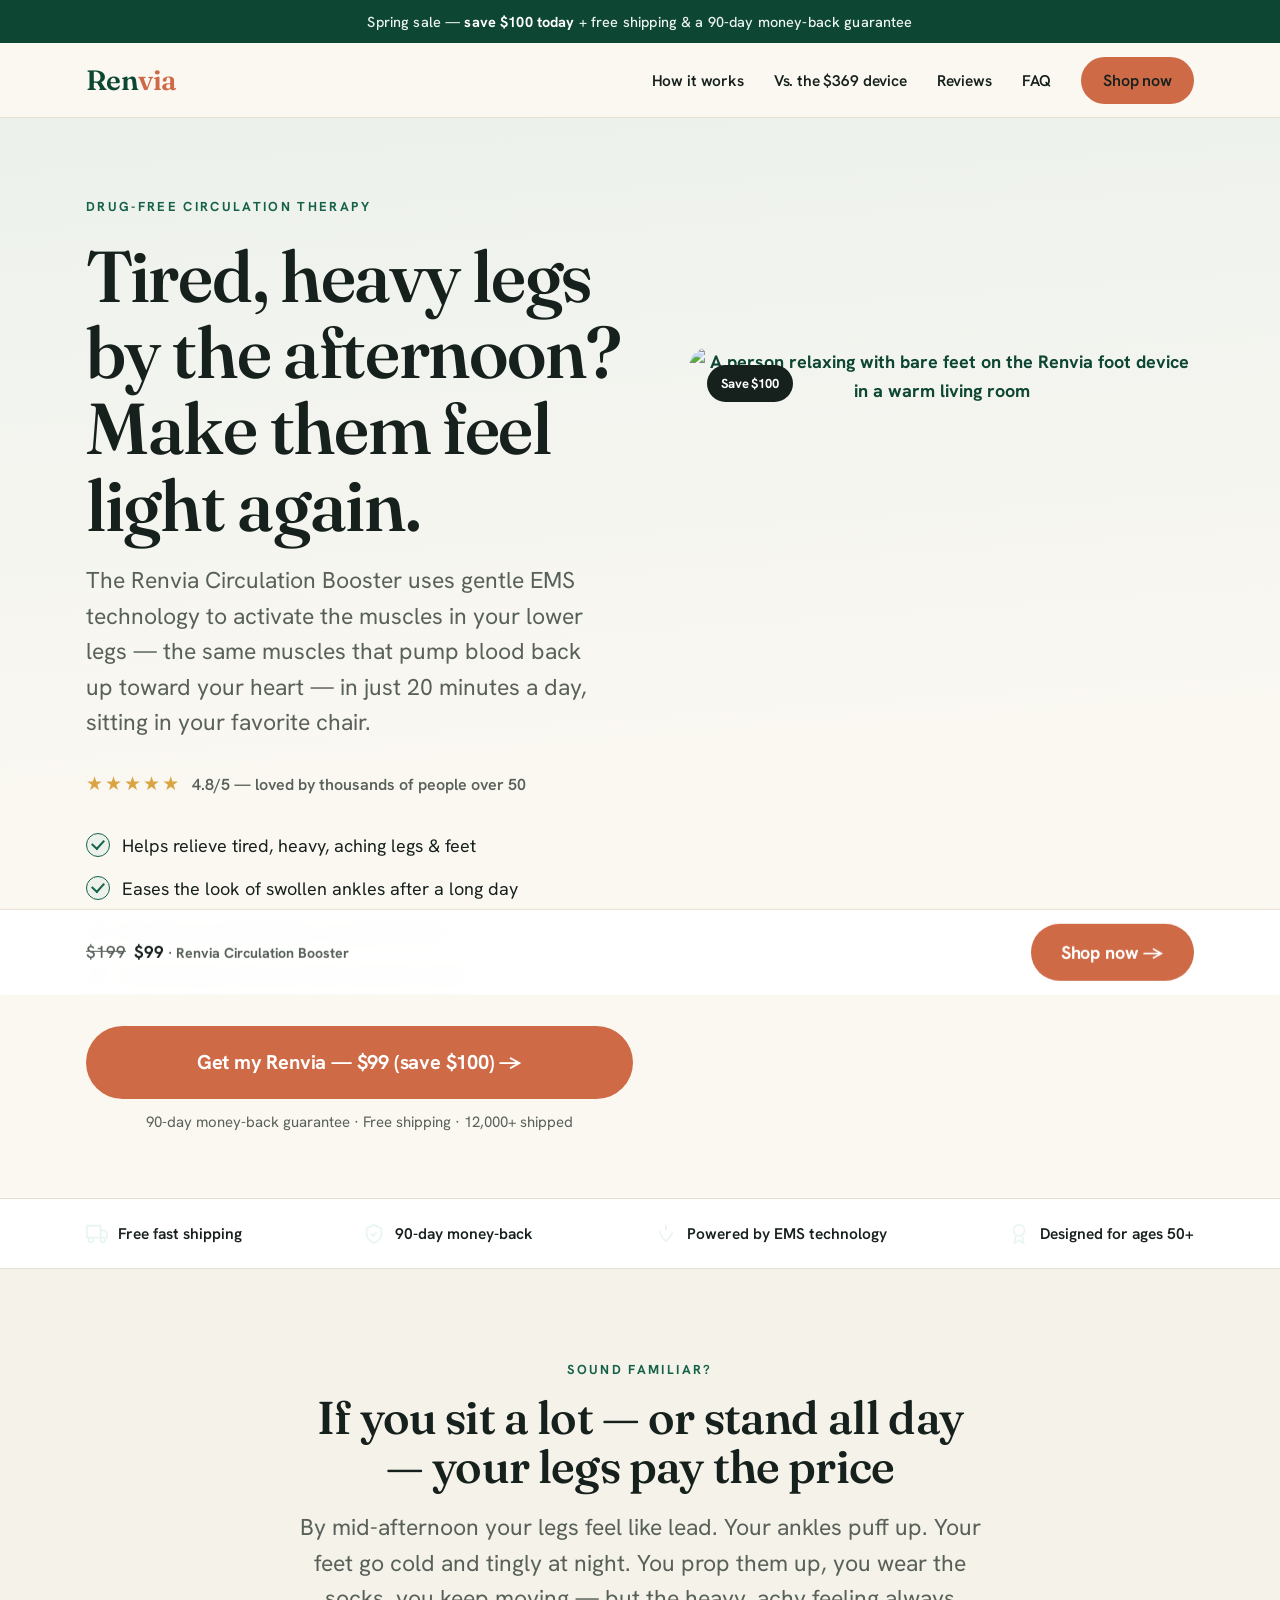
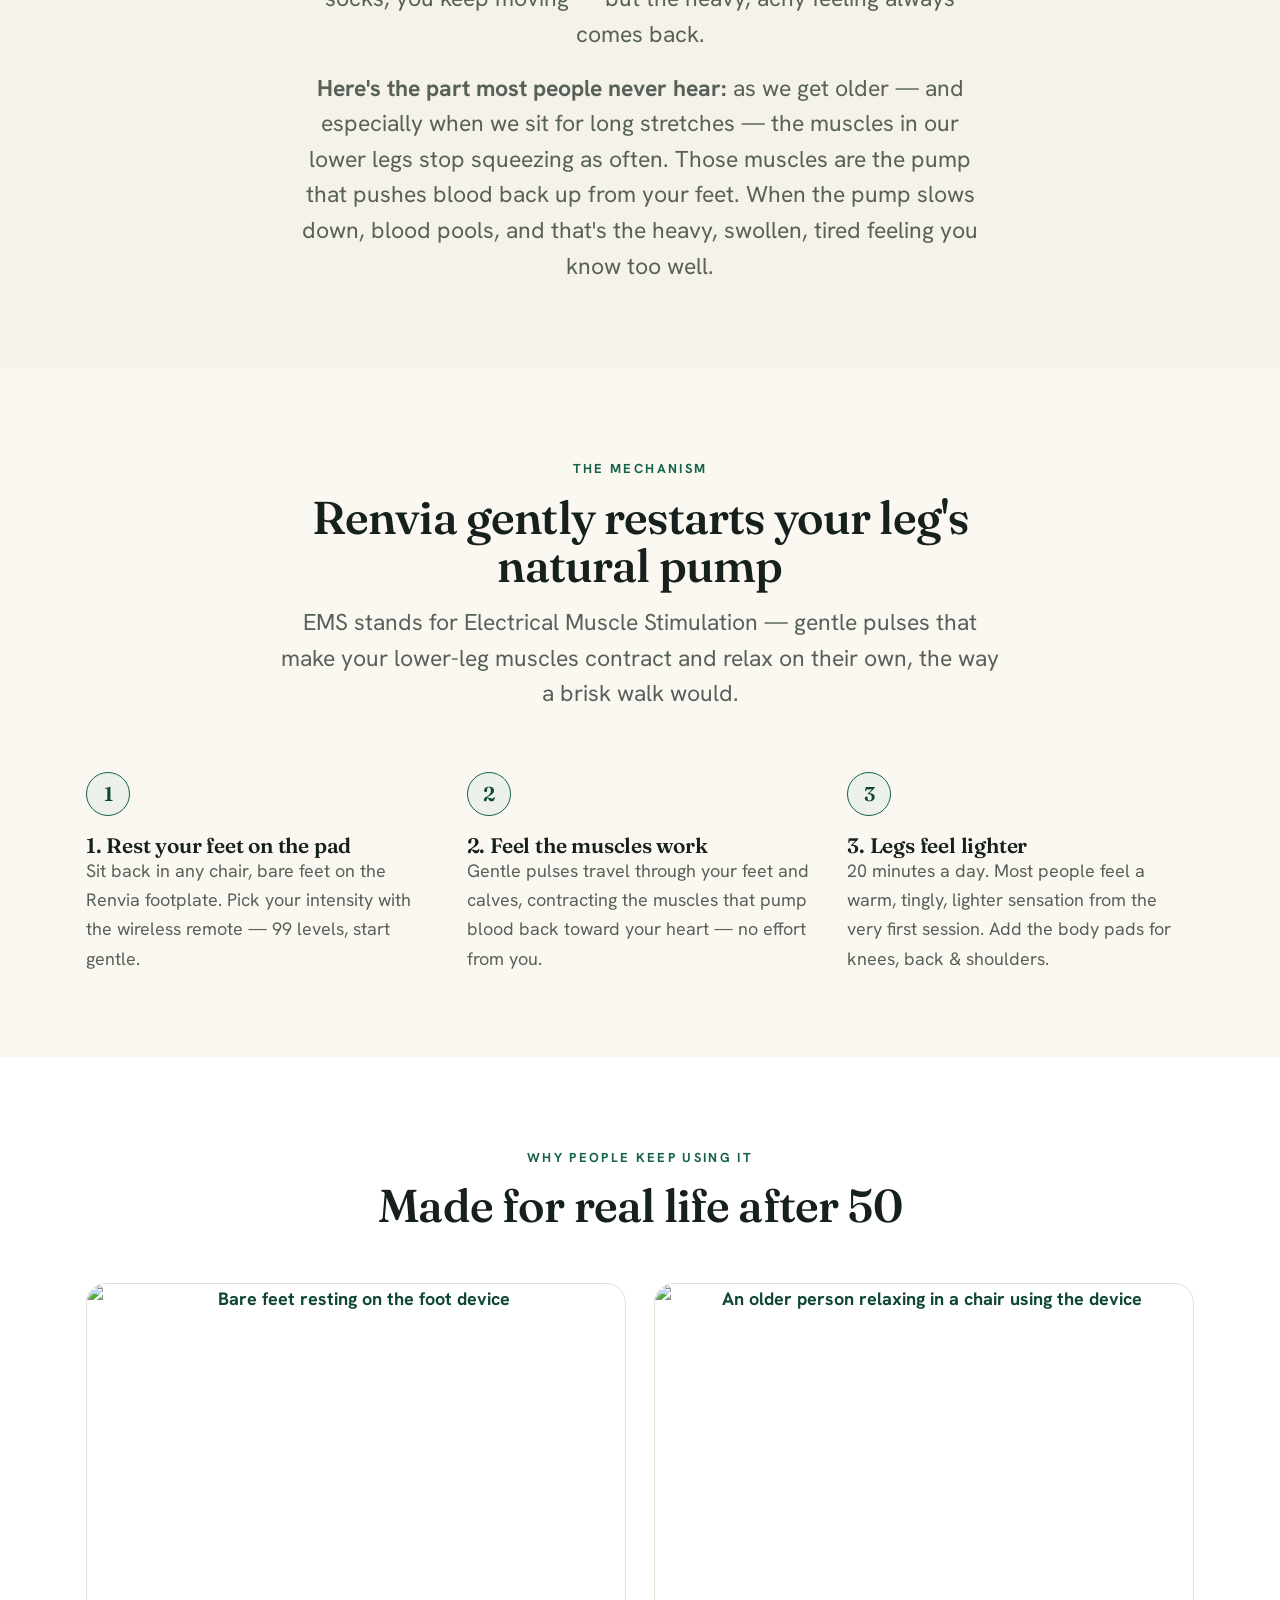
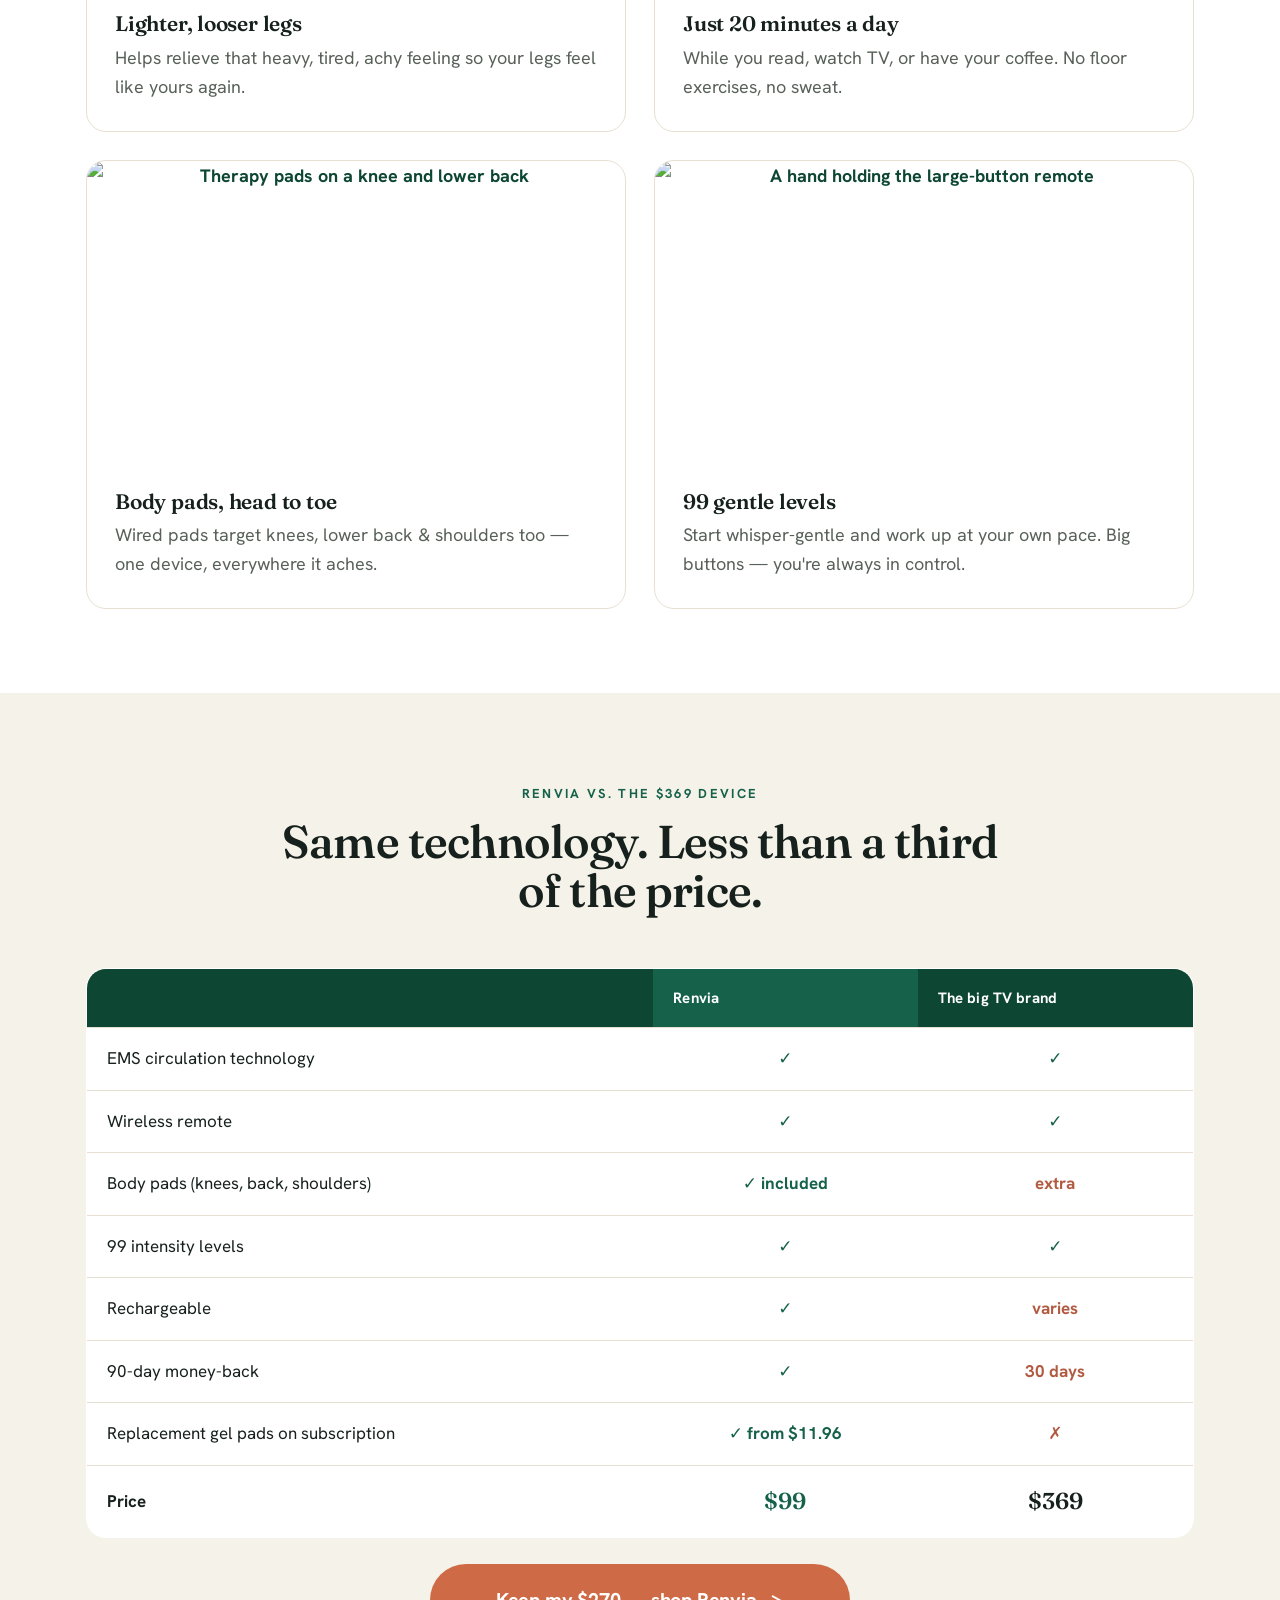
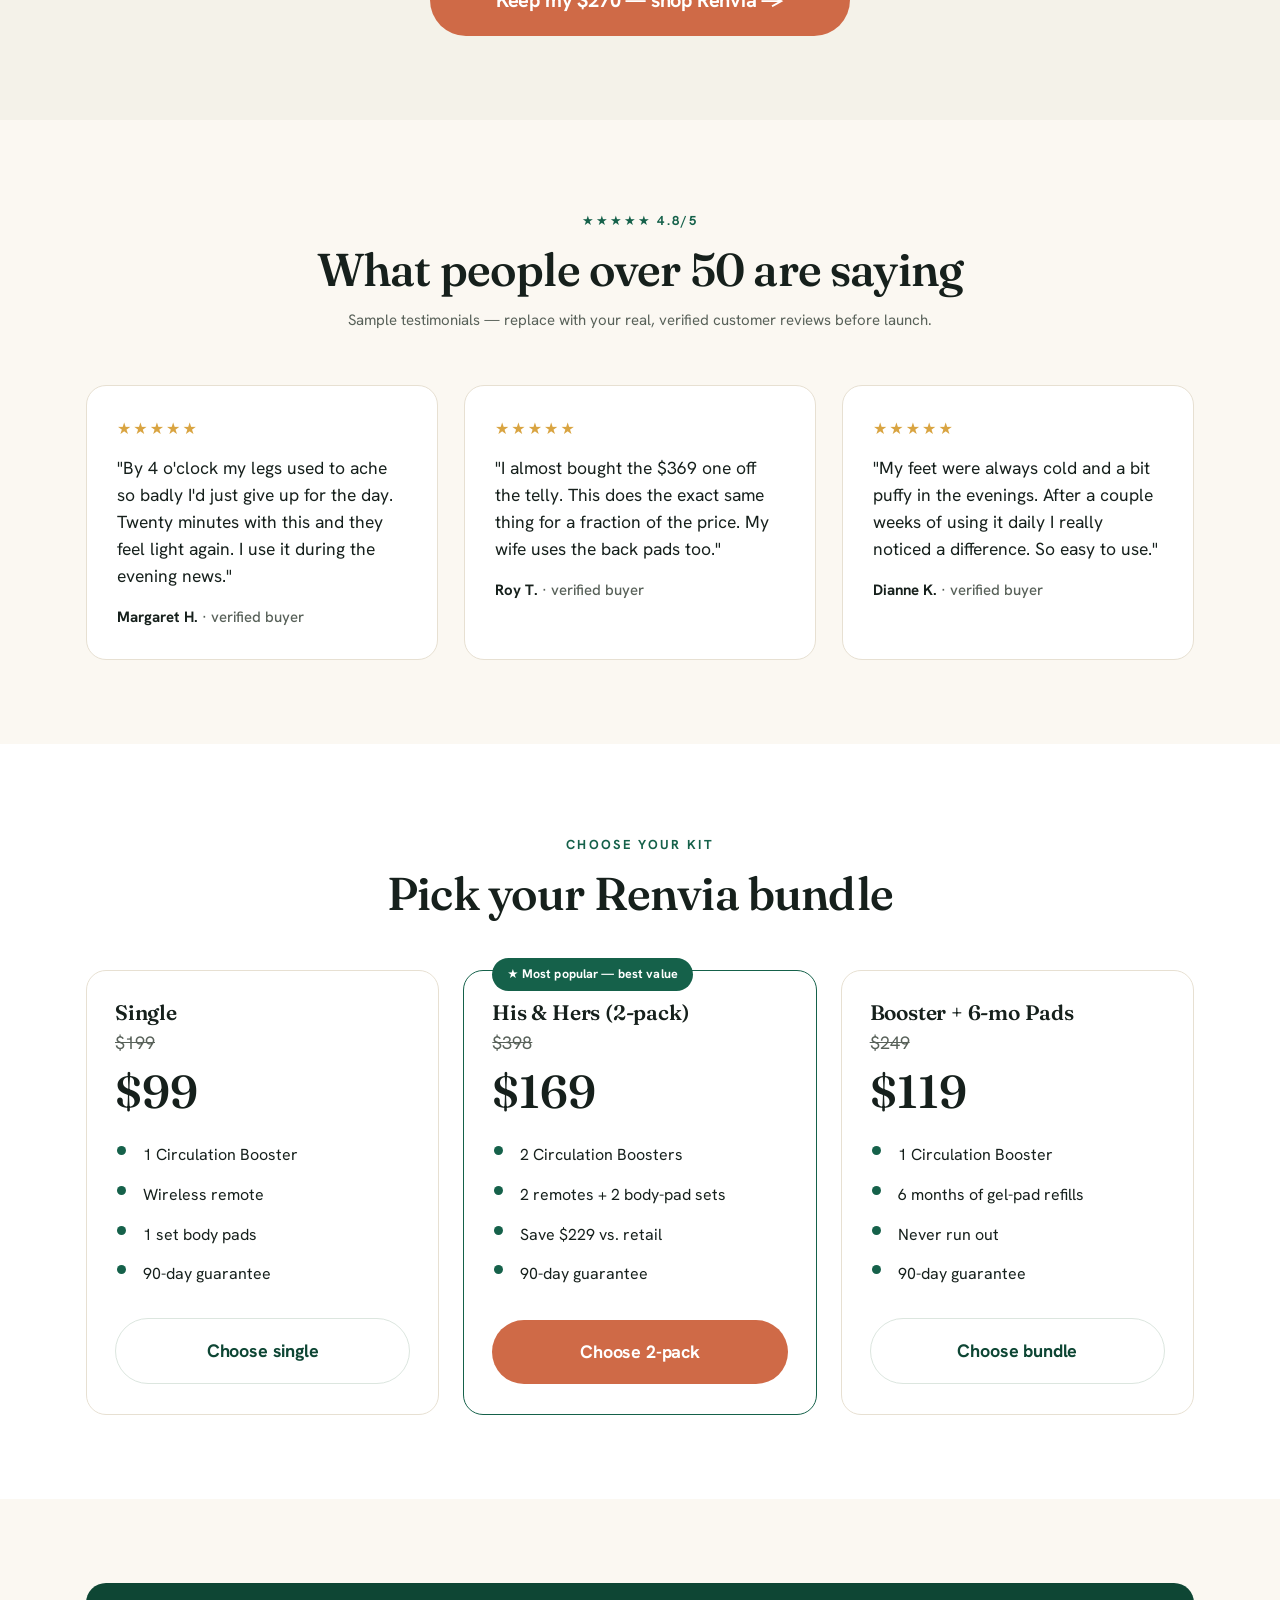
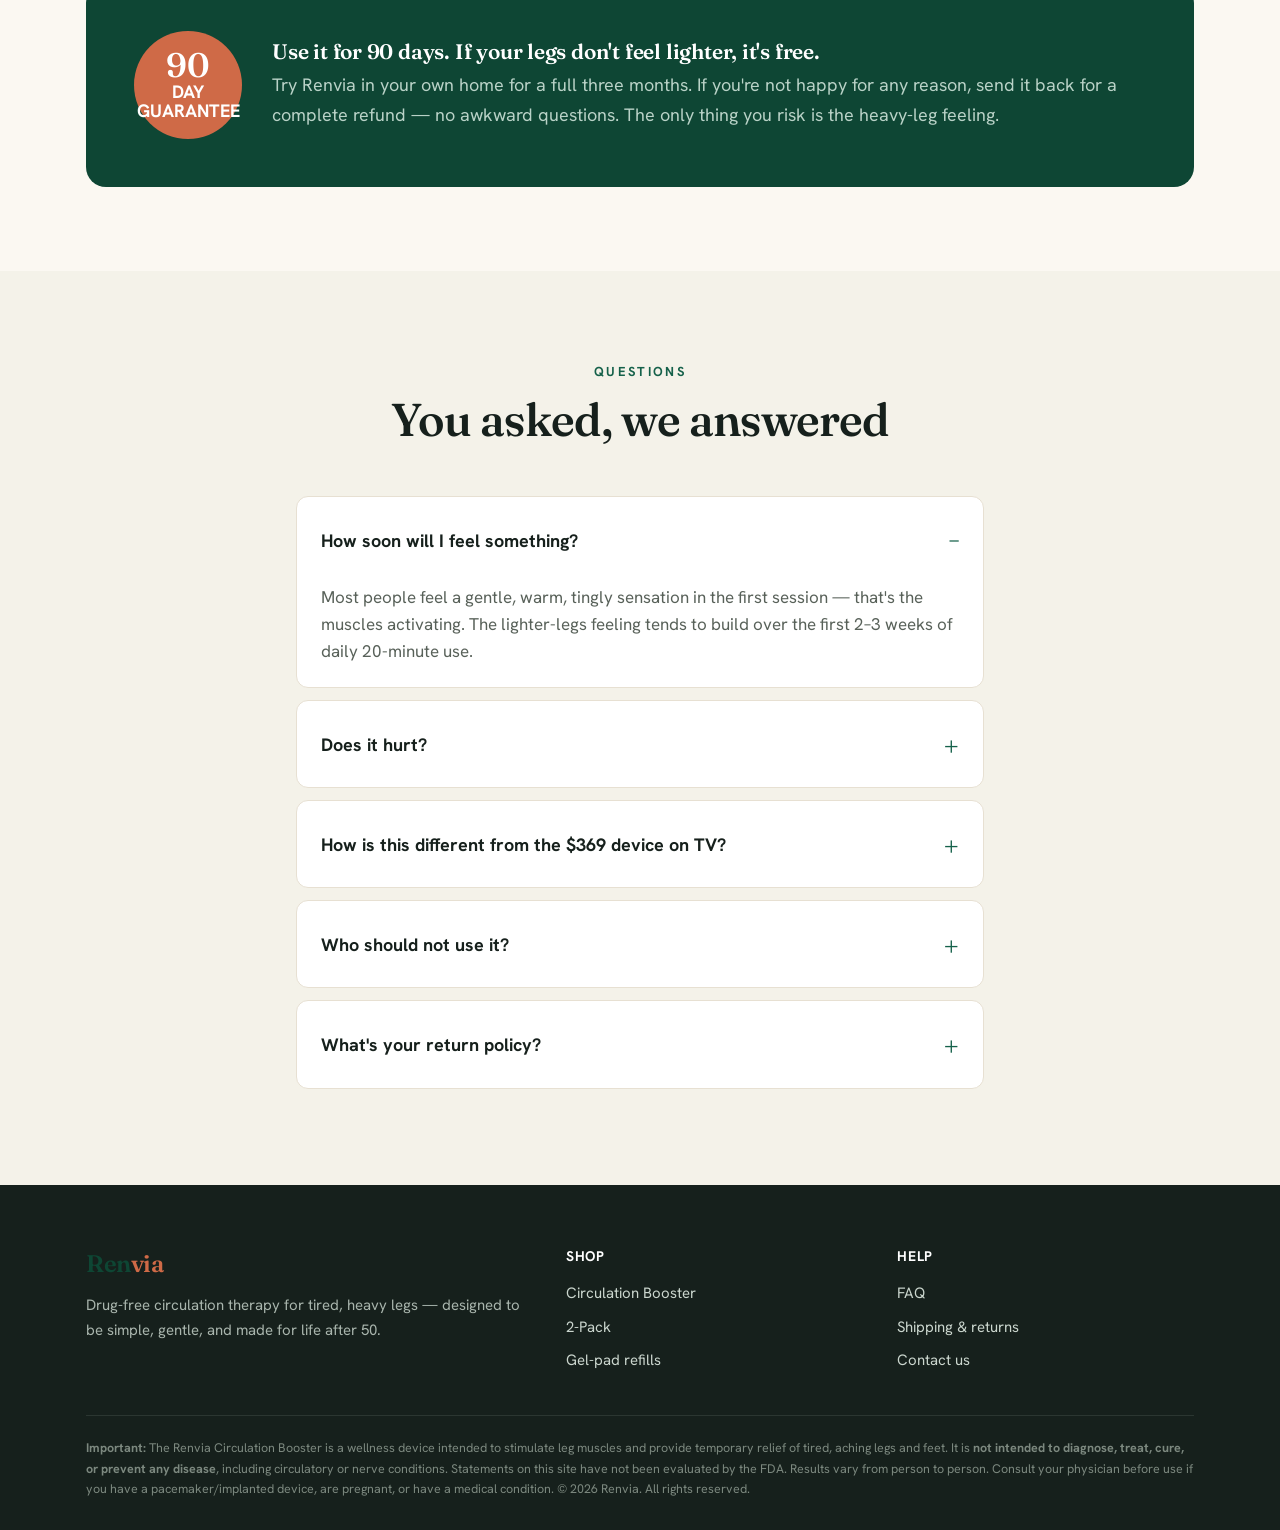
==== index.html @ 10de98cb "chore: snapshot pre-design-fix state (v5 code baseline)" ====
<!DOCTYPE html>
<html lang="en">
<head>
<meta charset="utf-8">
<meta name="viewport" content="width=device-width,initial-scale=1">
<title>Renvia — Lighter Legs in 20 Minutes a Day | Circulation Booster</title>
<meta name="description" content="Tired, heavy, swollen legs? The Renvia Circulation Booster uses EMS technology to help your legs feel lighter and more energized — drug-free, at home, in 20 minutes a day.">
<link rel="preconnect" href="https://fonts.googleapis.com">
<link rel="preconnect" href="https://fonts.gstatic.com" crossorigin>
<link href="https://fonts.googleapis.com/css2?family=Fraunces:opsz,wght@9..144,400..600&family=Hanken+Grotesk:wght@400;500;600;700;800&display=swap" rel="stylesheet">
<link rel="stylesheet" href="styles.css">
<!-- NOTE: all ratings/review counts/social-proof numbers below are PLACEHOLDERS. Replace with real, substantiated figures before running ads (FTC). -->
</head>
<body>

<div class="topbar">Spring sale — <b>save $100 today</b> + free shipping &amp; a 90-day money-back guarantee</div>

<header class="site-head">
  <div class="container">
    <div class="brand">Ren<span>via</span></div>
    <nav class="nav">
      <a href="#how">How it works</a>
      <a href="#compare">Vs. the $369 device</a>
      <a href="#reviews">Reviews</a>
      <a href="#faq">FAQ</a>
      <a class="btn btn-cta" style="padding:11px 22px;font-size:16px" href="product.html">Shop now</a>
    </nav>
  </div>
</header>

<!-- HERO -->
<section class="hero">
  <div class="container hero-grid">
    <div>
      <span class="eyebrow">Drug-free circulation therapy</span>
      <h1>Tired, heavy legs by the afternoon? Make them feel light again.</h1>
      <p class="lead">The Renvia Circulation Booster uses gentle EMS technology to activate the muscles in your lower legs — the same muscles that pump blood back up toward your heart — in just 20 minutes a day, sitting in your favorite chair.</p>
      <div class="rating-row"><span class="stars">★★★★★</span> <span>4.8/5 — loved by thousands of people over 50</span></div>
      <ul class="hero-list">
        <li>Helps relieve tired, heavy, aching legs &amp; feet</li>
        <li>Eases the look of swollen ankles after a long day</li>
        <li>No pills, no prescription, no appointment</li>
        <li>Just sit back, rest your feet, and let it work</li>
      </ul>
      <a class="btn btn-cta btn-lg" href="product.html">Get my Renvia — $99 (save $100) →</a>
      <div class="cta-sub">90-day money-back guarantee · Free shipping · 12,000+ shipped</div>
    </div>
    <div>
      <div class="ph"><img src="assets/hero.jpg" alt="A person relaxing with bare feet on the Renvia foot device in a warm living room"><div>RENVIA Circulation Booster<small>Hero shot: 55–65yo seated, bare feet on the footplate, remote in hand, warm afternoon light. 1:1 / 4:5. Replace placeholder.</small></div>
        <div class="badge-float">Save $100</div>
      </div>
    </div>
  </div>
</section>

<!-- TRUST STRIP -->
<div class="trust">
  <div class="container">
    <div class="t"><svg width="22" height="22" viewBox="0 0 24 24" fill="none" stroke="#EAF6F1" stroke-width="2"><path d="M1 3h15v13H1z"/><path d="M16 8h4l3 3v5h-7z"/><circle cx="5.5" cy="18.5" r="2.5"/><circle cx="18.5" cy="18.5" r="2.5"/></svg> Free fast shipping</div>
    <div class="t"><svg width="22" height="22" viewBox="0 0 24 24" fill="none" stroke="#EAF6F1" stroke-width="2"><path d="M12 2l8 4v6c0 5-3.5 8-8 10-4.5-2-8-5-8-10V6z"/><path d="M9 12l2 2 4-4"/></svg> 90-day money-back</div>
    <div class="t"><svg width="22" height="22" viewBox="0 0 24 24" fill="none" stroke="#EAF6F1" stroke-width="2"><path d="M12 2v6M5 9c0 4 3 7 7 11 4-4 7-7 7-11"/></svg> Powered by EMS technology</div>
    <div class="t"><svg width="22" height="22" viewBox="0 0 24 24" fill="none" stroke="#EAF6F1" stroke-width="2"><circle cx="12" cy="8" r="6"/><path d="M8.5 13.5L7 22l5-3 5 3-1.5-8.5"/></svg> Designed for ages 50+</div>
  </div>
</div>

<!-- PROBLEM -->
<section class="bg-mint" id="problem">
  <div class="narrow" style="text-align:center">
    <span class="eyebrow">Sound familiar?</span>
    <h2 style="margin:12px 0 18px">If you sit a lot — or stand all day — your legs pay the price</h2>
    <p class="lead">By mid-afternoon your legs feel like lead. Your ankles puff up. Your feet go cold and tingly at night. You prop them up, you wear the socks, you keep moving — but the heavy, achy feeling always comes back.</p>
    <p class="lead" style="margin-top:18px"><b>Here's the part most people never hear:</b> as we get older — and especially when we sit for long stretches — the muscles in our lower legs stop squeezing as often. Those muscles are the pump that pushes blood back up from your feet. When the pump slows down, blood pools, and that's the heavy, swollen, tired feeling you know too well.</p>
  </div>
</section>

<!-- HOW IT WORKS -->
<section id="how">
  <div class="container">
    <div class="section-head"><span class="eyebrow">The mechanism</span><h2>Renvia gently restarts your leg's natural pump</h2><p class="lead">EMS stands for Electrical Muscle Stimulation — gentle pulses that make your lower-leg muscles contract and relax on their own, the way a brisk walk would.</p></div>
    <div class="steps">
      <div class="step"><div class="n"></div><h3>1. Rest your feet on the pad</h3><p class="muted">Sit back in any chair, bare feet on the Renvia footplate. Pick your intensity with the wireless remote — 99 levels, start gentle.</p></div>
      <div class="step"><div class="n"></div><h3>2. Feel the muscles work</h3><p class="muted">Gentle pulses travel through your feet and calves, contracting the muscles that pump blood back toward your heart — no effort from you.</p></div>
      <div class="step"><div class="n"></div><h3>3. Legs feel lighter</h3><p class="muted">20 minutes a day. Most people feel a warm, tingly, lighter sensation from the very first session. Add the body pads for knees, back &amp; shoulders.</p></div>
    </div>
  </div>
</section>

<!-- FEATURES (photo-backed; replaces icon-circle grid) -->
<section class="bg-surface">
  <div class="container">
    <div class="section-head"><span class="eyebrow">Why people keep using it</span><h2>Made for real life after 50</h2></div>
    <div class="features">
      <div class="feature"><div class="ph"><img src="assets/feat-feet.jpg" alt="Bare feet resting on the foot device"><div>Feet on the pad<small>Close-up: bare feet resting on the footplate. Replace.</small></div></div><div class="ft-body"><h3>Lighter, looser legs</h3><p class="muted">Helps relieve that heavy, tired, achy feeling so your legs feel like yours again.</p></div></div>
      <div class="feature"><div class="ph"><img src="assets/feat-chair.jpg" alt="An older person relaxing in a chair using the device"><div>In the chair<small>55–65yo relaxing, device in use. Replace.</small></div></div><div class="ft-body"><h3>Just 20 minutes a day</h3><p class="muted">While you read, watch TV, or have your coffee. No floor exercises, no sweat.</p></div></div>
      <div class="feature"><div class="ph"><img src="assets/feat-pads.jpg" alt="Therapy pads on a knee and lower back"><div>Body pads<small>Pad on knee / lower back. Replace.</small></div></div><div class="ft-body"><h3>Body pads, head to toe</h3><p class="muted">Wired pads target knees, lower back &amp; shoulders too — one device, everywhere it aches.</p></div></div>
      <div class="feature"><div class="ph"><img src="assets/feat-remote.jpg" alt="A hand holding the large-button remote"><div>The remote<small>Large-button remote in an older hand. Replace.</small></div></div><div class="ft-body"><h3>99 gentle levels</h3><p class="muted">Start whisper-gentle and work up at your own pace. Big buttons — you're always in control.</p></div></div>
    </div>
  </div>
</section>

<!-- COMPARISON -->
<section class="bg-mint" id="compare">
  <div class="container">
    <div class="section-head"><span class="eyebrow">Renvia vs. the $369 device</span><h2>Same technology. Less than a third of the price.</h2></div>
    <div style="overflow-x:auto">
    <table class="compare">
      <thead><tr><th></th><th class="us">Renvia</th><th>The big TV brand</th></tr></thead>
      <tbody>
        <tr><td>EMS circulation technology</td><td class="c yes">✓</td><td class="c yes">✓</td></tr>
        <tr><td>Wireless remote</td><td class="c yes">✓</td><td class="c yes">✓</td></tr>
        <tr><td>Body pads (knees, back, shoulders)</td><td class="c yes">✓ included</td><td class="c no">extra</td></tr>
        <tr><td>99 intensity levels</td><td class="c yes">✓</td><td class="c yes">✓</td></tr>
        <tr><td>Rechargeable</td><td class="c yes">✓</td><td class="c no">varies</td></tr>
        <tr><td>90-day money-back</td><td class="c yes">✓</td><td class="c no">30 days</td></tr>
        <tr><td>Replacement gel pads on subscription</td><td class="c yes">✓ from $11.96</td><td class="c no">✗</td></tr>
        <tr><td><b>Price</b></td><td class="c"><span class="price" style="color:var(--teal)">$99</span></td><td class="c"><span class="price">$369</span></td></tr>
      </tbody>
    </table>
    </div>
    <div style="text-align:center;margin-top:26px"><a class="btn btn-cta btn-lg" style="max-width:420px" href="product.html">Keep my $270 — shop Renvia →</a></div>
  </div>
</section>

<!-- REVIEWS -->
<section id="reviews">
  <div class="container">
    <div class="section-head"><span class="eyebrow">★★★★★ 4.8/5</span><h2>What people over 50 are saying</h2><p class="muted" style="font-size:15px">Sample testimonials — replace with your real, verified customer reviews before launch.</p></div>
    <div class="quotes">
      <div class="quote"><div class="stars">★★★★★</div><p>"By 4 o'clock my legs used to ache so badly I'd just give up for the day. Twenty minutes with this and they feel light again. I use it during the evening news."</p><div class="who">Margaret H. <span>· verified buyer</span></div></div>
      <div class="quote"><div class="stars">★★★★★</div><p>"I almost bought the $369 one off the telly. This does the exact same thing for a fraction of the price. My wife uses the back pads too."</p><div class="who">Roy T. <span>· verified buyer</span></div></div>
      <div class="quote"><div class="stars">★★★★★</div><p>"My feet were always cold and a bit puffy in the evenings. After a couple weeks of using it daily I really noticed a difference. So easy to use."</p><div class="who">Dianne K. <span>· verified buyer</span></div></div>
    </div>
  </div>
</section>

<!-- BUNDLES -->
<section class="bg-surface" id="buy">
  <div class="container">
    <div class="section-head"><span class="eyebrow">Choose your kit</span><h2>Pick your Renvia bundle</h2></div>
    <div class="bundles">
      <div class="bundle"><h3>Single</h3><div class="was">$199</div><div class="price">$99</div><ul><li>1 Circulation Booster</li><li>Wireless remote</li><li>1 set body pads</li><li>90-day guarantee</li></ul><a class="btn btn-ghost" href="product.html?bundle=single">Choose single</a></div>
      <div class="bundle best"><div class="tagtop">★ Most popular — best value</div><h3>His &amp; Hers (2-pack)</h3><div class="was">$398</div><div class="price">$169</div><ul><li>2 Circulation Boosters</li><li>2 remotes + 2 body-pad sets</li><li>Save $229 vs. retail</li><li>90-day guarantee</li></ul><a class="btn btn-cta" href="product.html?bundle=2pack">Choose 2-pack</a></div>
      <div class="bundle"><h3>Booster + 6-mo Pads</h3><div class="was">$249</div><div class="price">$119</div><ul><li>1 Circulation Booster</li><li>6 months of gel-pad refills</li><li>Never run out</li><li>90-day guarantee</li></ul><a class="btn btn-ghost" href="product.html?bundle=pads">Choose bundle</a></div>
    </div>
  </div>
</section>

<!-- GUARANTEE -->
<section>
  <div class="container">
    <div class="guarantee">
      <div class="seal"><b>90</b>DAY GUARANTEE</div>
      <div>
        <h3 style="margin-bottom:8px">Use it for 90 days. If your legs don't feel lighter, it's free.</h3>
        <p class="muted">Try Renvia in your own home for a full three months. If you're not happy for any reason, send it back for a complete refund — no awkward questions. The only thing you risk is the heavy-leg feeling.</p>
      </div>
    </div>
  </div>
</section>

<!-- FAQ -->
<section class="bg-mint faq" id="faq">
  <div class="narrow">
    <div class="section-head"><span class="eyebrow">Questions</span><h2>You asked, we answered</h2></div>
    <details open><summary>How soon will I feel something?</summary><div class="a">Most people feel a gentle, warm, tingly sensation in the first session — that's the muscles activating. The lighter-legs feeling tends to build over the first 2–3 weeks of daily 20-minute use.</div></details>
    <details><summary>Does it hurt?</summary><div class="a">No. You start at the gentlest of 99 levels and increase only to what feels comfortable. It feels like a light fluttering or tapping under your feet.</div></details>
    <details><summary>How is this different from the $369 device on TV?</summary><div class="a">It uses the same core EMS (electrical muscle stimulation) approach, includes body pads in the box, comes with a longer 90-day guarantee, and costs less than a third of the price.</div></details>
    <details><summary>Who should not use it?</summary><div class="a">If you have a pacemaker or other implanted electronic device, are pregnant, or have a medical condition, please check with your doctor before using any EMS device. See full safety guidance in the box.</div></details>
    <details><summary>What's your return policy?</summary><div class="a">90 days, money back. If you don't love it, email us and we'll refund you — shipping included.</div></details>
  </div>
</section>

<!-- FOOTER -->
<footer class="foot">
  <div class="container">
    <div class="cols">
      <div>
        <div class="brand" style="font-size:24px;margin-bottom:10px">Ren<span>via</span></div>
        <p>Drug-free circulation therapy for tired, heavy legs — designed to be simple, gentle, and made for life after 50.</p>
      </div>
      <div><h4>Shop</h4><ul><li><a href="product.html?bundle=single">Circulation Booster</a></li><li><a href="product.html?bundle=2pack">2-Pack</a></li><li><a href="product.html?bundle=pads">Gel-pad refills</a></li></ul></div>
      <div><h4>Help</h4><ul><li><a href="#faq">FAQ</a></li><li><a href="#">Shipping &amp; returns</a></li><li><a href="#">Contact us</a></li></ul></div>
    </div>
    <div class="disclaimer">
      <p><b>Important:</b> The Renvia Circulation Booster is a wellness device intended to stimulate leg muscles and provide temporary relief of tired, aching legs and feet. It is <b>not intended to diagnose, treat, cure, or prevent any disease</b>, including circulatory or nerve conditions. Statements on this site have not been evaluated by the FDA. Results vary from person to person. Consult your physician before use if you have a pacemaker/implanted device, are pregnant, or have a medical condition. © 2026 Renvia. All rights reserved.</p>
    </div>
  </div>
</footer>

<!-- STICKY BUY BAR -->
<div class="buybar" id="buybar">
  <div class="container">
    <div class="bp"><span class="was">$199</span>$99 <small class="muted">· Renvia Circulation Booster</small></div>
    <a class="btn btn-cta" href="product.html">Shop now →</a>
  </div>
</div>

<script>
  var bar=document.getElementById('buybar');
  window.addEventListener('scroll',function(){
    if(window.scrollY>700){bar.classList.add('show');}else{bar.classList.remove('show');}
  });
</script>
</body>
</html>
---- styles.css ----
/* ============================================================
   RENVIA — design system v3 (modern 2025 DTC wellness)
   Type: Fraunces (display) + Hanken Grotesk (body/UI).
   Palette: bone + deep forest + warm clay. Flat surfaces,
   hairline borders, generous whitespace, big confident type.
   45–70 audience: large sizes, high contrast, big tap targets.
   ============================================================ */
:root{
  --bone:#FBF8F2; --paper:#FBF8F2; --surface:#FFFFFF; --sand:#F3EEE3;
  --mint:#ECF1EC; --mint-2:#F4F2E9;
  --ink:#16201C; --ink-soft:#586159; --line:#E7E0D2; --line-2:#DCE6DF;
  --teal:#15614A; --teal-d:#0E4634; --teal-l:#5C9A85;   /* forest green = circulation/health */
  --coral:#CF6A47; --coral-d:#B14E2D;                    /* warm clay accent (modernized) */
  --gold:#D9A441; --warn:#9A6312; --warn-bg:#F6EEDD;
  --shadow:0 18px 50px -24px rgba(20,40,32,.30); --shadow-sm:0 2px 10px rgba(20,40,32,.05);
  --r:12px; --r-lg:20px;
  --sans:"Hanken Grotesk",system-ui,-apple-system,"Segoe UI",Helvetica,Arial,sans-serif;
  --serif:"Fraunces",Georgia,"Times New Roman",serif;
}
*{box-sizing:border-box;margin:0;padding:0;}
html{scroll-behavior:smooth;}
body{font-family:var(--sans);color:var(--ink);background:var(--bone);font-size:18px;line-height:1.62;-webkit-font-smoothing:antialiased;text-rendering:optimizeLegibility;}
img{max-width:100%;display:block;}
a{color:var(--teal-d);text-decoration:none;}
a:focus-visible,.btn:focus-visible,summary:focus-visible,.opt:focus-visible,button:focus-visible{outline:3px solid var(--teal);outline-offset:3px;border-radius:8px;}
.container{max-width:1160px;margin:0 auto;padding:0 26px;}
.narrow{max-width:740px;margin:0 auto;padding:0 26px;}

/* entrance motion (CSS-only, reduced-motion safe) */
@keyframes riseIn{from{opacity:0;transform:translateY(22px);}to{opacity:1;transform:none;}}
.hero h1,.hero .lead,.hero .rating-row,.hero-list,.hero .btn-cta{animation:riseIn .8s cubic-bezier(.16,1,.3,1) both;}
.hero .lead{animation-delay:.06s;}.hero .rating-row{animation-delay:.12s;}.hero-list{animation-delay:.18s;}.hero .btn-cta{animation-delay:.26s;}
@media (prefers-reduced-motion:reduce){*{animation:none!important;}html{scroll-behavior:auto;}}

/* ---------- type ---------- */
h1,h2,h3{font-family:var(--serif);font-optical-sizing:auto;color:var(--ink);font-weight:560;line-height:1.06;letter-spacing:-.018em;}
h1{font-size:clamp(42px,6vw,72px);}
h2{font-size:clamp(30px,4vw,46px);}
h3{font-size:21px;font-weight:600;letter-spacing:-.01em;}
.eyebrow{font-family:var(--sans);font-weight:700;font-size:13px;letter-spacing:.18em;text-transform:uppercase;color:var(--teal);}
.lead{font-size:clamp(19px,2vw,23px);color:var(--ink-soft);line-height:1.55;}
.muted{color:var(--ink-soft);}

/* ---------- buttons (flat, refined) ---------- */
.btn{display:inline-flex;align-items:center;justify-content:center;gap:9px;font-family:var(--sans);font-weight:700;font-size:18px;padding:17px 32px;border-radius:999px;border:0;cursor:pointer;transition:transform .14s ease,background .14s ease;text-align:center;letter-spacing:-.01em;}
.btn-cta{background:var(--coral);color:#fff;}
.btn-cta:hover{background:var(--coral-d);transform:translateY(-1px);}
.btn-lg{font-size:20px;padding:20px 42px;width:100%;}
.btn-ghost{background:transparent;color:var(--teal-d);border:1.5px solid var(--line-2);}
.btn-ghost:hover{border-color:var(--teal);background:var(--surface);}
.cta-sub{font-size:15px;color:var(--ink-soft);margin-top:11px;text-align:center;}

/* ---------- announcement + header ---------- */
.topbar{background:var(--teal-d);color:#EAF3EE;text-align:center;font-size:14.5px;font-weight:500;padding:10px 12px;letter-spacing:.01em;}
.topbar b{color:#fff;font-weight:700;}
.site-head{position:sticky;top:0;z-index:40;background:rgba(251,248,242,.86);backdrop-filter:blur(12px);border-bottom:1px solid var(--line);}
.site-head .container{display:flex;align-items:center;justify-content:space-between;height:74px;}
.brand{font-family:var(--serif);font-weight:600;font-size:28px;color:var(--teal-d);letter-spacing:-.02em;}
.brand span{color:var(--coral);}
.nav{display:flex;gap:30px;align-items:center;}
.nav a{color:var(--ink);font-weight:600;font-size:15.5px;letter-spacing:-.01em;}
.nav a:hover{color:var(--teal);}
@media(max-width:760px){.nav{gap:0;} .nav a:not(.btn){display:none;}}

/* ---------- hero ---------- */
.hero{padding:72px 0 64px;background:linear-gradient(176deg,var(--mint) 0%,var(--bone) 60%);}
.hero-grid{display:grid;grid-template-columns:1.04fr .96fr;gap:56px;align-items:center;}
.hero h1{margin:18px 0 20px;}
.hero .lead{margin-bottom:28px;max-width:40ch;}
.stars{color:var(--gold);font-size:19px;letter-spacing:2px;}
.rating-row{display:flex;align-items:center;gap:11px;margin-bottom:18px;font-weight:600;color:var(--ink-soft);font-size:16px;}
.hero-list{list-style:none;margin:24px 0 30px;}
.hero-list li{padding:7px 0 7px 36px;position:relative;font-size:18px;}
.hero-list li:before{content:"";position:absolute;left:0;top:9px;width:22px;height:22px;border-radius:99px;background:var(--mint);border:1.5px solid var(--teal);}
.hero-list li:after{content:"";position:absolute;left:8px;top:13px;width:6px;height:10px;border:solid var(--teal);border-width:0 2.5px 2.5px 0;transform:rotate(42deg);}
@media(max-width:860px){.hero-grid{grid-template-columns:1fr;gap:34px;}.hero{padding:48px 0 44px;}}

/* ---------- image placeholder / frames ---------- */
.ph{position:relative;background:linear-gradient(150deg,var(--mint),#DCE7E0);border:1px dashed var(--teal-l);border-radius:var(--r-lg);aspect-ratio:4/5;display:flex;align-items:center;justify-content:center;text-align:center;color:var(--teal-d);font-weight:700;overflow:hidden;}
.ph small{display:block;font-weight:500;color:var(--ink-soft);font-size:13px;margin-top:6px;max-width:80%;margin-inline:auto;}
.ph img{position:absolute;inset:0;width:100%;height:100%;object-fit:cover;border-radius:inherit;}
.ph:has(img){border:0;background:none;}
.ph:has(img)>div:not(.badge-float){display:none;}
.badge-float{position:absolute;top:18px;left:18px;background:var(--ink);color:#fff;font-weight:700;font-size:13px;padding:8px 14px;border-radius:999px;letter-spacing:-.01em;}

/* ---------- trust strip ---------- */
.trust{background:var(--surface);border-top:1px solid var(--line);border-bottom:1px solid var(--line);}
.trust .container{display:flex;flex-wrap:wrap;justify-content:space-between;gap:18px;padding:22px 26px;}
.trust .t{display:flex;align-items:center;gap:10px;font-weight:600;font-size:15.5px;color:var(--ink);}
.trust svg{flex:none;color:var(--teal);}

/* ---------- sections ---------- */
section{padding:84px 0;}
.section-head{text-align:center;max-width:720px;margin:0 auto 52px;}
.section-head h2{margin:12px 0 14px;}
.bg-mint{background:var(--mint-2);}
.bg-surface{background:var(--surface);}

/* ---------- feature blocks ---------- */
.features{display:grid;grid-template-columns:repeat(2,1fr);gap:28px;}
@media(max-width:860px){.features{grid-template-columns:1fr;}}
.feature{background:var(--surface);border:1px solid var(--line);border-radius:var(--r-lg);overflow:hidden;transition:transform .18s ease;}
.feature:hover{transform:translateY(-3px);}
.feature .ph{aspect-ratio:16/9;border-radius:0;border:0;}
.feature .ft-body{padding:26px 28px 30px;}
.feature h3{margin-bottom:8px;}
.card{background:var(--surface);border:1px solid var(--line);border-radius:var(--r-lg);padding:30px;}
.card h3{margin-bottom:8px;}

/* ---------- mechanism steps ---------- */
.steps{display:grid;grid-template-columns:repeat(3,1fr);gap:34px;}
.step{position:relative;padding-top:8px;}
.step .n{width:44px;height:44px;border-radius:99px;background:var(--mint);border:1.5px solid var(--teal);color:var(--teal-d);font-family:var(--serif);font-weight:600;font-size:20px;display:flex;align-items:center;justify-content:center;margin-bottom:18px;}
.step .n:before{content:counter(s);}
.steps{counter-reset:s;}.step .n{counter-increment:s;}
@media(max-width:860px){.steps{grid-template-columns:1fr;gap:24px;}}

/* ---------- comparison ---------- */
.compare{width:100%;border-collapse:collapse;background:var(--surface);border:1px solid var(--line);border-radius:var(--r-lg);overflow:hidden;font-size:17px;}
.compare th,.compare td{padding:17px 20px;text-align:left;border-bottom:1px solid var(--line);}
.compare thead th{background:var(--teal-d);color:#fff;font-family:var(--sans);font-size:15px;font-weight:700;letter-spacing:.01em;}
.compare thead th.us{background:var(--teal);}
.compare td.c{text-align:center;font-weight:700;}
.compare .yes{color:var(--teal);}.compare .no{color:#B25B43;}
.compare tr:last-child td{border-bottom:0;}
.compare .price{font-family:var(--serif);font-size:23px;font-weight:600;}

/* ---------- testimonials ---------- */
.quotes{display:grid;grid-template-columns:repeat(3,1fr);gap:26px;}
@media(max-width:860px){.quotes{grid-template-columns:1fr;}}
.quote{background:var(--surface);border:1px solid var(--line);border-radius:var(--r-lg);padding:30px;}
.quote .stars{font-size:16px;margin-bottom:12px;}
.quote p{font-size:17.5px;margin-bottom:16px;line-height:1.55;}
.quote .who{font-weight:700;font-size:15px;}
.quote .who span{color:var(--ink-soft);font-weight:500;}

/* ---------- pricing / bundles ---------- */
.bundles{display:grid;grid-template-columns:repeat(3,1fr);gap:24px;align-items:stretch;}
@media(max-width:860px){.bundles{grid-template-columns:1fr;}}
.bundle{background:var(--surface);border:1px solid var(--line);border-radius:var(--r-lg);padding:30px 28px;position:relative;display:flex;flex-direction:column;}
.bundle.best{border:1.5px solid var(--teal);}
.bundle .tagtop{position:absolute;top:-13px;left:28px;background:var(--teal);color:#fff;font-weight:700;font-size:12.5px;padding:6px 15px;border-radius:999px;letter-spacing:.01em;}
.bundle h3{margin-bottom:4px;}
.bundle .price{font-family:var(--serif);font-size:46px;font-weight:560;color:var(--ink);line-height:1;margin:12px 0 2px;}
.bundle .was{color:var(--ink-soft);text-decoration:line-through;font-size:18px;}
.bundle ul{list-style:none;margin:18px 0 24px;}
.bundle li{padding:7px 0 7px 28px;position:relative;font-size:16px;}
.bundle li:before{content:"";position:absolute;left:2px;top:11px;width:9px;height:9px;border-radius:99px;background:var(--teal);}
.bundle .btn{margin-top:auto;}

/* ---------- FAQ ---------- */
.faq details{background:var(--surface);border:1px solid var(--line);border-radius:var(--r);margin-bottom:12px;overflow:hidden;}
.faq summary{padding:22px 24px;font-weight:700;font-size:18px;cursor:pointer;list-style:none;display:flex;justify-content:space-between;align-items:center;gap:14px;}
.faq summary::-webkit-details-marker{display:none;}
.faq summary:after{content:"+";font-size:26px;color:var(--teal);font-weight:300;}
.faq details[open] summary:after{content:"–";}
.faq .a{padding:0 24px 22px;color:var(--ink-soft);font-size:17px;line-height:1.6;}

/* ---------- guarantee band ---------- */
.guarantee{background:var(--teal-d);color:#EAF3EE;border-radius:var(--r-lg);padding:48px;display:flex;gap:30px;align-items:center;}
.guarantee h3{color:#fff;}
.guarantee .muted{color:#B9D2C7;}
.guarantee .seal{flex:none;width:108px;height:108px;border-radius:99px;background:var(--coral);color:#fff;display:flex;flex-direction:column;align-items:center;justify-content:center;text-align:center;font-weight:700;line-height:1.05;}
.guarantee .seal b{font-family:var(--serif);font-size:34px;font-weight:560;}
@media(max-width:600px){.guarantee{flex-direction:column;text-align:center;padding:34px;}}

/* ---------- sticky buy bar ---------- */
.buybar{position:fixed;bottom:0;left:0;right:0;z-index:50;background:rgba(255,255,255,.96);backdrop-filter:blur(10px);border-top:1px solid var(--line);transform:translateY(110%);transition:transform .3s ease;}
.buybar.show{transform:translateY(0);}
.buybar .container{display:flex;align-items:center;justify-content:space-between;gap:16px;padding:14px 26px;}
.buybar .bp{font-weight:700;font-size:17px;}
.buybar .bp .was{color:var(--ink-soft);text-decoration:line-through;font-weight:500;margin-right:8px;}
.buybar .btn{padding:14px 30px;}
@media(max-width:600px){.buybar .bp small{display:none;}}

/* ---------- footer ---------- */
.foot{background:var(--ink);color:#A9B5AD;padding:60px 0 30px;font-size:15px;}
.foot a{color:#CBD6CE;}.foot a:visited{color:#B6C3BB;}
.foot .cols{display:grid;grid-template-columns:1.5fr 1fr 1fr;gap:34px;margin-bottom:34px;}
@media(max-width:760px){.foot .cols{grid-template-columns:1fr;}}
.foot h4{color:#fff;font-family:var(--sans);font-size:14px;letter-spacing:.06em;text-transform:uppercase;margin-bottom:14px;}
.foot ul{list-style:none;}.foot li{margin-bottom:9px;}
.disclaimer{border-top:1px solid #2B3631;padding-top:22px;font-size:12.5px;color:#7C887F;line-height:1.65;}

/* ---------- PDP ---------- */
.pdp{padding:40px 0 80px;}
.pdp-grid{display:grid;grid-template-columns:1fr 1fr;gap:54px;align-items:start;}
@media(max-width:860px){.pdp-grid{grid-template-columns:1fr;gap:30px;}}
.gallery .ph{margin-bottom:14px;aspect-ratio:1/1;}
.thumbs{display:grid;grid-template-columns:repeat(4,1fr);gap:12px;}
.thumbs .ph{aspect-ratio:1/1;border-radius:var(--r);font-size:11px;}
.price-row{display:flex;align-items:baseline;gap:13px;margin:12px 0 4px;}
.price-row .now{font-family:var(--serif);font-size:42px;font-weight:560;color:var(--ink);}
.price-row .was{color:var(--ink-soft);text-decoration:line-through;font-size:22px;}
.price-row .save{background:var(--mint);color:var(--teal-d);font-weight:700;font-size:14px;padding:5px 13px;border-radius:999px;}
.opt{border:1.5px solid var(--line);border-radius:var(--r);padding:17px 19px;margin-bottom:12px;cursor:pointer;display:flex;justify-content:space-between;align-items:center;gap:12px;transition:border-color .14s,background .14s;}
.opt:hover{border-color:var(--teal-l);}
.opt.sel{border-color:var(--teal);background:var(--mint);}
.opt .ot{font-weight:700;}.opt .od{font-size:15px;color:var(--ink-soft);}
.opt .op{font-family:var(--serif);font-size:23px;font-weight:600;}
.opt .tagsm{background:var(--teal);color:#fff;font-size:11px;font-weight:700;padding:3px 10px;border-radius:999px;margin-left:8px;}
.pdp-trust{display:flex;flex-wrap:wrap;gap:18px;margin:20px 0;font-size:15px;color:var(--ink-soft);font-weight:600;}
.pdp-trust .t{display:flex;align-items:center;gap:8px;}
.pdp-trust svg{flex:none;color:var(--teal);}
.spec{width:100%;border-collapse:collapse;font-size:16.5px;}
.spec td{padding:13px 0;border-bottom:1px solid var(--line);}
.spec td:first-child{color:var(--ink-soft);width:42%;}
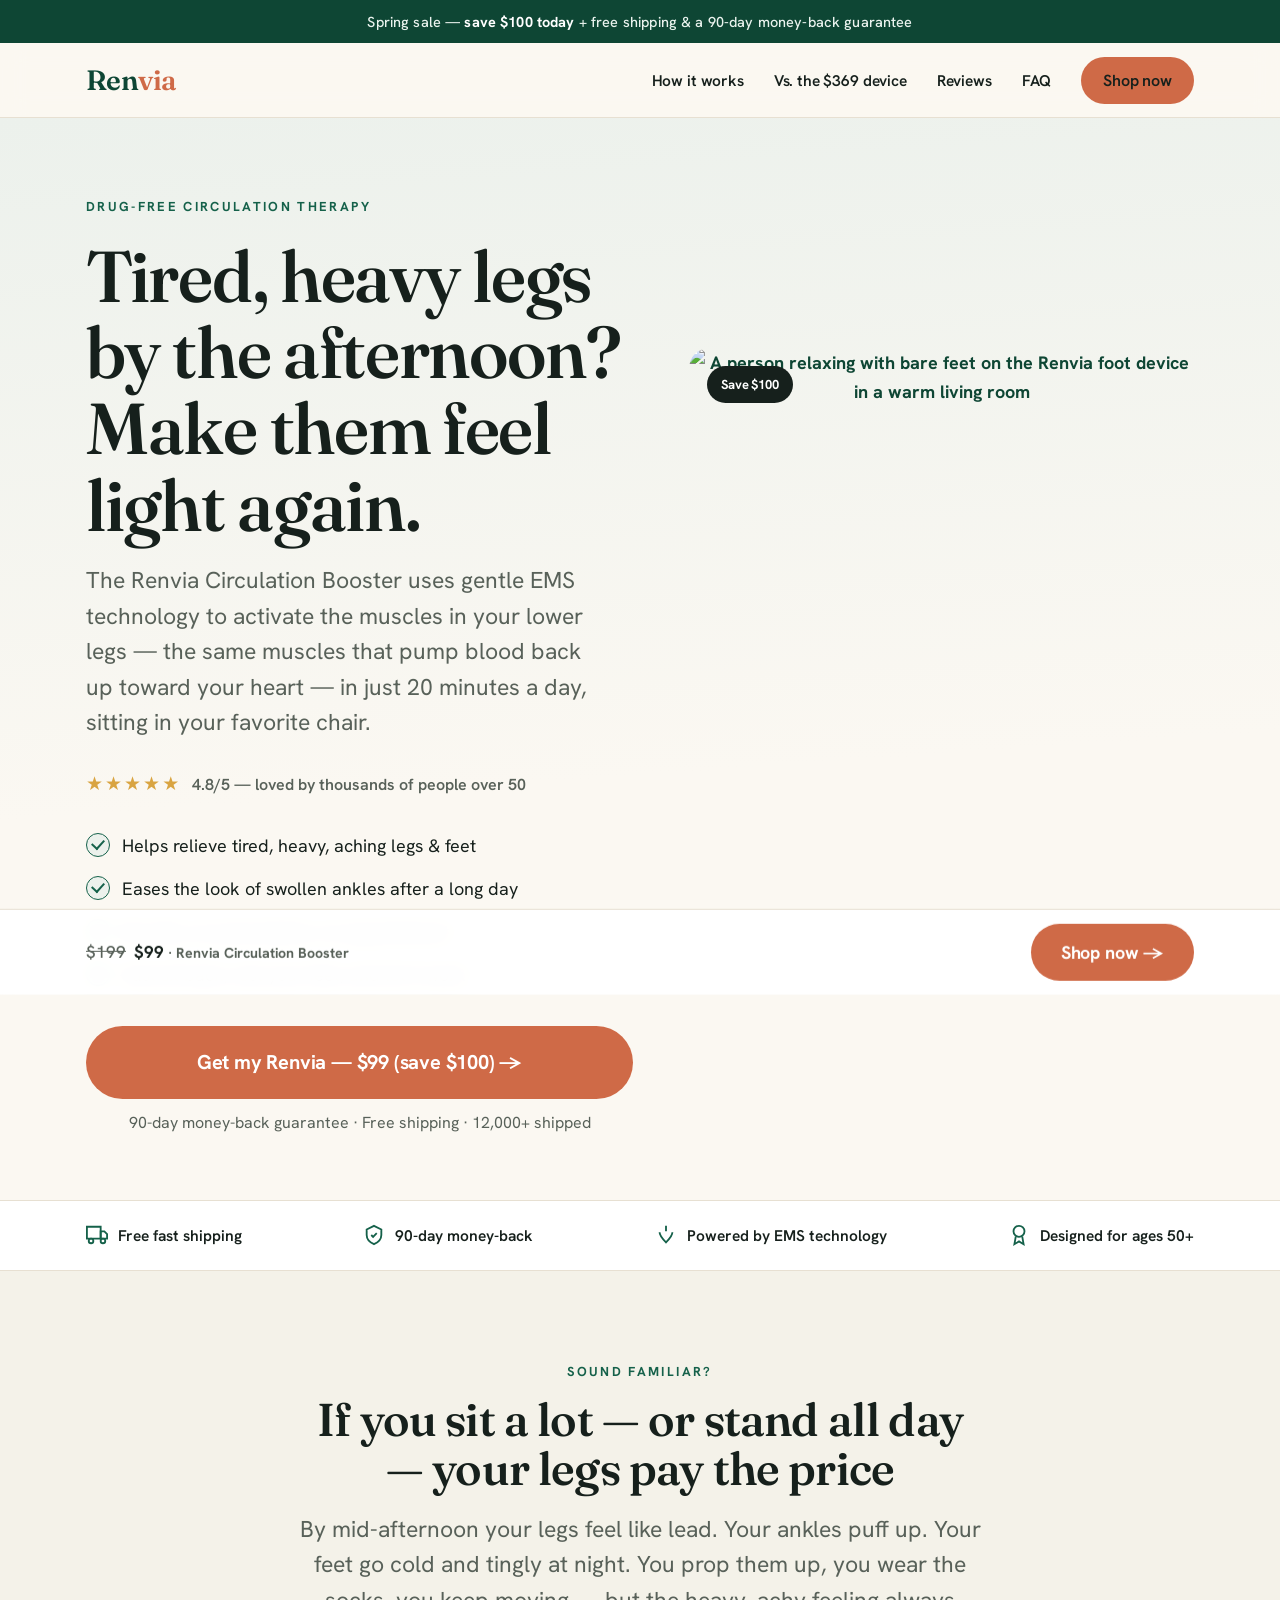
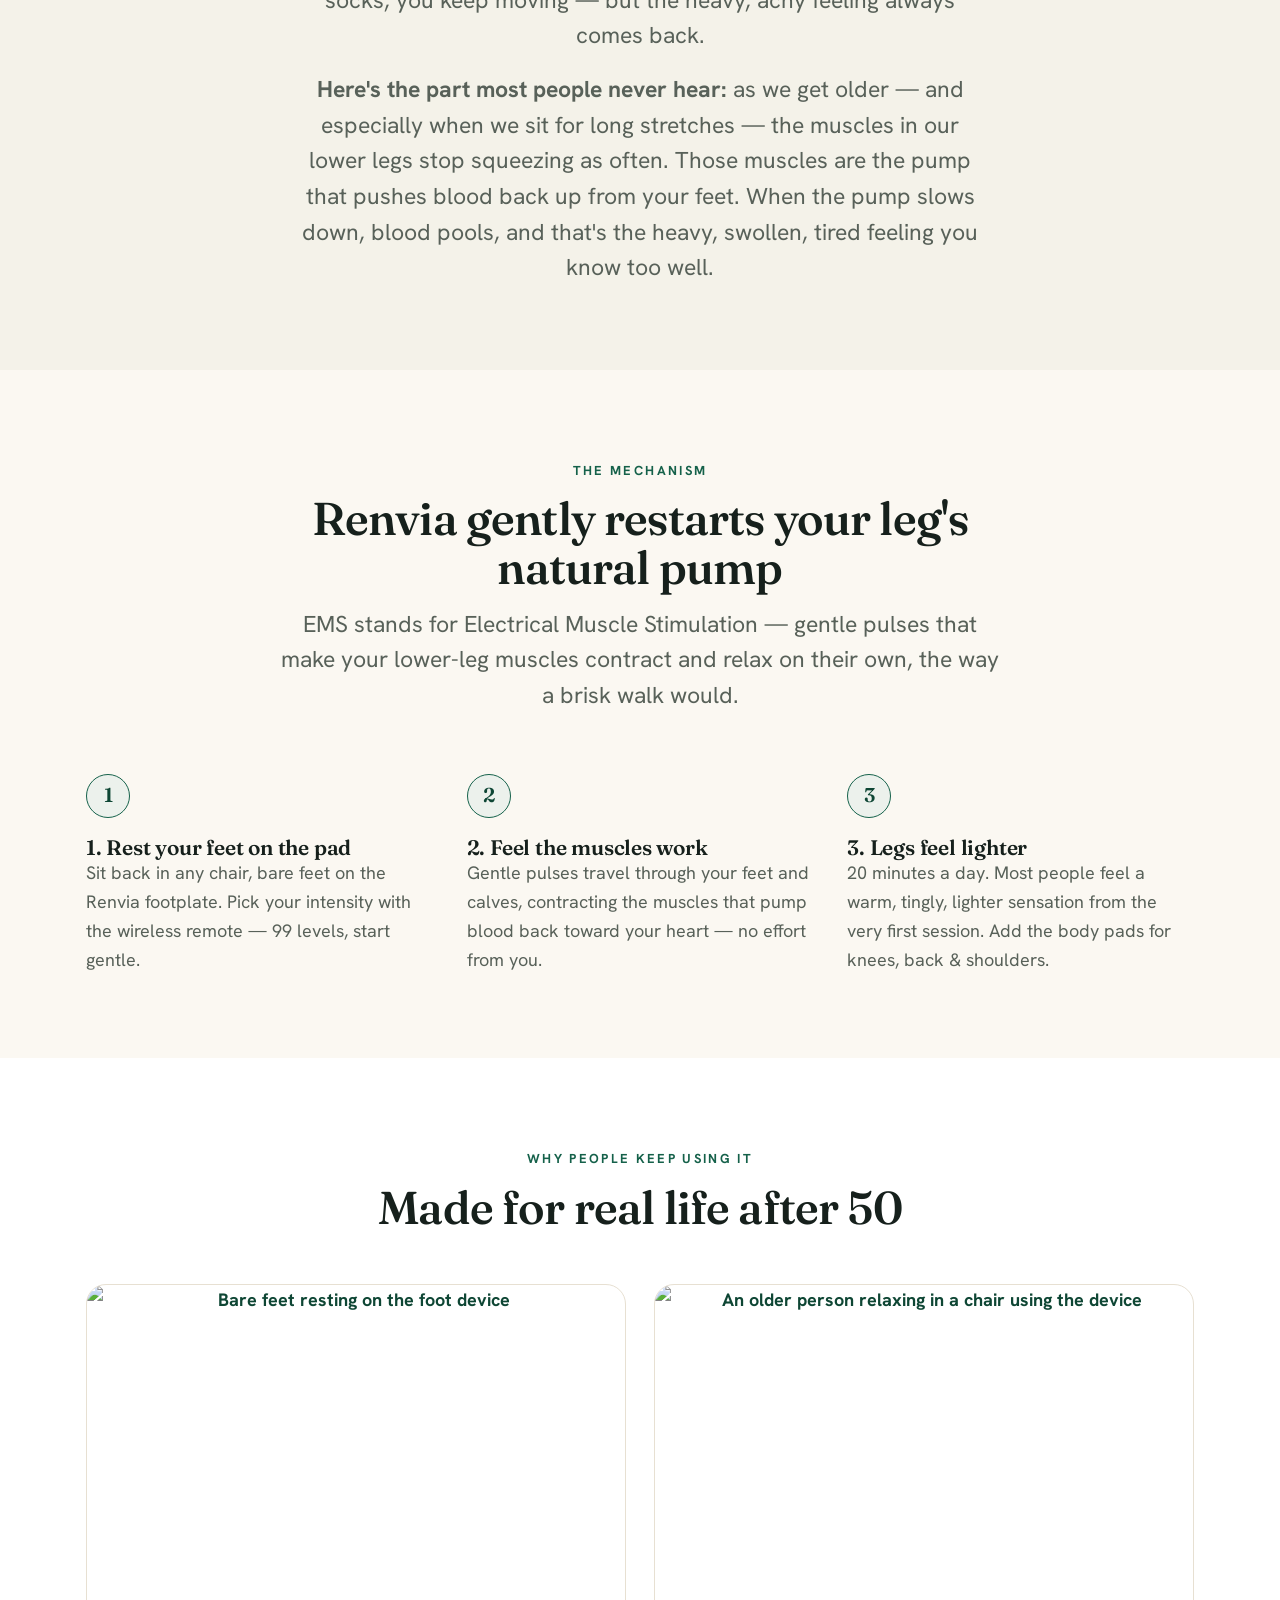
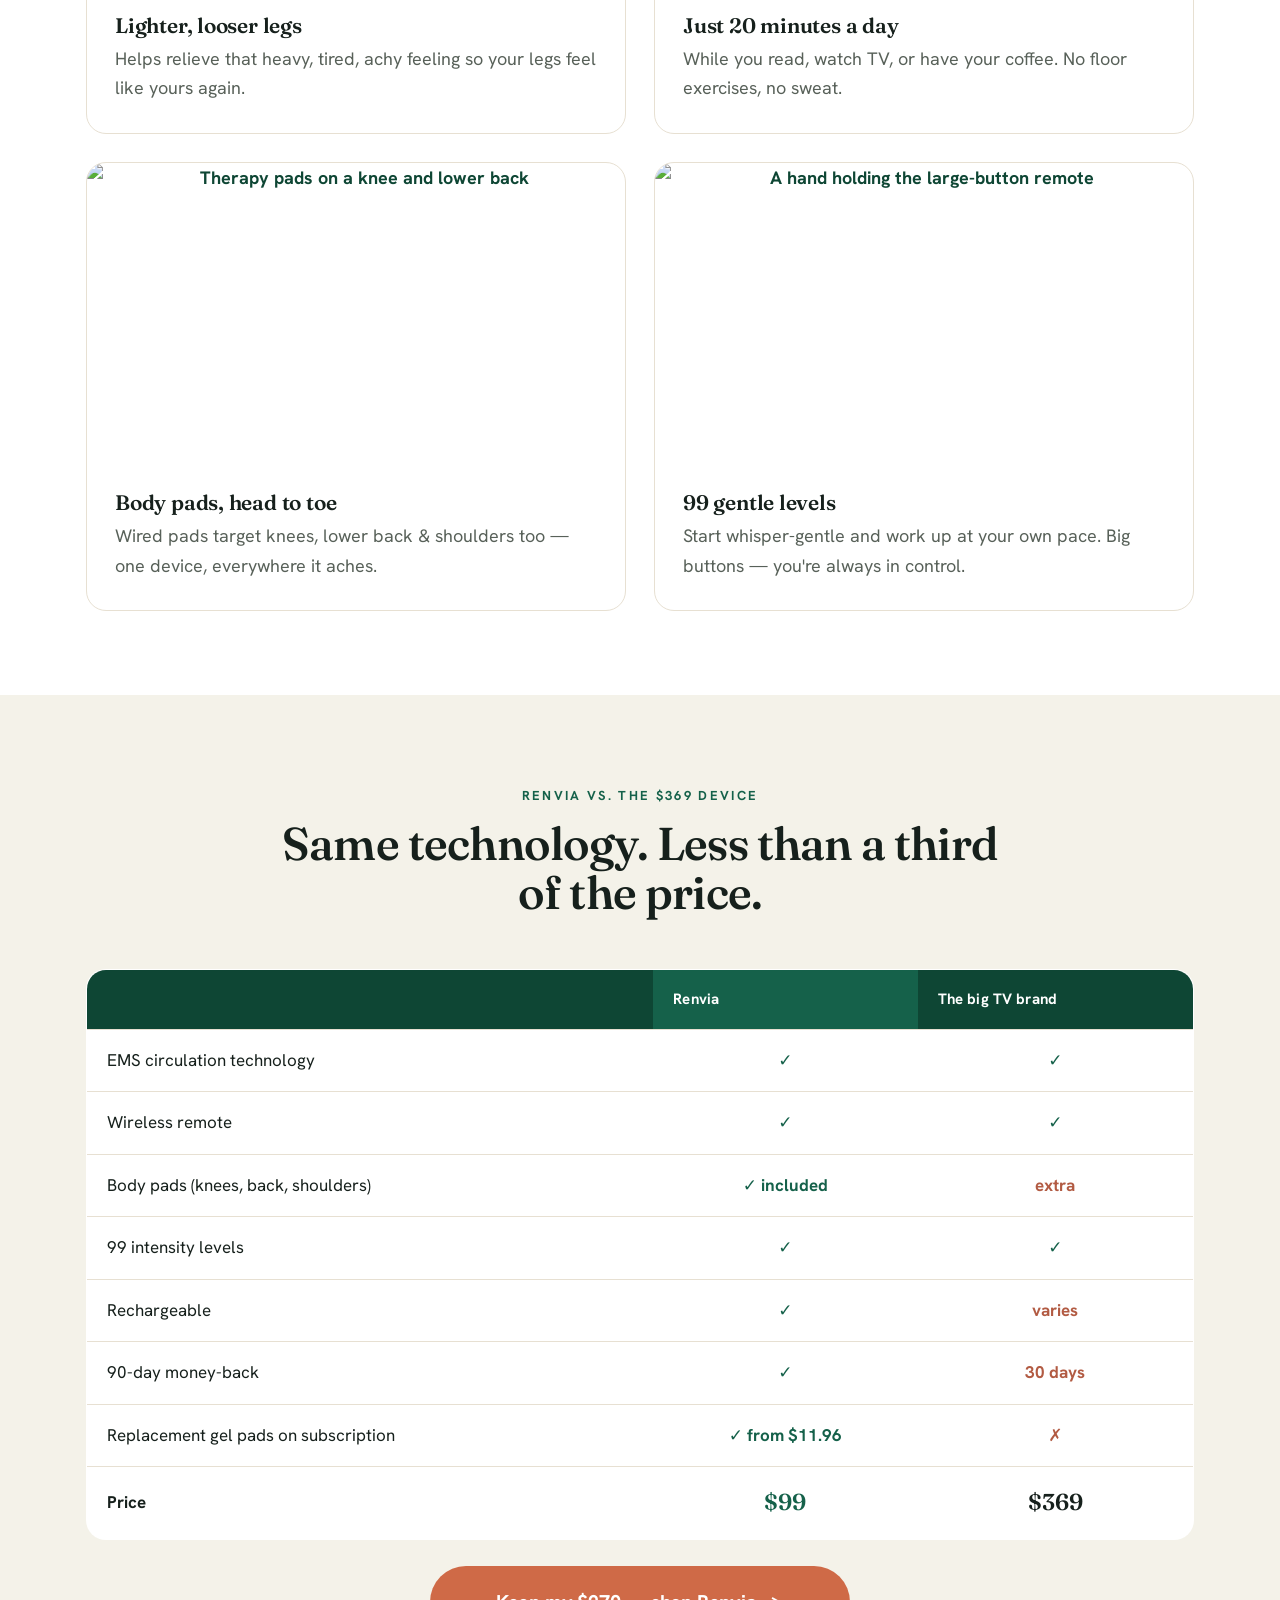
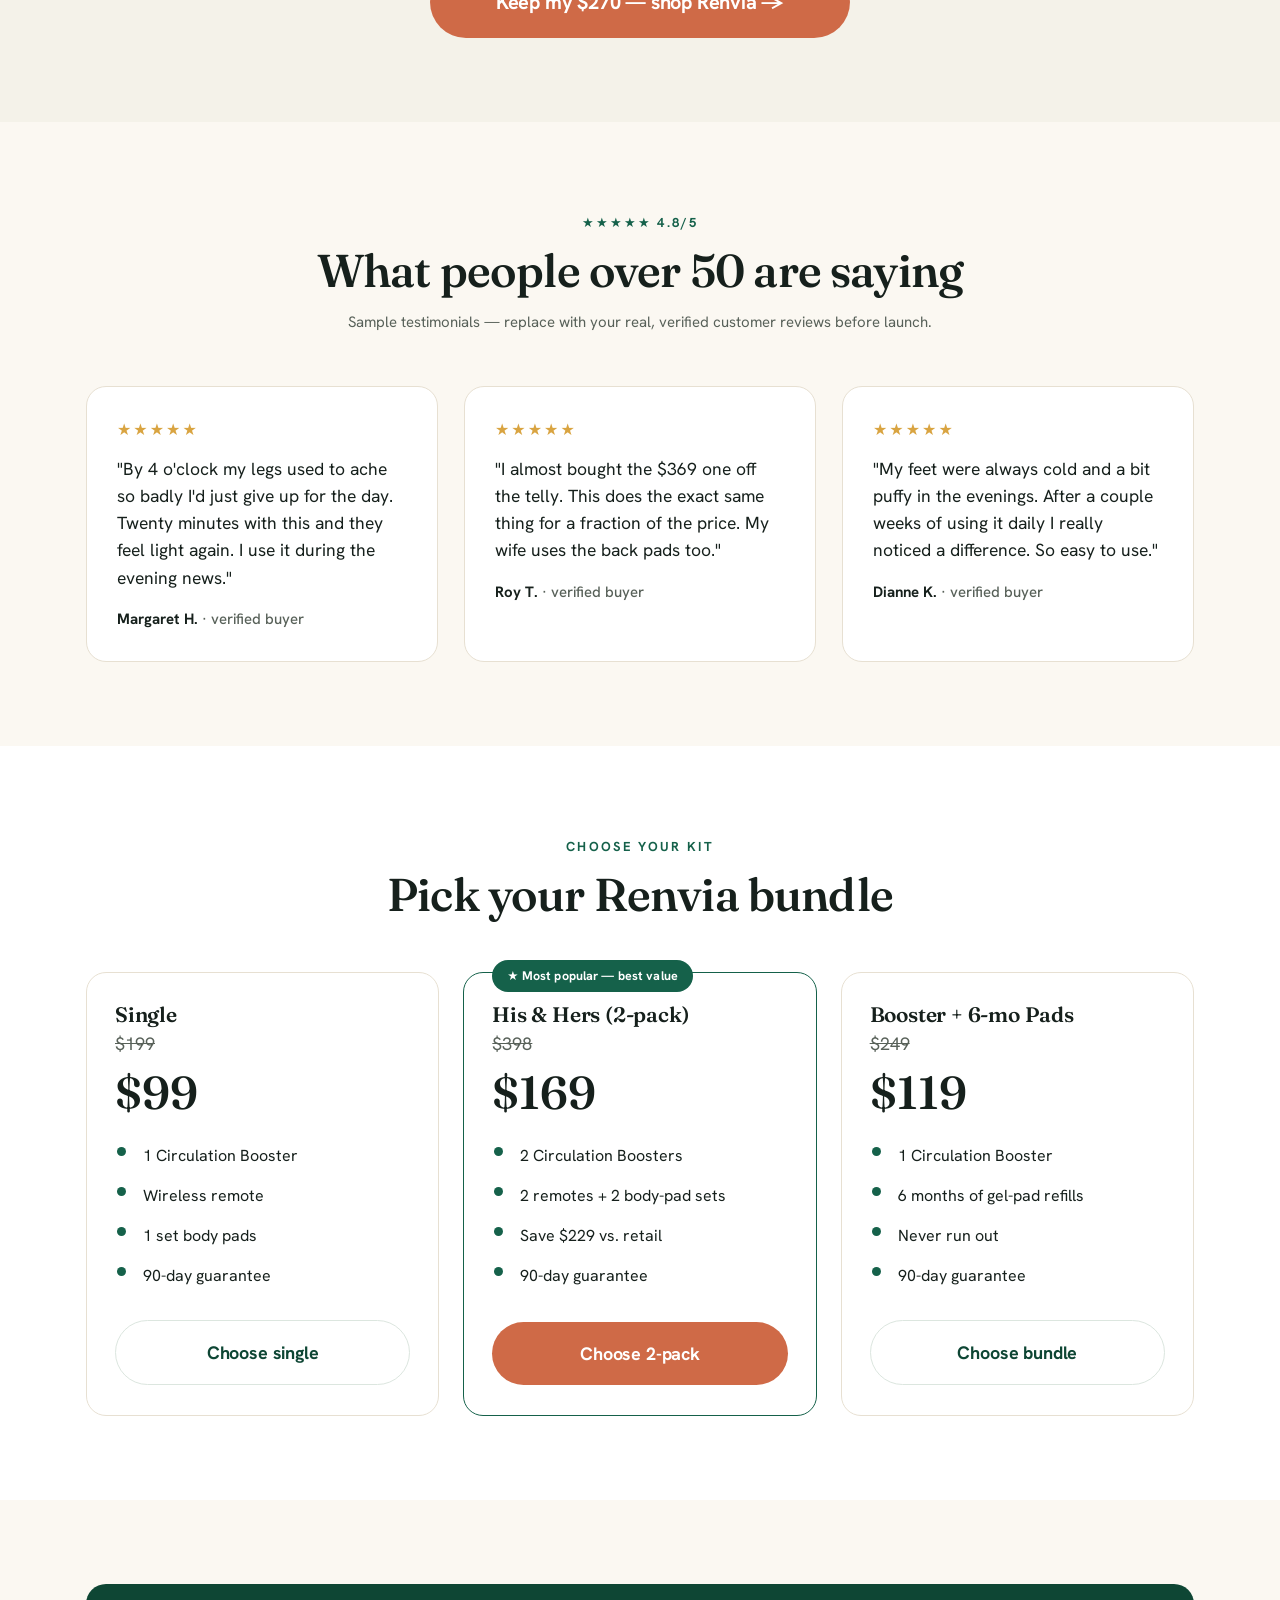
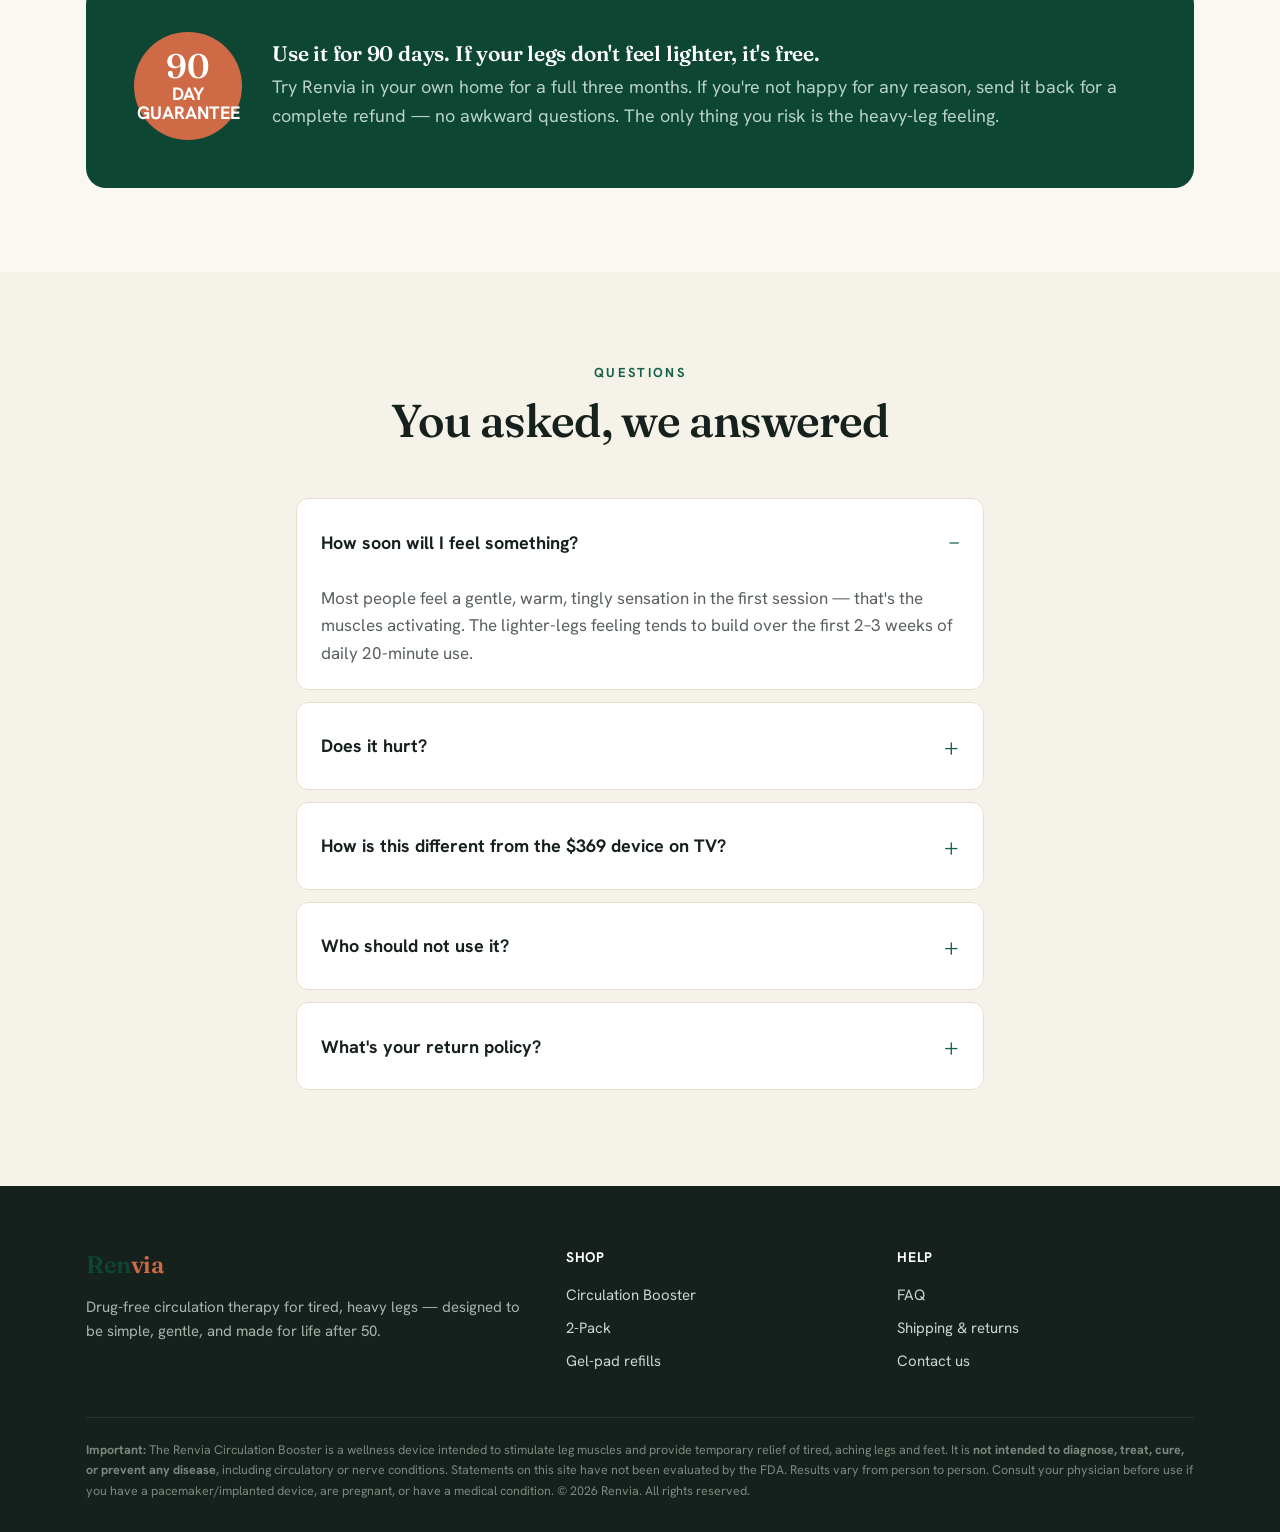
==== commit 48686404: "fix: trust SVG colors, hero LCP, cta-sub 16px, scroll-reveal on steps+features" ====
--- a/index.html
+++ b/index.html
@@ -46,7 +46,7 @@
       <div class="cta-sub">90-day money-back guarantee · Free shipping · 12,000+ shipped</div>
     </div>
     <div>
-      <div class="ph"><img src="assets/hero.jpg" alt="A person relaxing with bare feet on the Renvia foot device in a warm living room"><div>RENVIA Circulation Booster<small>Hero shot: 55–65yo seated, bare feet on the footplate, remote in hand, warm afternoon light. 1:1 / 4:5. Replace placeholder.</small></div>
+      <div class="ph"><img src="assets/hero.jpg" alt="A person relaxing with bare feet on the Renvia foot device in a warm living room" fetchpriority="high" loading="eager"><div>RENVIA Circulation Booster<small>Hero shot: 55–65yo seated, bare feet on the footplate, remote in hand, warm afternoon light. 1:1 / 4:5. Replace placeholder.</small></div>
         <div class="badge-float">Save $100</div>
       </div>
     </div>
@@ -56,10 +56,10 @@
 <!-- TRUST STRIP -->
 <div class="trust">
   <div class="container">
-    <div class="t"><svg width="22" height="22" viewBox="0 0 24 24" fill="none" stroke="#EAF6F1" stroke-width="2"><path d="M1 3h15v13H1z"/><path d="M16 8h4l3 3v5h-7z"/><circle cx="5.5" cy="18.5" r="2.5"/><circle cx="18.5" cy="18.5" r="2.5"/></svg> Free fast shipping</div>
-    <div class="t"><svg width="22" height="22" viewBox="0 0 24 24" fill="none" stroke="#EAF6F1" stroke-width="2"><path d="M12 2l8 4v6c0 5-3.5 8-8 10-4.5-2-8-5-8-10V6z"/><path d="M9 12l2 2 4-4"/></svg> 90-day money-back</div>
-    <div class="t"><svg width="22" height="22" viewBox="0 0 24 24" fill="none" stroke="#EAF6F1" stroke-width="2"><path d="M12 2v6M5 9c0 4 3 7 7 11 4-4 7-7 7-11"/></svg> Powered by EMS technology</div>
-    <div class="t"><svg width="22" height="22" viewBox="0 0 24 24" fill="none" stroke="#EAF6F1" stroke-width="2"><circle cx="12" cy="8" r="6"/><path d="M8.5 13.5L7 22l5-3 5 3-1.5-8.5"/></svg> Designed for ages 50+</div>
+    <div class="t"><svg width="22" height="22" viewBox="0 0 24 24" fill="none" stroke="currentColor" stroke-width="2"><path d="M1 3h15v13H1z"/><path d="M16 8h4l3 3v5h-7z"/><circle cx="5.5" cy="18.5" r="2.5"/><circle cx="18.5" cy="18.5" r="2.5"/></svg> Free fast shipping</div>
+    <div class="t"><svg width="22" height="22" viewBox="0 0 24 24" fill="none" stroke="currentColor" stroke-width="2"><path d="M12 2l8 4v6c0 5-3.5 8-8 10-4.5-2-8-5-8-10V6z"/><path d="M9 12l2 2 4-4"/></svg> 90-day money-back</div>
+    <div class="t"><svg width="22" height="22" viewBox="0 0 24 24" fill="none" stroke="currentColor" stroke-width="2"><path d="M12 2v6M5 9c0 4 3 7 7 11 4-4 7-7 7-11"/></svg> Powered by EMS technology</div>
+    <div class="t"><svg width="22" height="22" viewBox="0 0 24 24" fill="none" stroke="currentColor" stroke-width="2"><circle cx="12" cy="8" r="6"/><path d="M8.5 13.5L7 22l5-3 5 3-1.5-8.5"/></svg> Designed for ages 50+</div>
   </div>
 </div>
 
@@ -78,9 +78,9 @@
   <div class="container">
     <div class="section-head"><span class="eyebrow">The mechanism</span><h2>Renvia gently restarts your leg's natural pump</h2><p class="lead">EMS stands for Electrical Muscle Stimulation — gentle pulses that make your lower-leg muscles contract and relax on their own, the way a brisk walk would.</p></div>
     <div class="steps">
-      <div class="step"><div class="n"></div><h3>1. Rest your feet on the pad</h3><p class="muted">Sit back in any chair, bare feet on the Renvia footplate. Pick your intensity with the wireless remote — 99 levels, start gentle.</p></div>
-      <div class="step"><div class="n"></div><h3>2. Feel the muscles work</h3><p class="muted">Gentle pulses travel through your feet and calves, contracting the muscles that pump blood back toward your heart — no effort from you.</p></div>
-      <div class="step"><div class="n"></div><h3>3. Legs feel lighter</h3><p class="muted">20 minutes a day. Most people feel a warm, tingly, lighter sensation from the very first session. Add the body pads for knees, back &amp; shoulders.</p></div>
+      <div class="step reveal"><div class="n"></div><h3>1. Rest your feet on the pad</h3><p class="muted">Sit back in any chair, bare feet on the Renvia footplate. Pick your intensity with the wireless remote — 99 levels, start gentle.</p></div>
+      <div class="step reveal"><div class="n"></div><h3>2. Feel the muscles work</h3><p class="muted">Gentle pulses travel through your feet and calves, contracting the muscles that pump blood back toward your heart — no effort from you.</p></div>
+      <div class="step reveal"><div class="n"></div><h3>3. Legs feel lighter</h3><p class="muted">20 minutes a day. Most people feel a warm, tingly, lighter sensation from the very first session. Add the body pads for knees, back &amp; shoulders.</p></div>
     </div>
   </div>
 </section>
@@ -90,10 +90,10 @@
   <div class="container">
     <div class="section-head"><span class="eyebrow">Why people keep using it</span><h2>Made for real life after 50</h2></div>
     <div class="features">
-      <div class="feature"><div class="ph"><img src="assets/feat-feet.jpg" alt="Bare feet resting on the foot device"><div>Feet on the pad<small>Close-up: bare feet resting on the footplate. Replace.</small></div></div><div class="ft-body"><h3>Lighter, looser legs</h3><p class="muted">Helps relieve that heavy, tired, achy feeling so your legs feel like yours again.</p></div></div>
-      <div class="feature"><div class="ph"><img src="assets/feat-chair.jpg" alt="An older person relaxing in a chair using the device"><div>In the chair<small>55–65yo relaxing, device in use. Replace.</small></div></div><div class="ft-body"><h3>Just 20 minutes a day</h3><p class="muted">While you read, watch TV, or have your coffee. No floor exercises, no sweat.</p></div></div>
-      <div class="feature"><div class="ph"><img src="assets/feat-pads.jpg" alt="Therapy pads on a knee and lower back"><div>Body pads<small>Pad on knee / lower back. Replace.</small></div></div><div class="ft-body"><h3>Body pads, head to toe</h3><p class="muted">Wired pads target knees, lower back &amp; shoulders too — one device, everywhere it aches.</p></div></div>
-      <div class="feature"><div class="ph"><img src="assets/feat-remote.jpg" alt="A hand holding the large-button remote"><div>The remote<small>Large-button remote in an older hand. Replace.</small></div></div><div class="ft-body"><h3>99 gentle levels</h3><p class="muted">Start whisper-gentle and work up at your own pace. Big buttons — you're always in control.</p></div></div>
+      <div class="feature reveal"><div class="ph"><img src="assets/feat-feet.jpg" alt="Bare feet resting on the foot device"><div>Feet on the pad<small>Close-up: bare feet resting on the footplate. Replace.</small></div></div><div class="ft-body"><h3>Lighter, looser legs</h3><p class="muted">Helps relieve that heavy, tired, achy feeling so your legs feel like yours again.</p></div></div>
+      <div class="feature reveal"><div class="ph"><img src="assets/feat-chair.jpg" alt="An older person relaxing in a chair using the device"><div>In the chair<small>55–65yo relaxing, device in use. Replace.</small></div></div><div class="ft-body"><h3>Just 20 minutes a day</h3><p class="muted">While you read, watch TV, or have your coffee. No floor exercises, no sweat.</p></div></div>
+      <div class="feature reveal"><div class="ph"><img src="assets/feat-pads.jpg" alt="Therapy pads on a knee and lower back"><div>Body pads<small>Pad on knee / lower back. Replace.</small></div></div><div class="ft-body"><h3>Body pads, head to toe</h3><p class="muted">Wired pads target knees, lower back &amp; shoulders too — one device, everywhere it aches.</p></div></div>
+      <div class="feature reveal"><div class="ph"><img src="assets/feat-remote.jpg" alt="A hand holding the large-button remote"><div>The remote<small>Large-button remote in an older hand. Replace.</small></div></div><div class="ft-body"><h3>99 gentle levels</h3><p class="muted">Start whisper-gentle and work up at your own pace. Big buttons — you're always in control.</p></div></div>
     </div>
   </div>
 </section>
@@ -200,6 +200,13 @@
   window.addEventListener('scroll',function(){
     if(window.scrollY>700){bar.classList.add('show');}else{bar.classList.remove('show');}
   });
+  // scroll-reveal
+  (function(){
+    var io=new IntersectionObserver(function(entries){
+      entries.forEach(function(e){if(e.isIntersecting){e.target.classList.add('visible');io.unobserve(e.target);}});
+    },{threshold:.12});
+    document.querySelectorAll('.reveal').forEach(function(el){io.observe(el);});
+  })();
 </script>
 </body>
 </html>
--- a/styles.css
+++ b/styles.css
@@ -32,6 +32,13 @@
 .hero .lead{animation-delay:.06s;}.hero .rating-row{animation-delay:.12s;}.hero-list{animation-delay:.18s;}.hero .btn-cta{animation-delay:.26s;}
 @media (prefers-reduced-motion:reduce){*{animation:none!important;}html{scroll-behavior:auto;}}
 
+/* scroll-reveal — elements start invisible, .visible triggers the animation */
+.reveal{opacity:0;transform:translateY(20px);transition:opacity .55s cubic-bezier(.16,1,.3,1),transform .55s cubic-bezier(.16,1,.3,1);}
+.reveal.visible{opacity:1;transform:none;}
+.reveal:nth-child(2){transition-delay:.08s;}
+.reveal:nth-child(3){transition-delay:.16s;}
+@media(prefers-reduced-motion:reduce){.reveal,.reveal.visible{opacity:1;transform:none;transition:none;}}
+
 /* ---------- type ---------- */
 h1,h2,h3{font-family:var(--serif);font-optical-sizing:auto;color:var(--ink);font-weight:560;line-height:1.06;letter-spacing:-.018em;}
 h1{font-size:clamp(42px,6vw,72px);}
@@ -48,7 +55,7 @@
 .btn-lg{font-size:20px;padding:20px 42px;width:100%;}
 .btn-ghost{background:transparent;color:var(--teal-d);border:1.5px solid var(--line-2);}
 .btn-ghost:hover{border-color:var(--teal);background:var(--surface);}
-.cta-sub{font-size:15px;color:var(--ink-soft);margin-top:11px;text-align:center;}
+.cta-sub{font-size:16px;color:var(--ink-soft);margin-top:11px;text-align:center;}
 
 /* ---------- announcement + header ---------- */
 .topbar{background:var(--teal-d);color:#EAF3EE;text-align:center;font-size:14.5px;font-weight:500;padding:10px 12px;letter-spacing:.01em;}
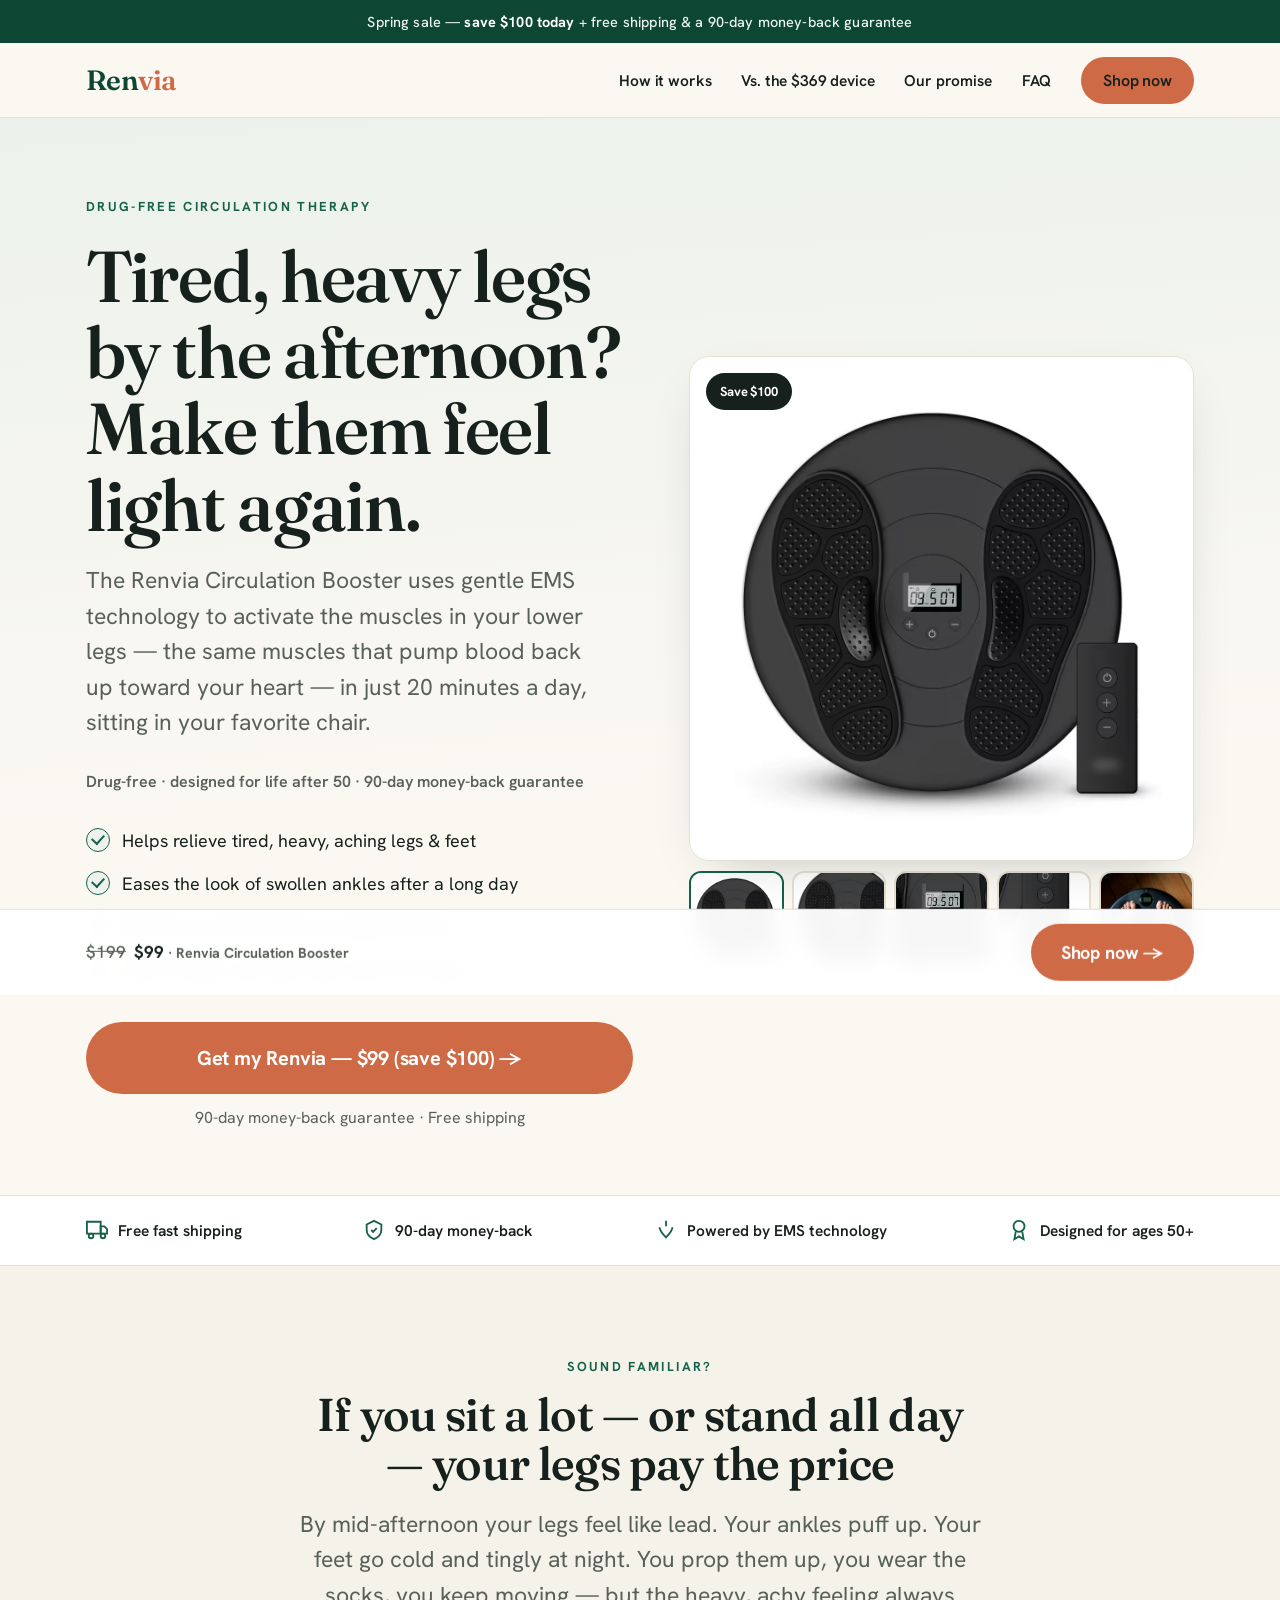
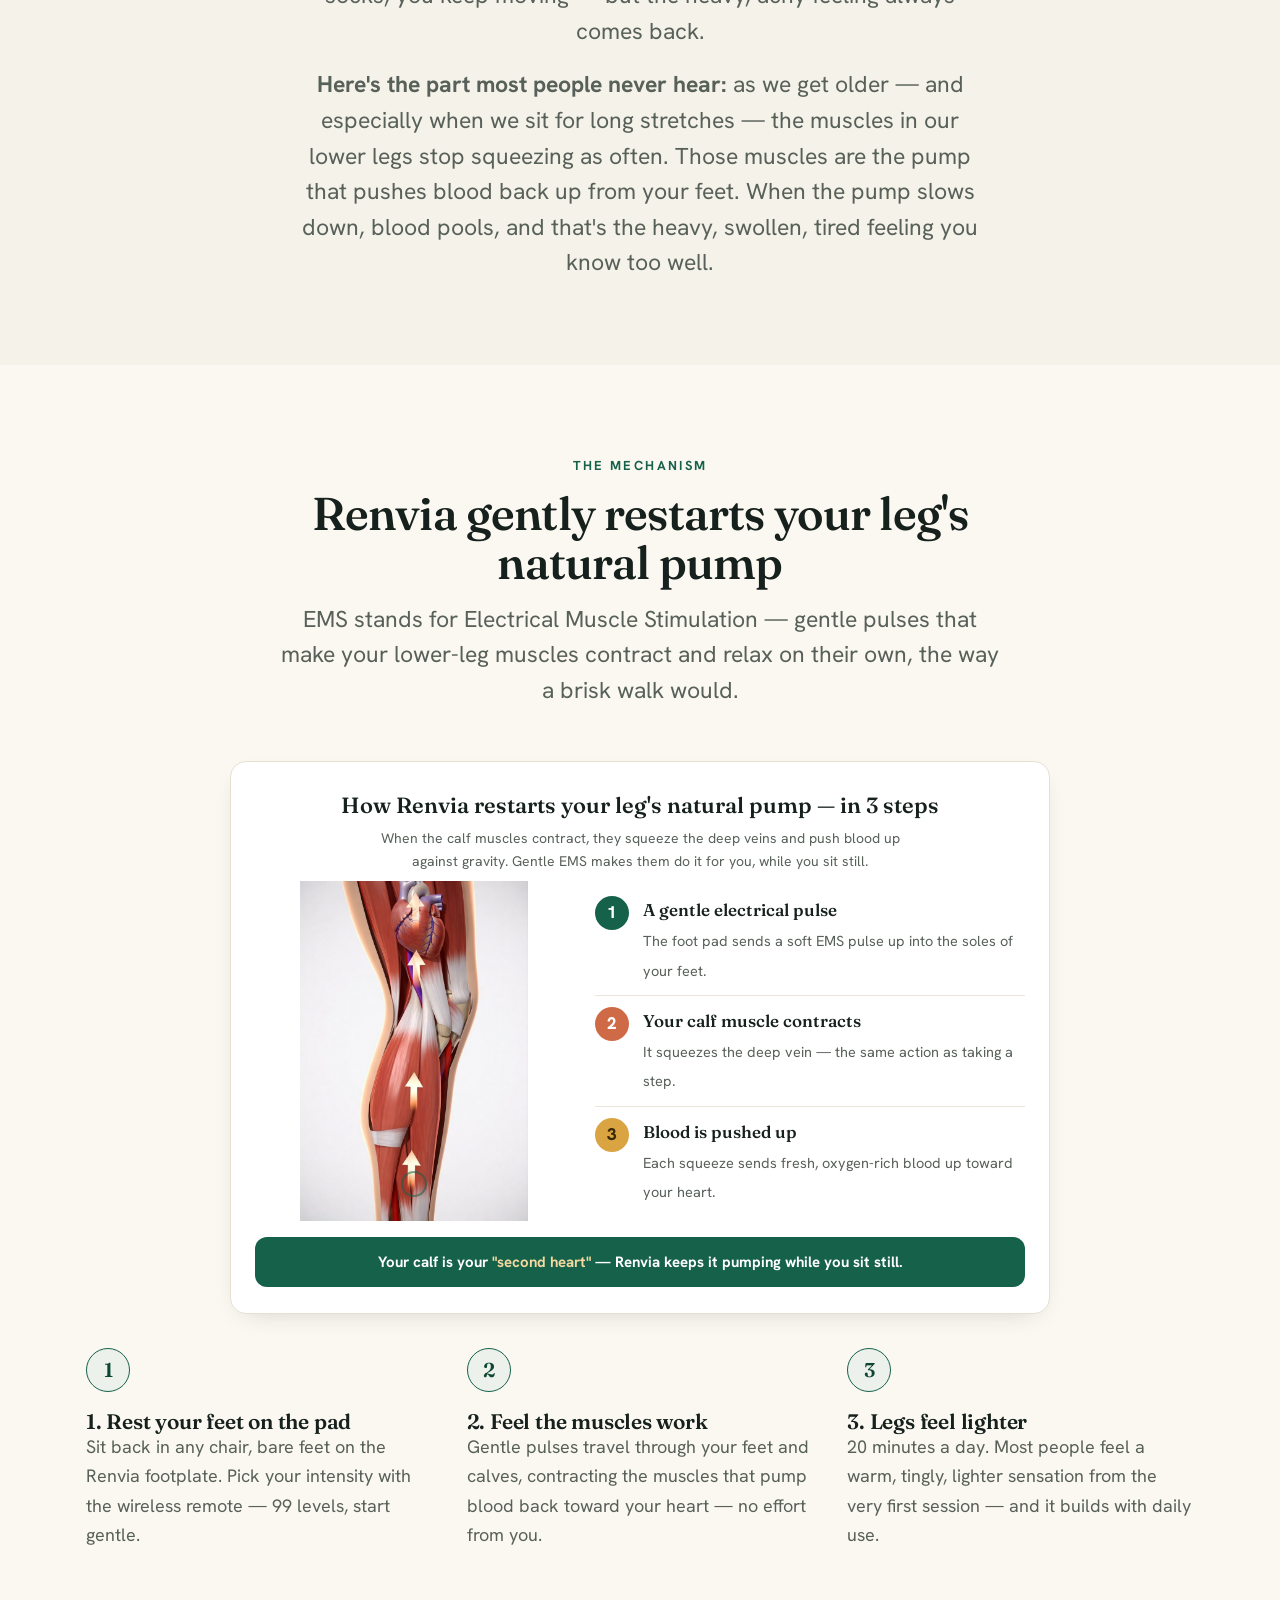
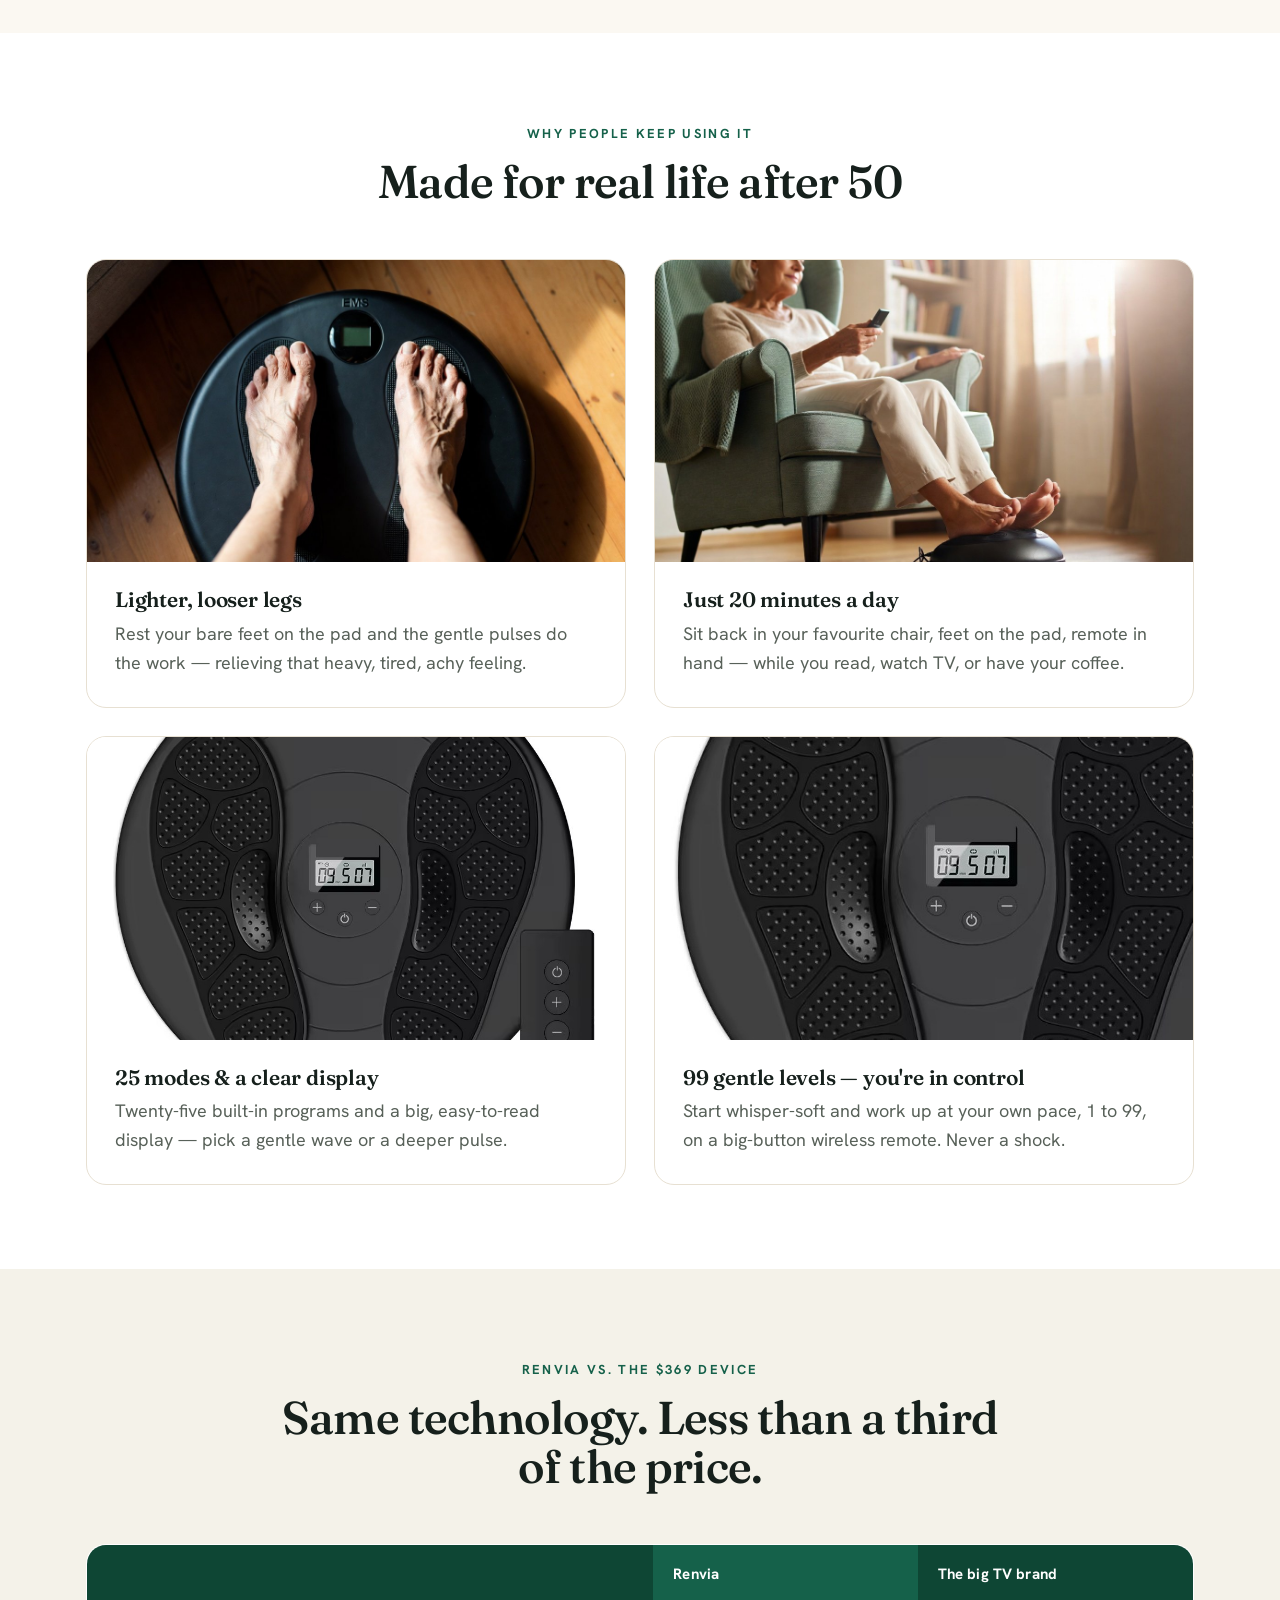
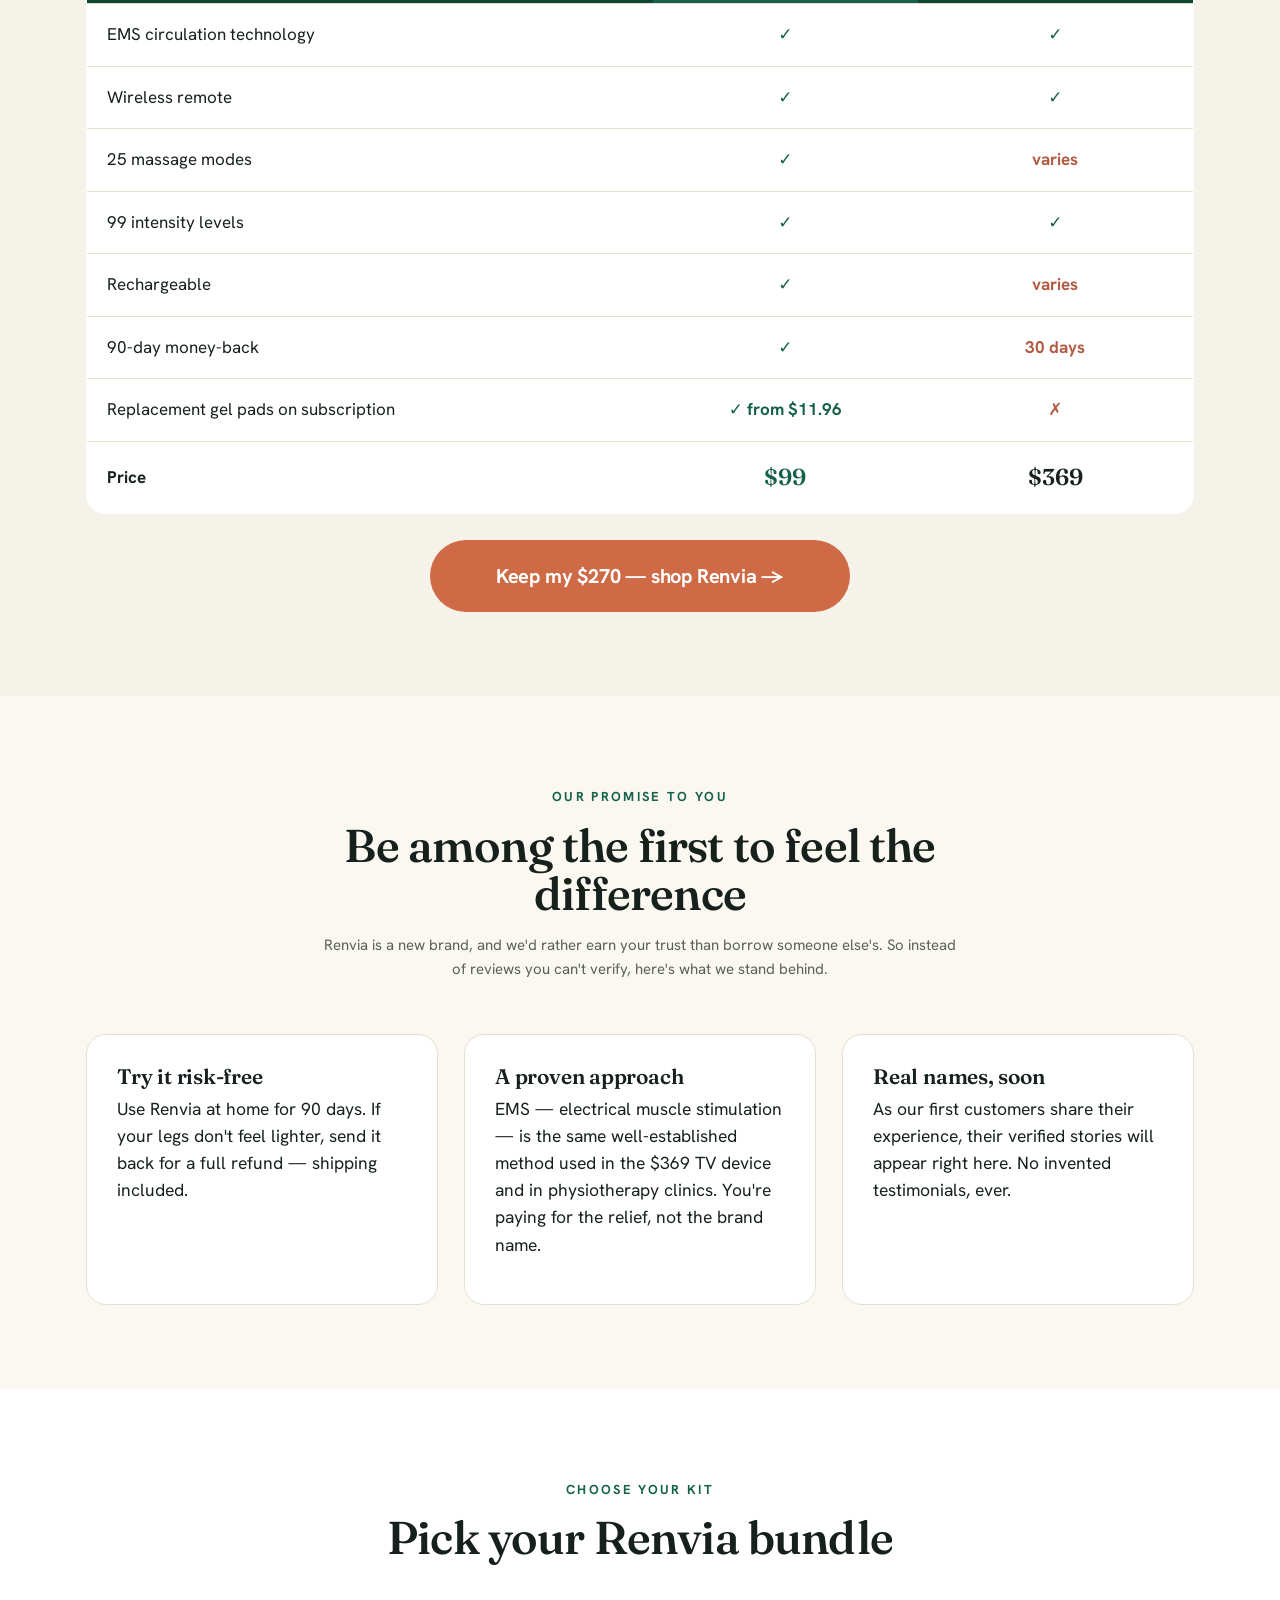
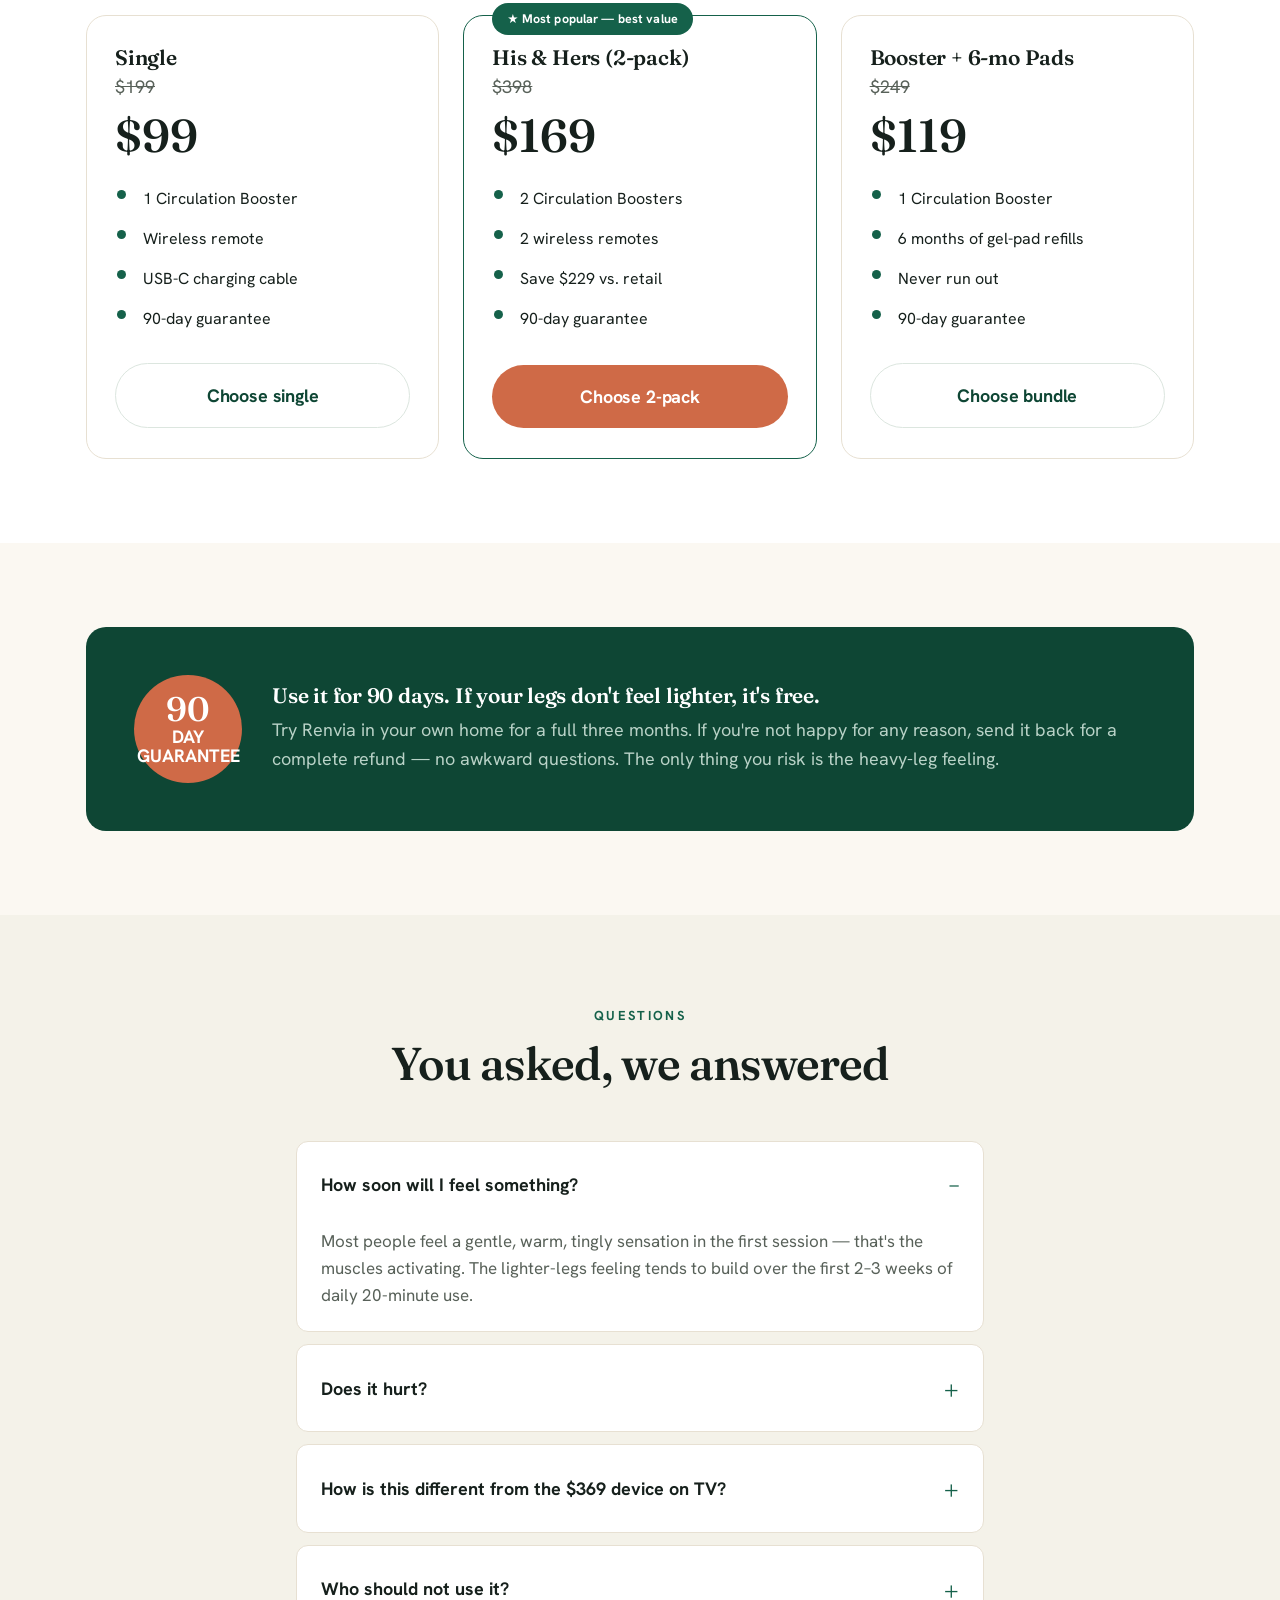
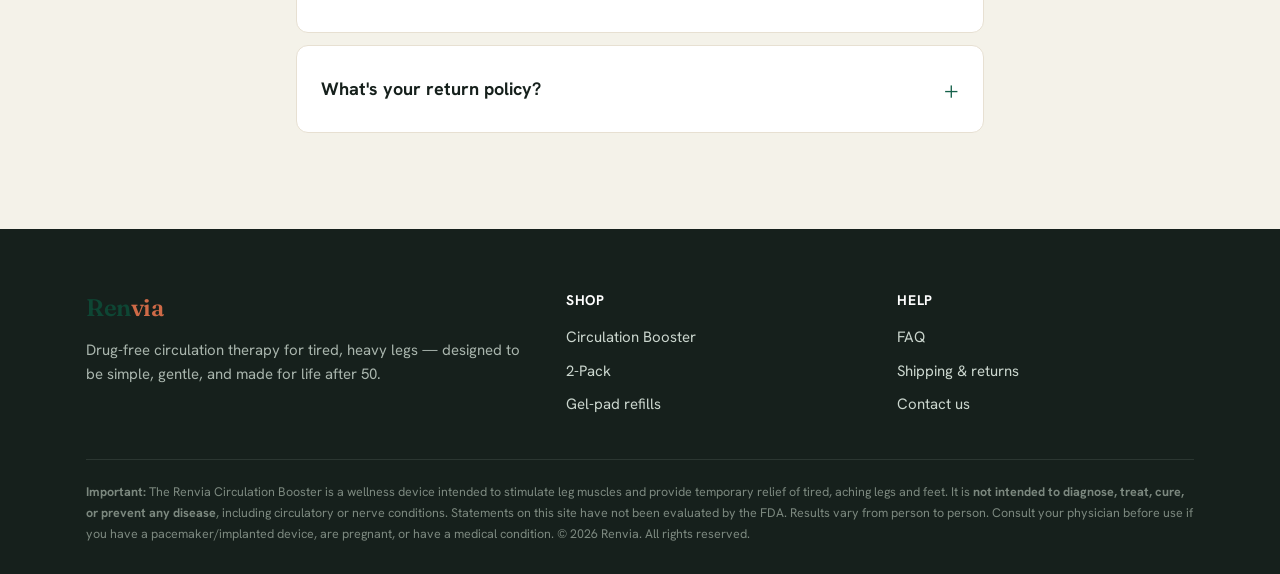
==== commit 8b627201: "feat: Renvia storefront — full static site, live-ready with checkout seam" ====
--- a/index.html
+++ b/index.html
@@ -9,7 +9,65 @@
 <link rel="preconnect" href="https://fonts.gstatic.com" crossorigin>
 <link href="https://fonts.googleapis.com/css2?family=Fraunces:opsz,wght@9..144,400..600&family=Hanken+Grotesk:wght@400;500;600;700;800&display=swap" rel="stylesheet">
 <link rel="stylesheet" href="styles.css">
-<!-- NOTE: all ratings/review counts/social-proof numbers below are PLACEHOLDERS. Replace with real, substantiated figures before running ads (FTC). -->
+<link rel="icon" type="image/svg+xml" href="favicon.svg">
+<!-- Social / Open Graph. LAUNCH TODO: make og:image an absolute https URL once the domain is live. -->
+<meta property="og:type" content="website">
+<meta property="og:title" content="Renvia — Lighter Legs in 20 Minutes a Day">
+<meta property="og:description" content="Tired, heavy, swollen legs? The Renvia Circulation Booster uses EMS to help your legs feel lighter — drug-free, at home, in 20 minutes a day.">
+<meta property="og:image" content="assets/product.jpg">
+<meta name="twitter:card" content="summary_large_image">
+<meta name="twitter:title" content="Renvia — Lighter Legs in 20 Minutes a Day">
+<meta name="twitter:image" content="assets/product.jpg">
+<!-- ANALYTICS-PLACEHOLDER: drop real IDs before launch (GA4 G-XXXX, Taboola/Outbrain/Meta pixels). Commented out so nothing fires until you add IDs.
+<script async src="https://www.googletagmanager.com/gtag/js?id=G-XXXXXXX"></script>
+<script>window.dataLayer=window.dataLayer||[];function gtag(){dataLayer.push(arguments);}gtag('js',new Date());gtag('config','G-XXXXXXX');</script>
+-->
+<style>
+/* hero product gallery (2026-06-05) */
+.hgal-main{position:relative;background:#fff;border:1px solid var(--line);border-radius:20px;overflow:hidden;aspect-ratio:1;box-shadow:0 18px 50px -28px rgba(20,40,32,.35);}
+.hgal-main img{width:100%;height:100%;object-fit:contain;display:block;transition:opacity .35s ease;padding:6%;}
+.hgal-main .badge-float{position:absolute;top:16px;left:16px;}
+.hgal-thumbs{display:grid;grid-template-columns:repeat(5,1fr);gap:8px;margin-top:10px;}
+.hgal-t{padding:0;border:2px solid var(--line);border-radius:12px;overflow:hidden;background:#fff;cursor:pointer;aspect-ratio:1;transition:border-color .15s,transform .15s;}
+.hgal-t:hover{transform:translateY(-2px);}
+.hgal-t.active{border-color:var(--teal);}
+.hgal-t img{width:100%;height:100%;object-fit:cover;display:block;}
+@media(prefers-reduced-motion:reduce){.hgal-main img{transition:none;}}
+</style>
+<style>
+/* homepage mechanism + animation + motion (2026-06-05) */
+:root{--soft:#586159;}
+.diagram{background:#fff;border:1px solid var(--line);border-radius:16px;padding:26px 24px;box-shadow:0 8px 26px -16px rgba(22,32,28,.30);}
+.diagram h4{font-family:var(--serif);font-weight:560;font-size:22px;text-align:center;margin-bottom:4px;}
+.diagram .sub{text-align:center;color:#586159;font-size:14px;margin:0 auto 8px;max-width:560px;}
+.explgrid{display:grid;grid-template-columns:.85fr 1.15fr;gap:22px;align-items:center;margin-top:8px;}
+.explgrid .legimg{width:100%;max-height:340px;object-fit:contain;display:block;margin:0 auto;}
+.esteps{display:flex;flex-direction:column;}
+.estep{display:flex;gap:14px;align-items:flex-start;padding:11px 0;}
+.estep+.estep{border-top:1px solid #ECE6DA;}
+.estep .en{flex:none;width:34px;height:34px;border-radius:99px;color:#fff;font-weight:800;display:flex;align-items:center;justify-content:center;font-size:17px;}
+.estep:nth-child(1) .en{background:#15614A;} .estep:nth-child(2) .en{background:#CF6A47;} .estep:nth-child(3) .en{background:#D9A441;color:#3a2a08;}
+.estep b{font-family:var(--serif);font-weight:560;font-size:17px;display:block;margin-bottom:2px;}
+.estep span{font-size:14.5px;color:#586159;line-height:1.5;}
+.explbanner{margin-top:16px;background:#15614A;color:#fff;border-radius:12px;padding:13px 18px;text-align:center;font-weight:700;font-size:15px;}
+.explbanner b{color:#F4D9A0;}
+.legwrap{position:relative;display:inline-block;line-height:0;}
+.legwrap .legimg{position:relative;z-index:1;}
+.legwrap .flow{position:absolute;left:50%;bottom:16%;width:11px;height:11px;margin-left:-5px;border-radius:99px;background:radial-gradient(circle at 40% 35%,#ff8a63,#c8401c);box-shadow:0 0 10px 2px rgba(255,90,50,.65);z-index:2;opacity:0;animation:flowup 2.6s ease-in infinite;}
+.legwrap .flow:nth-of-type(3){animation-delay:.9s;left:47%;} .legwrap .flow:nth-of-type(4){animation-delay:1.8s;left:53%;}
+@keyframes flowup{0%{opacity:0;transform:translateY(0) scale(.5);}12%{opacity:.95;}80%{opacity:.85;}100%{opacity:0;transform:translateY(-250px) scale(1);}}
+.legwrap .ems{position:absolute;left:50%;bottom:7%;width:26px;height:26px;margin-left:-13px;border-radius:99px;border:2px solid rgba(21,97,74,.55);z-index:2;animation:emspulse 2.6s ease-out infinite;}
+@keyframes emspulse{0%{transform:scale(.35);opacity:.85;}70%{opacity:0;}100%{transform:scale(2.4);opacity:0;}}
+@keyframes badgefloat{0%,100%{transform:translateY(0) rotate(-2deg);}50%{transform:translateY(-6px) rotate(2deg);}}
+.hgal-main .badge-float{animation:badgefloat 3.4s ease-in-out infinite;}
+@keyframes ctaglow{0%,100%{box-shadow:0 10px 26px -10px rgba(207,106,71,.5);}50%{box-shadow:0 16px 36px -8px rgba(207,106,71,.9);}}
+.btn-cta.btn-lg{animation:ctaglow 2.4s ease-in-out infinite;}
+.feature .ph{overflow:hidden;}
+.feature .ph img{transition:transform .4s ease;}
+.feature:hover .ph img{transform:scale(1.05);}
+@media(max-width:560px){.explgrid{grid-template-columns:1fr;gap:10px;}.explgrid .legimg{max-height:300px;}}
+@media(prefers-reduced-motion:reduce){.legwrap .flow,.legwrap .ems,.hgal-main .badge-float,.btn-cta.btn-lg{animation:none!important;}}
+</style>
 </head>
 <body>
 
@@ -21,7 +79,7 @@
     <nav class="nav">
       <a href="#how">How it works</a>
       <a href="#compare">Vs. the $369 device</a>
-      <a href="#reviews">Reviews</a>
+      <a href="#reviews">Our promise</a>
       <a href="#faq">FAQ</a>
       <a class="btn btn-cta" style="padding:11px 22px;font-size:16px" href="product.html">Shop now</a>
     </nav>
@@ -35,7 +93,7 @@
       <span class="eyebrow">Drug-free circulation therapy</span>
       <h1>Tired, heavy legs by the afternoon? Make them feel light again.</h1>
       <p class="lead">The Renvia Circulation Booster uses gentle EMS technology to activate the muscles in your lower legs — the same muscles that pump blood back up toward your heart — in just 20 minutes a day, sitting in your favorite chair.</p>
-      <div class="rating-row"><span class="stars">★★★★★</span> <span>4.8/5 — loved by thousands of people over 50</span></div>
+      <div class="rating-row"><span>Drug-free · designed for life after 50 · 90-day money-back guarantee</span></div>
       <ul class="hero-list">
         <li>Helps relieve tired, heavy, aching legs &amp; feet</li>
         <li>Eases the look of swollen ankles after a long day</li>
@@ -43,11 +101,18 @@
         <li>Just sit back, rest your feet, and let it work</li>
       </ul>
       <a class="btn btn-cta btn-lg" href="product.html">Get my Renvia — $99 (save $100) →</a>
-      <div class="cta-sub">90-day money-back guarantee · Free shipping · 12,000+ shipped</div>
+      <div class="cta-sub">90-day money-back guarantee · Free shipping</div>
     </div>
     <div>
-      <div class="ph"><img src="assets/hero.jpg" alt="A person relaxing with bare feet on the Renvia foot device in a warm living room" fetchpriority="high" loading="eager"><div>RENVIA Circulation Booster<small>Hero shot: 55–65yo seated, bare feet on the footplate, remote in hand, warm afternoon light. 1:1 / 4:5. Replace placeholder.</small></div>
-        <div class="badge-float">Save $100</div>
+      <div class="hgal">
+        <div class="hgal-main"><img id="hgalMain" src="assets/product.jpg" alt="The Renvia Circulation Booster — round black foot pad and wireless remote" fetchpriority="high"><div class="badge-float">Save $100</div></div>
+        <div class="hgal-thumbs">
+          <button class="hgal-t active" data-src="assets/product.jpg" aria-label="Full kit"><img src="assets/product.jpg" alt="Renvia foot pad and remote"></button>
+          <button class="hgal-t" data-src="assets/prod-pad.jpg" aria-label="Foot pad"><img src="assets/prod-pad.jpg" alt="The round foot pad"></button>
+          <button class="hgal-t" data-src="assets/prod-controls.jpg" aria-label="Controls and display"><img src="assets/prod-controls.jpg" alt="Display and controls"></button>
+          <button class="hgal-t" data-src="assets/prod-remote.jpg" aria-label="Remote"><img src="assets/prod-remote.jpg" alt="Wireless remote"></button>
+          <button class="hgal-t" data-src="assets/adv-inuse.jpg" aria-label="In use"><img src="assets/adv-inuse.jpg" alt="Bare feet resting on the pad"></button>
+        </div>
       </div>
     </div>
   </div>
@@ -77,10 +142,25 @@
 <section id="how">
   <div class="container">
     <div class="section-head"><span class="eyebrow">The mechanism</span><h2>Renvia gently restarts your leg's natural pump</h2><p class="lead">EMS stands for Electrical Muscle Stimulation — gentle pulses that make your lower-leg muscles contract and relax on their own, the way a brisk walk would.</p></div>
+
+    <div class="diagram reveal" style="max-width:820px;margin:8px auto 26px">
+      <h4>How Renvia restarts your leg's natural pump &mdash; in 3 steps</h4>
+      <div class="sub">When the calf muscles contract, they squeeze the deep veins and push blood up against gravity. Gentle EMS makes them do it for you, while you sit still.</div>
+      <div class="explgrid">
+        <span class="legwrap"><img class="legimg" src="assets/calf-pump.jpg" alt="Anatomical illustration of the calf muscle pump moving blood up the leg toward the heart"><span class="ems"></span><span class="flow"></span><span class="flow"></span><span class="flow"></span></span>
+        <div class="esteps">
+          <div class="estep"><div class="en">1</div><div><b>A gentle electrical pulse</b><span>The foot pad sends a soft EMS pulse up into the soles of your feet.</span></div></div>
+          <div class="estep"><div class="en">2</div><div><b>Your calf muscle contracts</b><span>It squeezes the deep vein &mdash; the same action as taking a step.</span></div></div>
+          <div class="estep"><div class="en">3</div><div><b>Blood is pushed up</b><span>Each squeeze sends fresh, oxygen-rich blood up toward your heart.</span></div></div>
+        </div>
+      </div>
+      <div class="explbanner">Your calf is your <b>&quot;second heart&quot;</b> &mdash; Renvia keeps it pumping while you sit still.</div>
+    </div>
+
     <div class="steps">
       <div class="step reveal"><div class="n"></div><h3>1. Rest your feet on the pad</h3><p class="muted">Sit back in any chair, bare feet on the Renvia footplate. Pick your intensity with the wireless remote — 99 levels, start gentle.</p></div>
       <div class="step reveal"><div class="n"></div><h3>2. Feel the muscles work</h3><p class="muted">Gentle pulses travel through your feet and calves, contracting the muscles that pump blood back toward your heart — no effort from you.</p></div>
-      <div class="step reveal"><div class="n"></div><h3>3. Legs feel lighter</h3><p class="muted">20 minutes a day. Most people feel a warm, tingly, lighter sensation from the very first session. Add the body pads for knees, back &amp; shoulders.</p></div>
+      <div class="step reveal"><div class="n"></div><h3>3. Legs feel lighter</h3><p class="muted">20 minutes a day. Most people feel a warm, tingly, lighter sensation from the very first session — and it builds with daily use.</p></div>
     </div>
   </div>
 </section>
@@ -90,10 +170,10 @@
   <div class="container">
     <div class="section-head"><span class="eyebrow">Why people keep using it</span><h2>Made for real life after 50</h2></div>
     <div class="features">
-      <div class="feature reveal"><div class="ph"><img src="assets/feat-feet.jpg" alt="Bare feet resting on the foot device"><div>Feet on the pad<small>Close-up: bare feet resting on the footplate. Replace.</small></div></div><div class="ft-body"><h3>Lighter, looser legs</h3><p class="muted">Helps relieve that heavy, tired, achy feeling so your legs feel like yours again.</p></div></div>
-      <div class="feature reveal"><div class="ph"><img src="assets/feat-chair.jpg" alt="An older person relaxing in a chair using the device"><div>In the chair<small>55–65yo relaxing, device in use. Replace.</small></div></div><div class="ft-body"><h3>Just 20 minutes a day</h3><p class="muted">While you read, watch TV, or have your coffee. No floor exercises, no sweat.</p></div></div>
-      <div class="feature reveal"><div class="ph"><img src="assets/feat-pads.jpg" alt="Therapy pads on a knee and lower back"><div>Body pads<small>Pad on knee / lower back. Replace.</small></div></div><div class="ft-body"><h3>Body pads, head to toe</h3><p class="muted">Wired pads target knees, lower back &amp; shoulders too — one device, everywhere it aches.</p></div></div>
-      <div class="feature reveal"><div class="ph"><img src="assets/feat-remote.jpg" alt="A hand holding the large-button remote"><div>The remote<small>Large-button remote in an older hand. Replace.</small></div></div><div class="ft-body"><h3>99 gentle levels</h3><p class="muted">Start whisper-gentle and work up at your own pace. Big buttons — you're always in control.</p></div></div>
+      <div class="feature reveal"><div class="ph"><img src="assets/adv-inuse.jpg" alt="Bare feet resting on the round Renvia foot pad"></div><div class="ft-body"><h3>Lighter, looser legs</h3><p class="muted">Rest your bare feet on the pad and the gentle pulses do the work — relieving that heavy, tired, achy feeling.</p></div></div>
+      <div class="feature reveal"><div class="ph"><img src="assets/adv-chair.jpg" alt="A woman relaxing in a chair with her feet on the pad, remote in hand"></div><div class="ft-body"><h3>Just 20 minutes a day</h3><p class="muted">Sit back in your favourite chair, feet on the pad, remote in hand — while you read, watch TV, or have your coffee.</p></div></div>
+      <div class="feature reveal"><div class="ph"><img src="assets/product.jpg" alt="The Renvia Circulation Booster with its clear central display"></div><div class="ft-body"><h3>25 modes &amp; a clear display</h3><p class="muted">Twenty-five built-in programs and a big, easy-to-read display — pick a gentle wave or a deeper pulse.</p></div></div>
+      <div class="feature reveal"><div class="ph"><img src="assets/prod-pad.jpg" alt="The round Renvia foot pad, top view"></div><div class="ft-body"><h3>99 gentle levels — you're in control</h3><p class="muted">Start whisper-soft and work up at your own pace, 1 to 99, on a big-button wireless remote. Never a shock.</p></div></div>
     </div>
   </div>
 </section>
@@ -108,7 +188,7 @@
       <tbody>
         <tr><td>EMS circulation technology</td><td class="c yes">✓</td><td class="c yes">✓</td></tr>
         <tr><td>Wireless remote</td><td class="c yes">✓</td><td class="c yes">✓</td></tr>
-        <tr><td>Body pads (knees, back, shoulders)</td><td class="c yes">✓ included</td><td class="c no">extra</td></tr>
+        <tr><td>25 massage modes</td><td class="c yes">✓</td><td class="c no">varies</td></tr>
         <tr><td>99 intensity levels</td><td class="c yes">✓</td><td class="c yes">✓</td></tr>
         <tr><td>Rechargeable</td><td class="c yes">✓</td><td class="c no">varies</td></tr>
         <tr><td>90-day money-back</td><td class="c yes">✓</td><td class="c no">30 days</td></tr>
@@ -121,14 +201,14 @@
   </div>
 </section>
 
-<!-- REVIEWS -->
+<!-- OUR PROMISE (launch-safe). Real, verified customer reviews replace this block once they exist — never fabricated ones (FTC). -->
 <section id="reviews">
   <div class="container">
-    <div class="section-head"><span class="eyebrow">★★★★★ 4.8/5</span><h2>What people over 50 are saying</h2><p class="muted" style="font-size:15px">Sample testimonials — replace with your real, verified customer reviews before launch.</p></div>
+    <div class="section-head"><span class="eyebrow">Our promise to you</span><h2>Be among the first to feel the difference</h2><p class="muted" style="font-size:15px;max-width:640px;margin:0 auto">Renvia is a new brand, and we'd rather earn your trust than borrow someone else's. So instead of reviews you can't verify, here's what we stand behind.</p></div>
     <div class="quotes">
-      <div class="quote"><div class="stars">★★★★★</div><p>"By 4 o'clock my legs used to ache so badly I'd just give up for the day. Twenty minutes with this and they feel light again. I use it during the evening news."</p><div class="who">Margaret H. <span>· verified buyer</span></div></div>
-      <div class="quote"><div class="stars">★★★★★</div><p>"I almost bought the $369 one off the telly. This does the exact same thing for a fraction of the price. My wife uses the back pads too."</p><div class="who">Roy T. <span>· verified buyer</span></div></div>
-      <div class="quote"><div class="stars">★★★★★</div><p>"My feet were always cold and a bit puffy in the evenings. After a couple weeks of using it daily I really noticed a difference. So easy to use."</p><div class="who">Dianne K. <span>· verified buyer</span></div></div>
+      <div class="quote"><h3 style="margin-bottom:8px">Try it risk-free</h3><p>Use Renvia at home for 90 days. If your legs don't feel lighter, send it back for a full refund — shipping included.</p></div>
+      <div class="quote"><h3 style="margin-bottom:8px">A proven approach</h3><p>EMS — electrical muscle stimulation — is the same well-established method used in the $369 TV device and in physiotherapy clinics. You're paying for the relief, not the brand name.</p></div>
+      <div class="quote"><h3 style="margin-bottom:8px">Real names, soon</h3><p>As our first customers share their experience, their verified stories will appear right here. No invented testimonials, ever.</p></div>
     </div>
   </div>
 </section>
@@ -138,8 +218,8 @@
   <div class="container">
     <div class="section-head"><span class="eyebrow">Choose your kit</span><h2>Pick your Renvia bundle</h2></div>
     <div class="bundles">
-      <div class="bundle"><h3>Single</h3><div class="was">$199</div><div class="price">$99</div><ul><li>1 Circulation Booster</li><li>Wireless remote</li><li>1 set body pads</li><li>90-day guarantee</li></ul><a class="btn btn-ghost" href="product.html?bundle=single">Choose single</a></div>
-      <div class="bundle best"><div class="tagtop">★ Most popular — best value</div><h3>His &amp; Hers (2-pack)</h3><div class="was">$398</div><div class="price">$169</div><ul><li>2 Circulation Boosters</li><li>2 remotes + 2 body-pad sets</li><li>Save $229 vs. retail</li><li>90-day guarantee</li></ul><a class="btn btn-cta" href="product.html?bundle=2pack">Choose 2-pack</a></div>
+      <div class="bundle"><h3>Single</h3><div class="was">$199</div><div class="price">$99</div><ul><li>1 Circulation Booster</li><li>Wireless remote</li><li>USB-C charging cable</li><li>90-day guarantee</li></ul><a class="btn btn-ghost" href="product.html?bundle=single">Choose single</a></div>
+      <div class="bundle best"><div class="tagtop">★ Most popular — best value</div><h3>His &amp; Hers (2-pack)</h3><div class="was">$398</div><div class="price">$169</div><ul><li>2 Circulation Boosters</li><li>2 wireless remotes</li><li>Save $229 vs. retail</li><li>90-day guarantee</li></ul><a class="btn btn-cta" href="product.html?bundle=2pack">Choose 2-pack</a></div>
       <div class="bundle"><h3>Booster + 6-mo Pads</h3><div class="was">$249</div><div class="price">$119</div><ul><li>1 Circulation Booster</li><li>6 months of gel-pad refills</li><li>Never run out</li><li>90-day guarantee</li></ul><a class="btn btn-ghost" href="product.html?bundle=pads">Choose bundle</a></div>
     </div>
   </div>
@@ -164,7 +244,7 @@
     <div class="section-head"><span class="eyebrow">Questions</span><h2>You asked, we answered</h2></div>
     <details open><summary>How soon will I feel something?</summary><div class="a">Most people feel a gentle, warm, tingly sensation in the first session — that's the muscles activating. The lighter-legs feeling tends to build over the first 2–3 weeks of daily 20-minute use.</div></details>
     <details><summary>Does it hurt?</summary><div class="a">No. You start at the gentlest of 99 levels and increase only to what feels comfortable. It feels like a light fluttering or tapping under your feet.</div></details>
-    <details><summary>How is this different from the $369 device on TV?</summary><div class="a">It uses the same core EMS (electrical muscle stimulation) approach, includes body pads in the box, comes with a longer 90-day guarantee, and costs less than a third of the price.</div></details>
+    <details><summary>How is this different from the $369 device on TV?</summary><div class="a">It uses the same core EMS (electrical muscle stimulation) approach, comes with a longer 90-day guarantee, and costs less than a third of the price.</div></details>
     <details><summary>Who should not use it?</summary><div class="a">If you have a pacemaker or other implanted electronic device, are pregnant, or have a medical condition, please check with your doctor before using any EMS device. See full safety guidance in the box.</div></details>
     <details><summary>What's your return policy?</summary><div class="a">90 days, money back. If you don't love it, email us and we'll refund you — shipping included.</div></details>
   </div>
@@ -179,7 +259,7 @@
         <p>Drug-free circulation therapy for tired, heavy legs — designed to be simple, gentle, and made for life after 50.</p>
       </div>
       <div><h4>Shop</h4><ul><li><a href="product.html?bundle=single">Circulation Booster</a></li><li><a href="product.html?bundle=2pack">2-Pack</a></li><li><a href="product.html?bundle=pads">Gel-pad refills</a></li></ul></div>
-      <div><h4>Help</h4><ul><li><a href="#faq">FAQ</a></li><li><a href="#">Shipping &amp; returns</a></li><li><a href="#">Contact us</a></li></ul></div>
+      <div><h4>Help</h4><ul><li><a href="#faq">FAQ</a></li><li><a href="shipping-returns.html">Shipping &amp; returns</a></li><li><a href="contact.html">Contact us</a></li></ul></div>
     </div>
     <div class="disclaimer">
       <p><b>Important:</b> The Renvia Circulation Booster is a wellness device intended to stimulate leg muscles and provide temporary relief of tired, aching legs and feet. It is <b>not intended to diagnose, treat, cure, or prevent any disease</b>, including circulatory or nerve conditions. Statements on this site have not been evaluated by the FDA. Results vary from person to person. Consult your physician before use if you have a pacemaker/implanted device, are pregnant, or have a medical condition. © 2026 Renvia. All rights reserved.</p>
@@ -208,5 +288,16 @@
     document.querySelectorAll('.reveal').forEach(function(el){io.observe(el);});
   })();
 </script>
+<script>
+(function(){
+  var main=document.getElementById('hgalMain');
+  if(!main)return;
+  var ts=[].slice.call(document.querySelectorAll('.hgal-t'));
+  var i=0,iv=null;
+  function set(idx){ts.forEach(function(t,k){t.classList.toggle('active',k===idx);});main.style.opacity='0';setTimeout(function(){main.src=ts[idx].getAttribute('data-src');main.style.opacity='1';},160);i=idx;}
+  ts.forEach(function(t,k){t.addEventListener('click',function(){set(k);if(iv){clearInterval(iv);iv=null;}});t.addEventListener('mouseenter',function(){set(k);});});
+  if(!window.matchMedia||!window.matchMedia('(prefers-reduced-motion: reduce)').matches){iv=setInterval(function(){set((i+1)%ts.length);},3500);}
+})();
+</script>
 </body>
 </html>
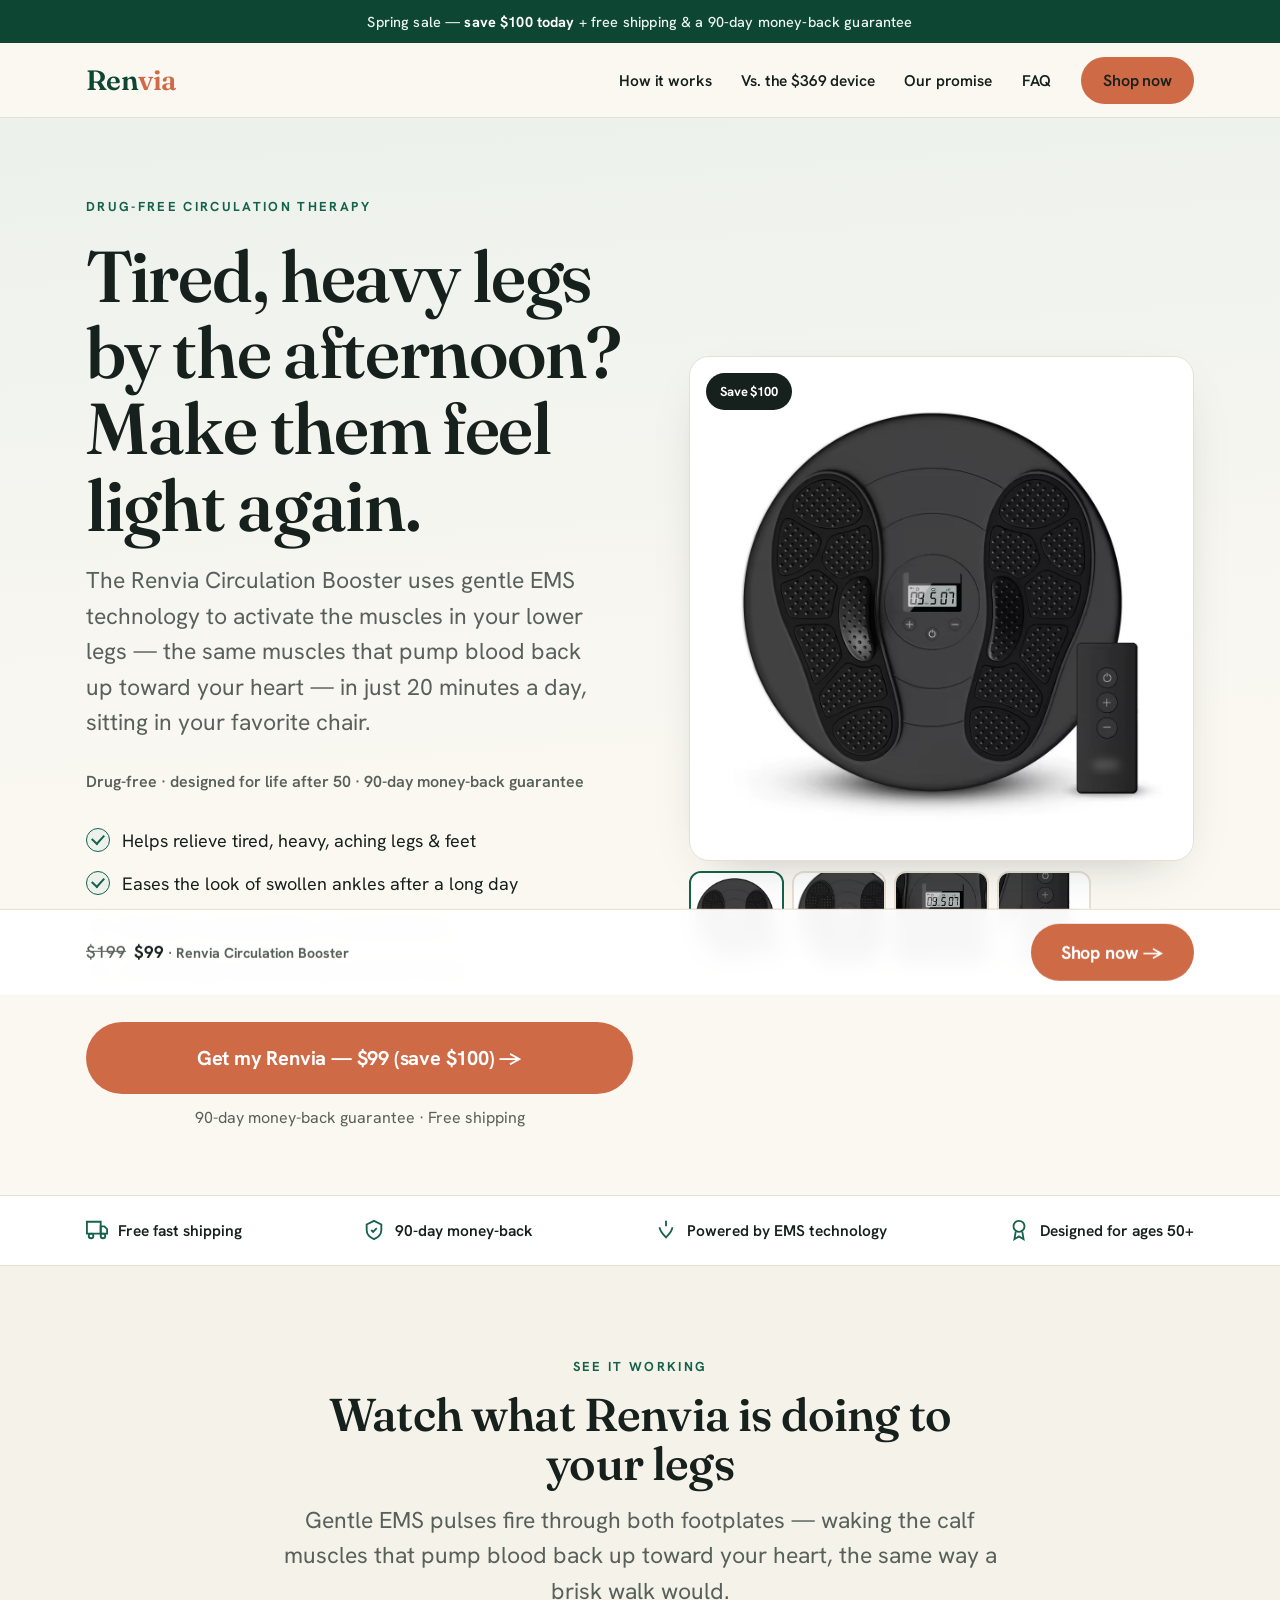
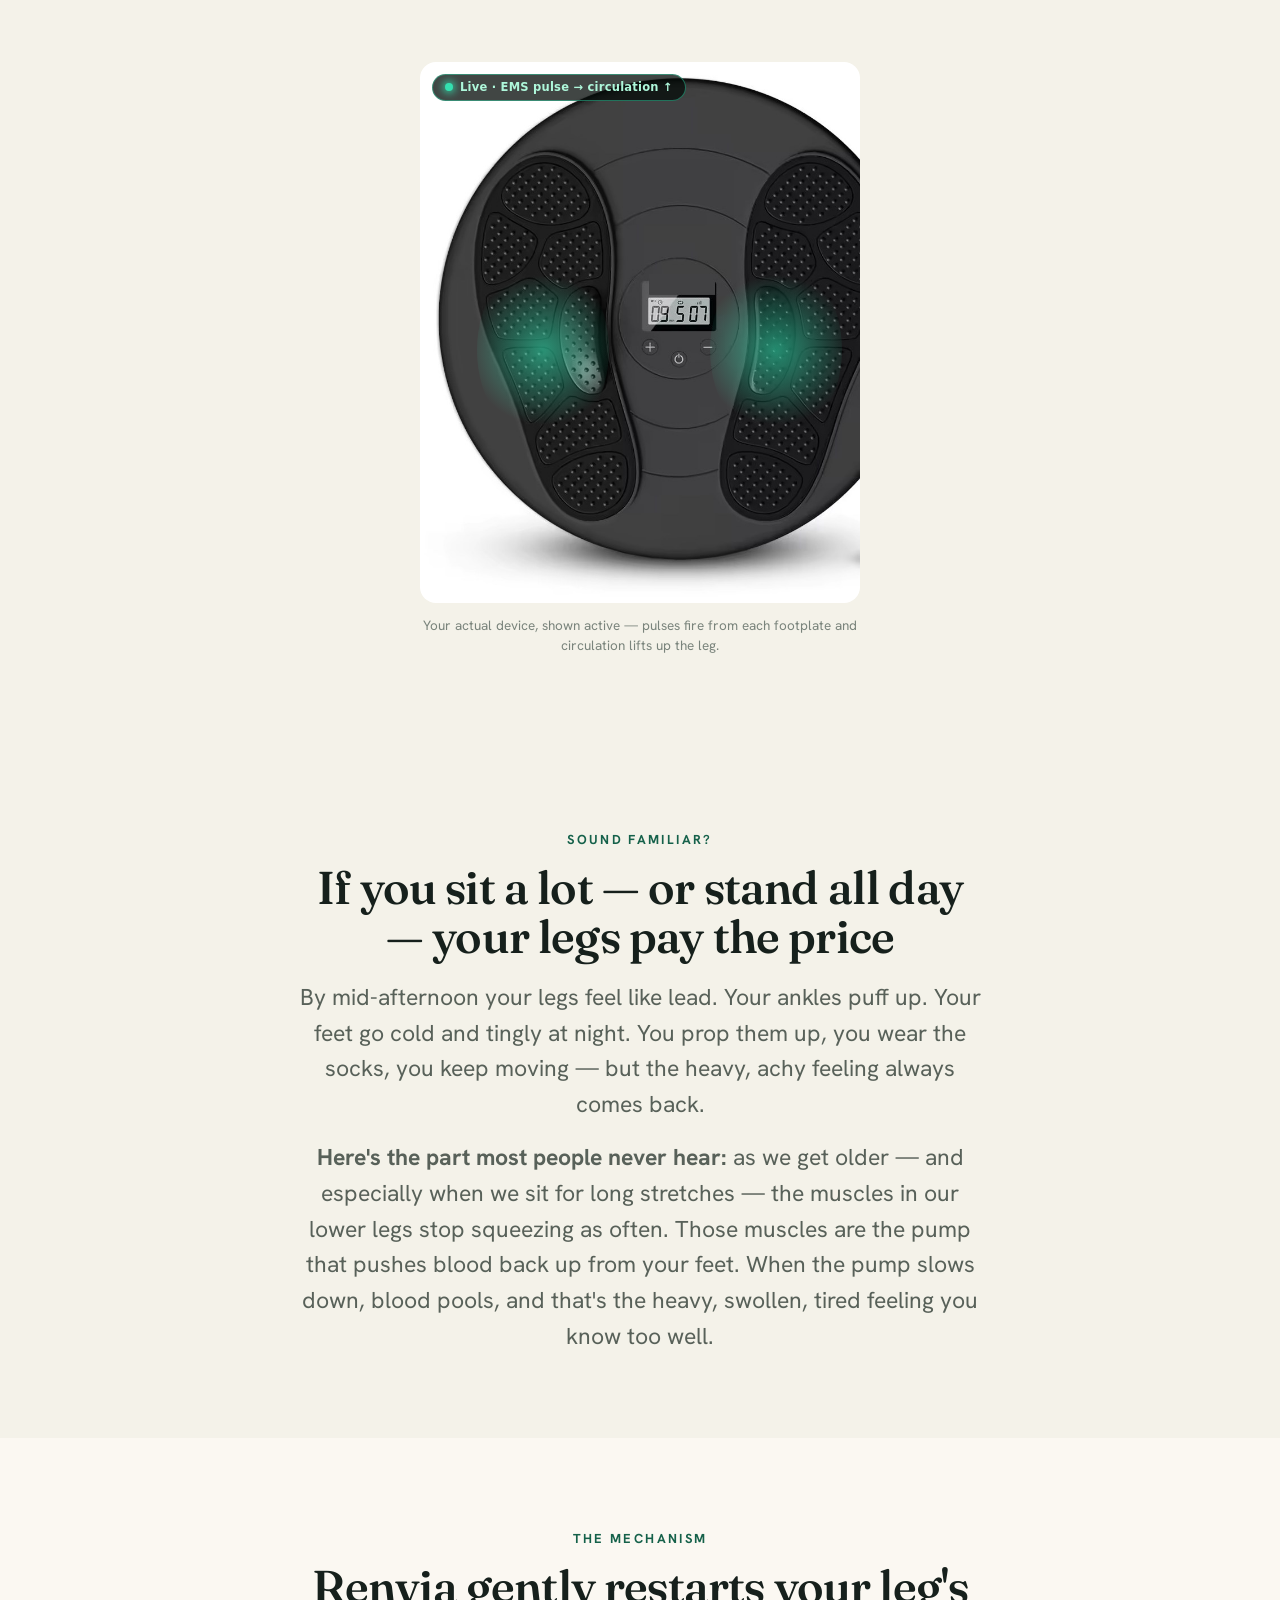
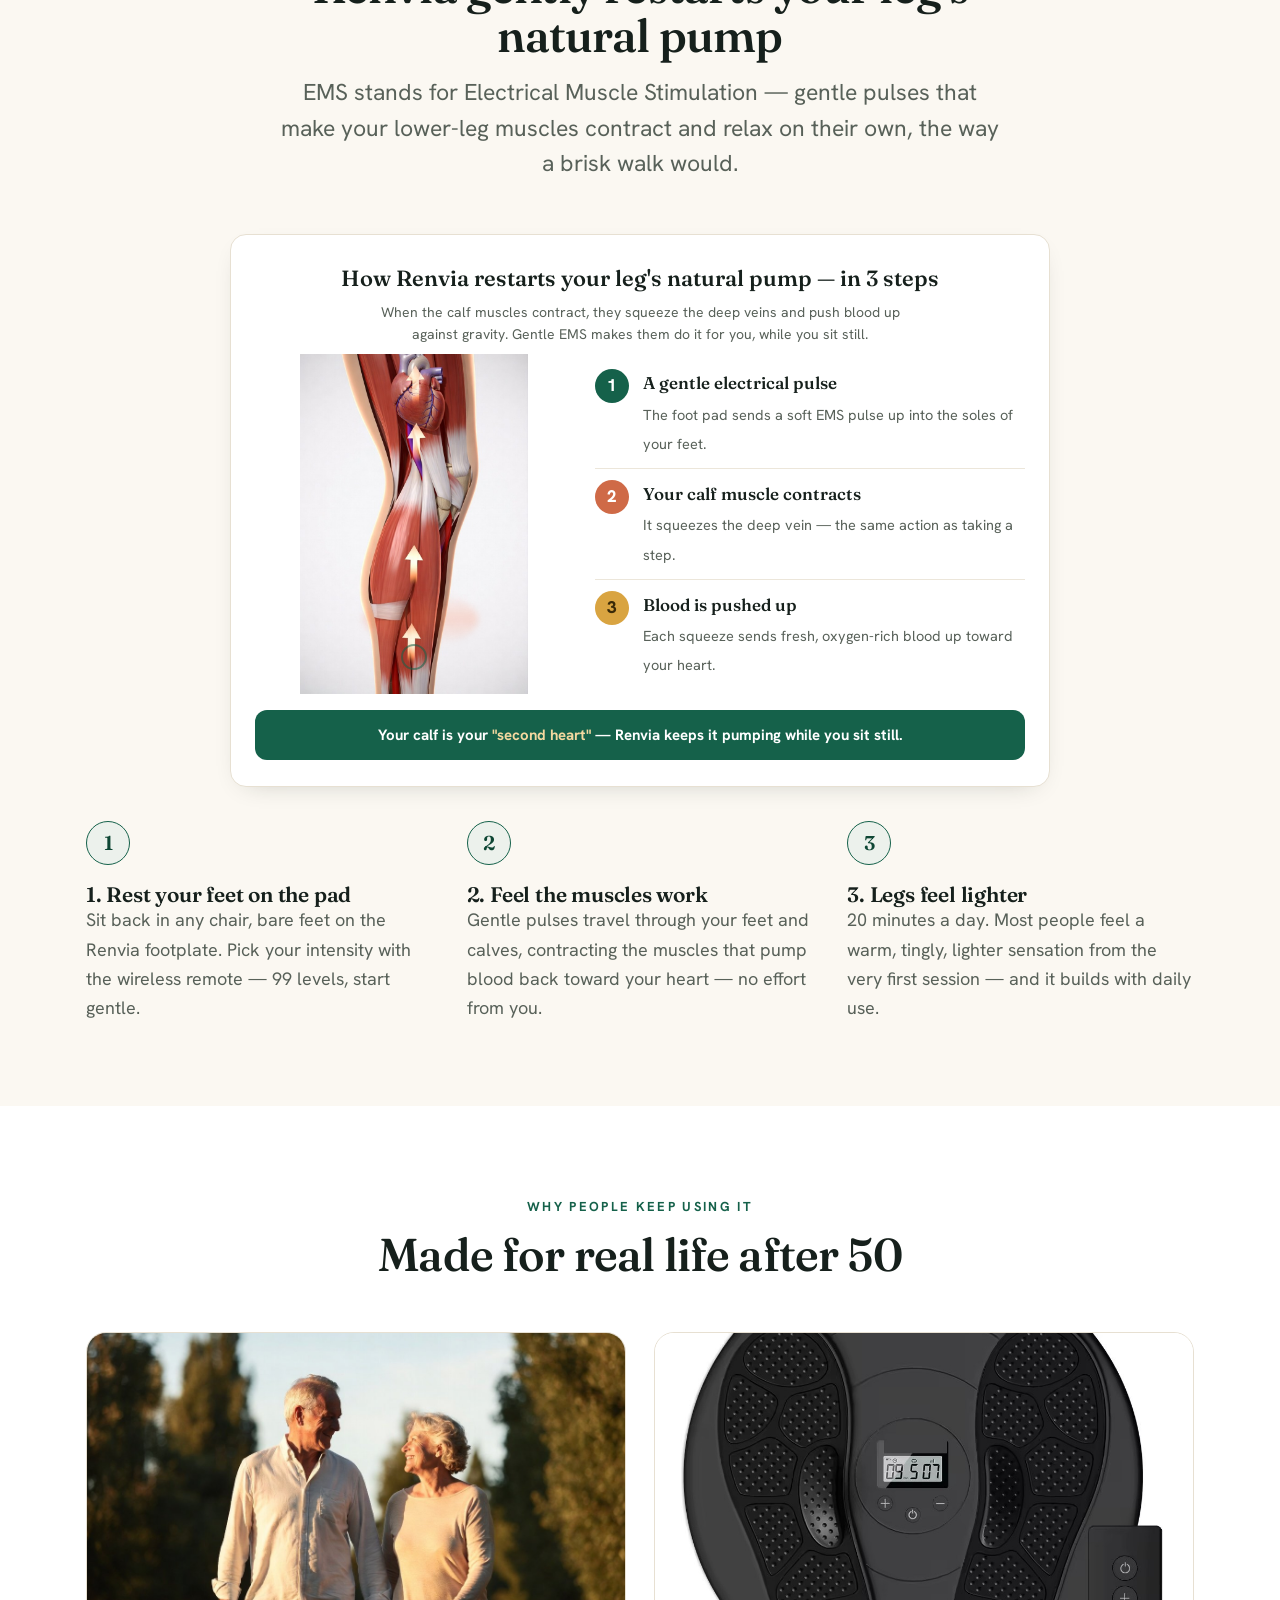
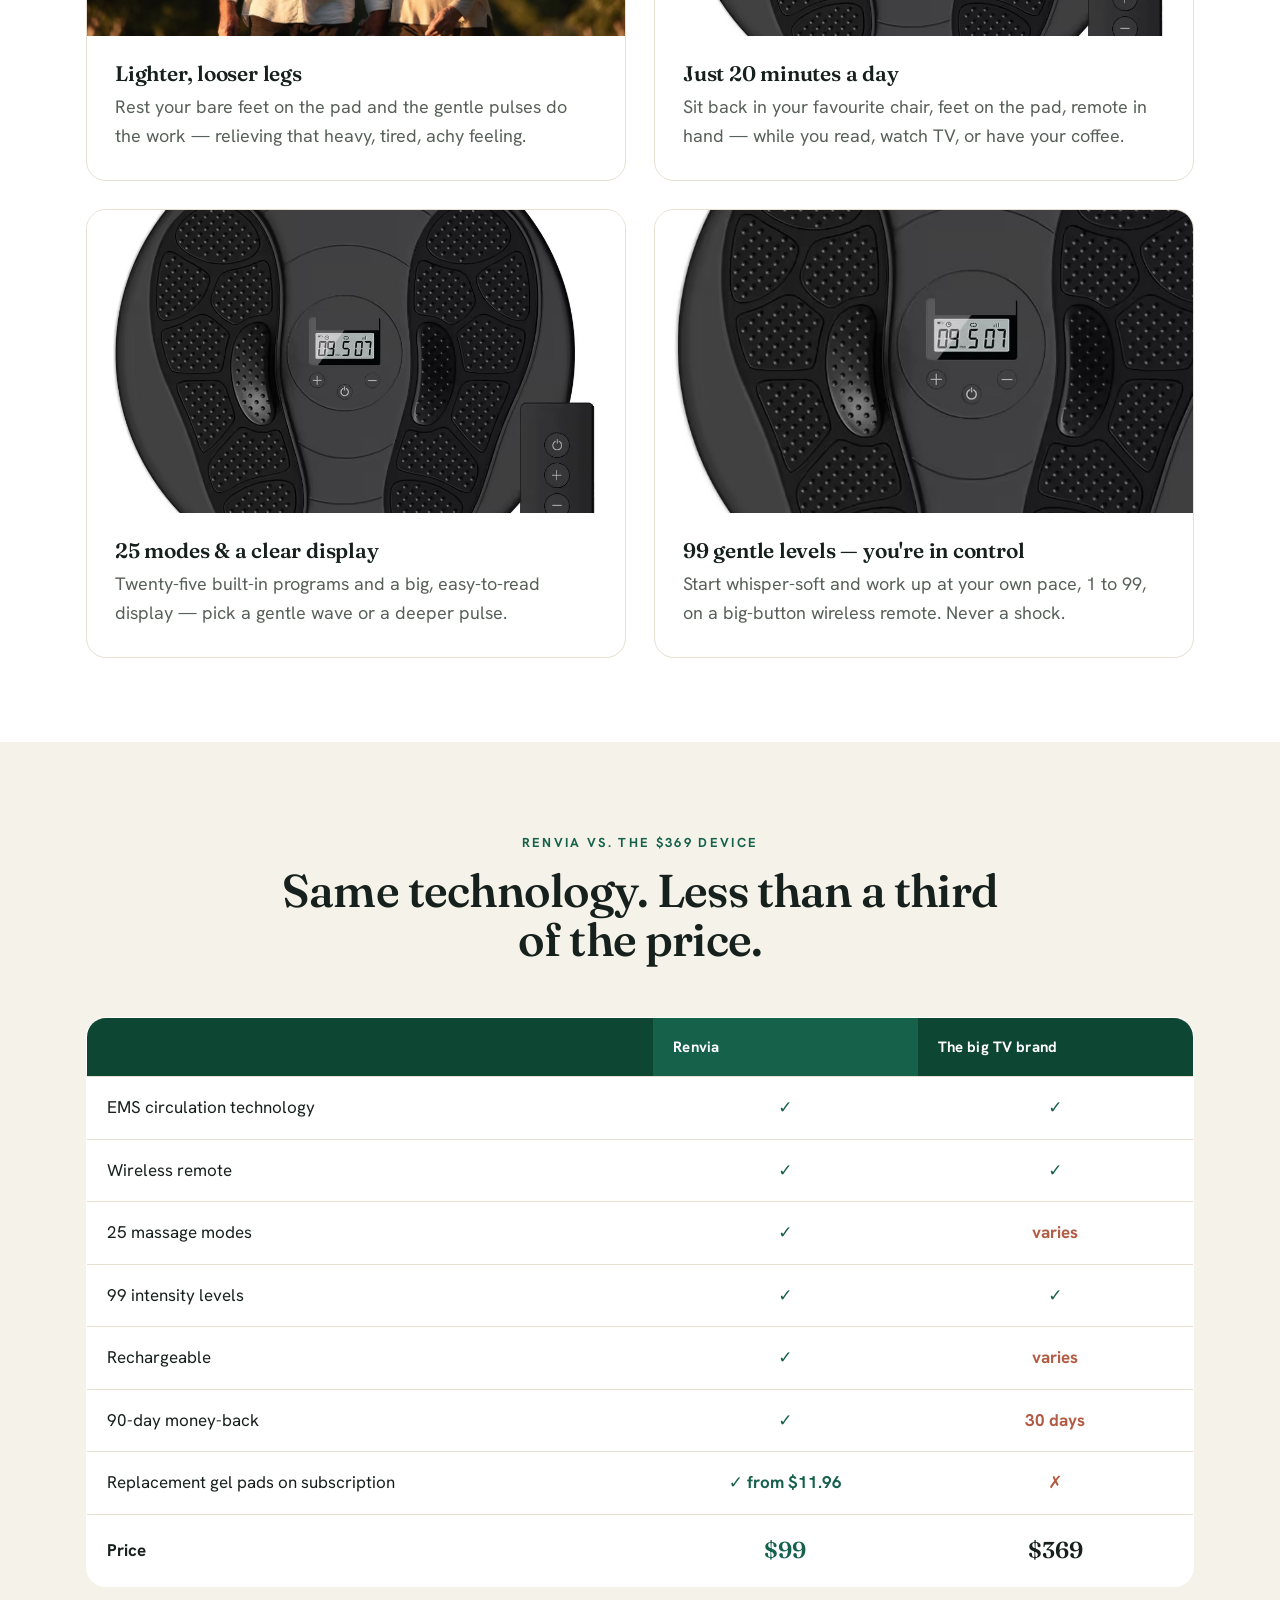
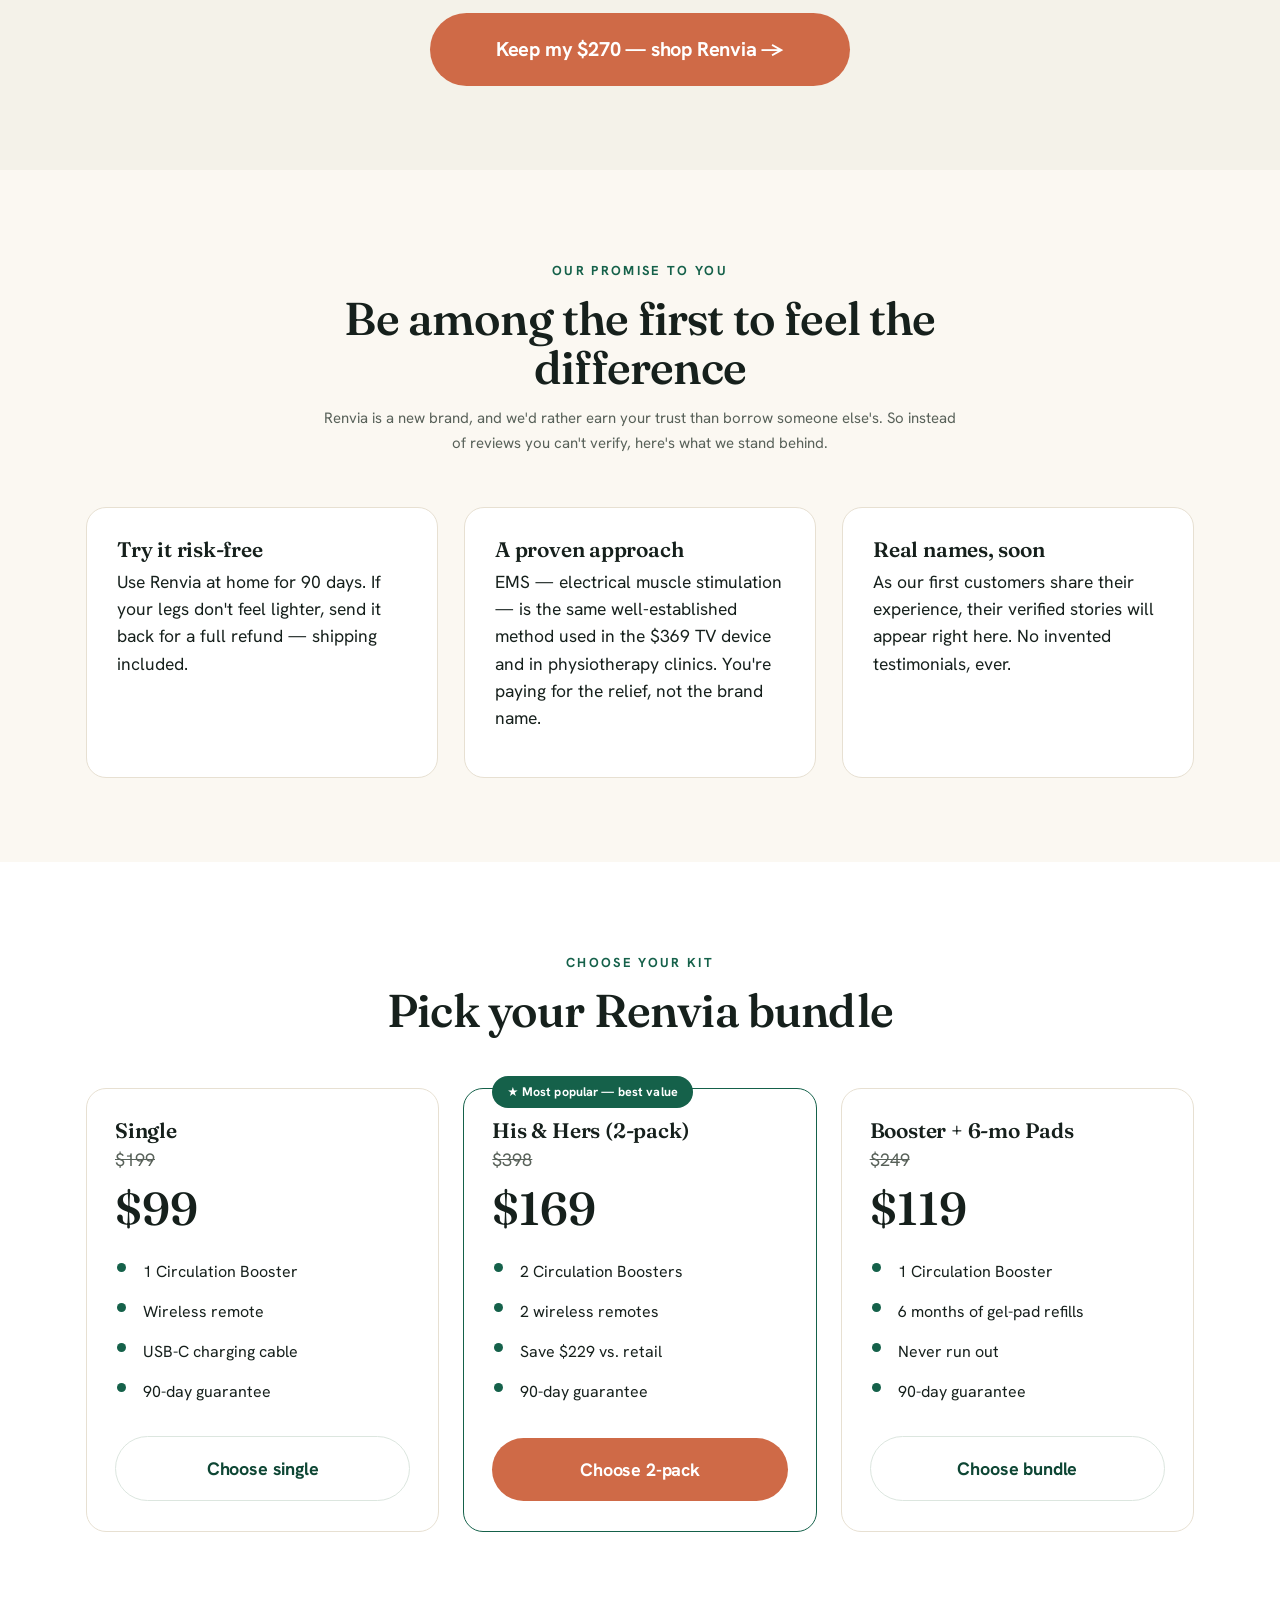
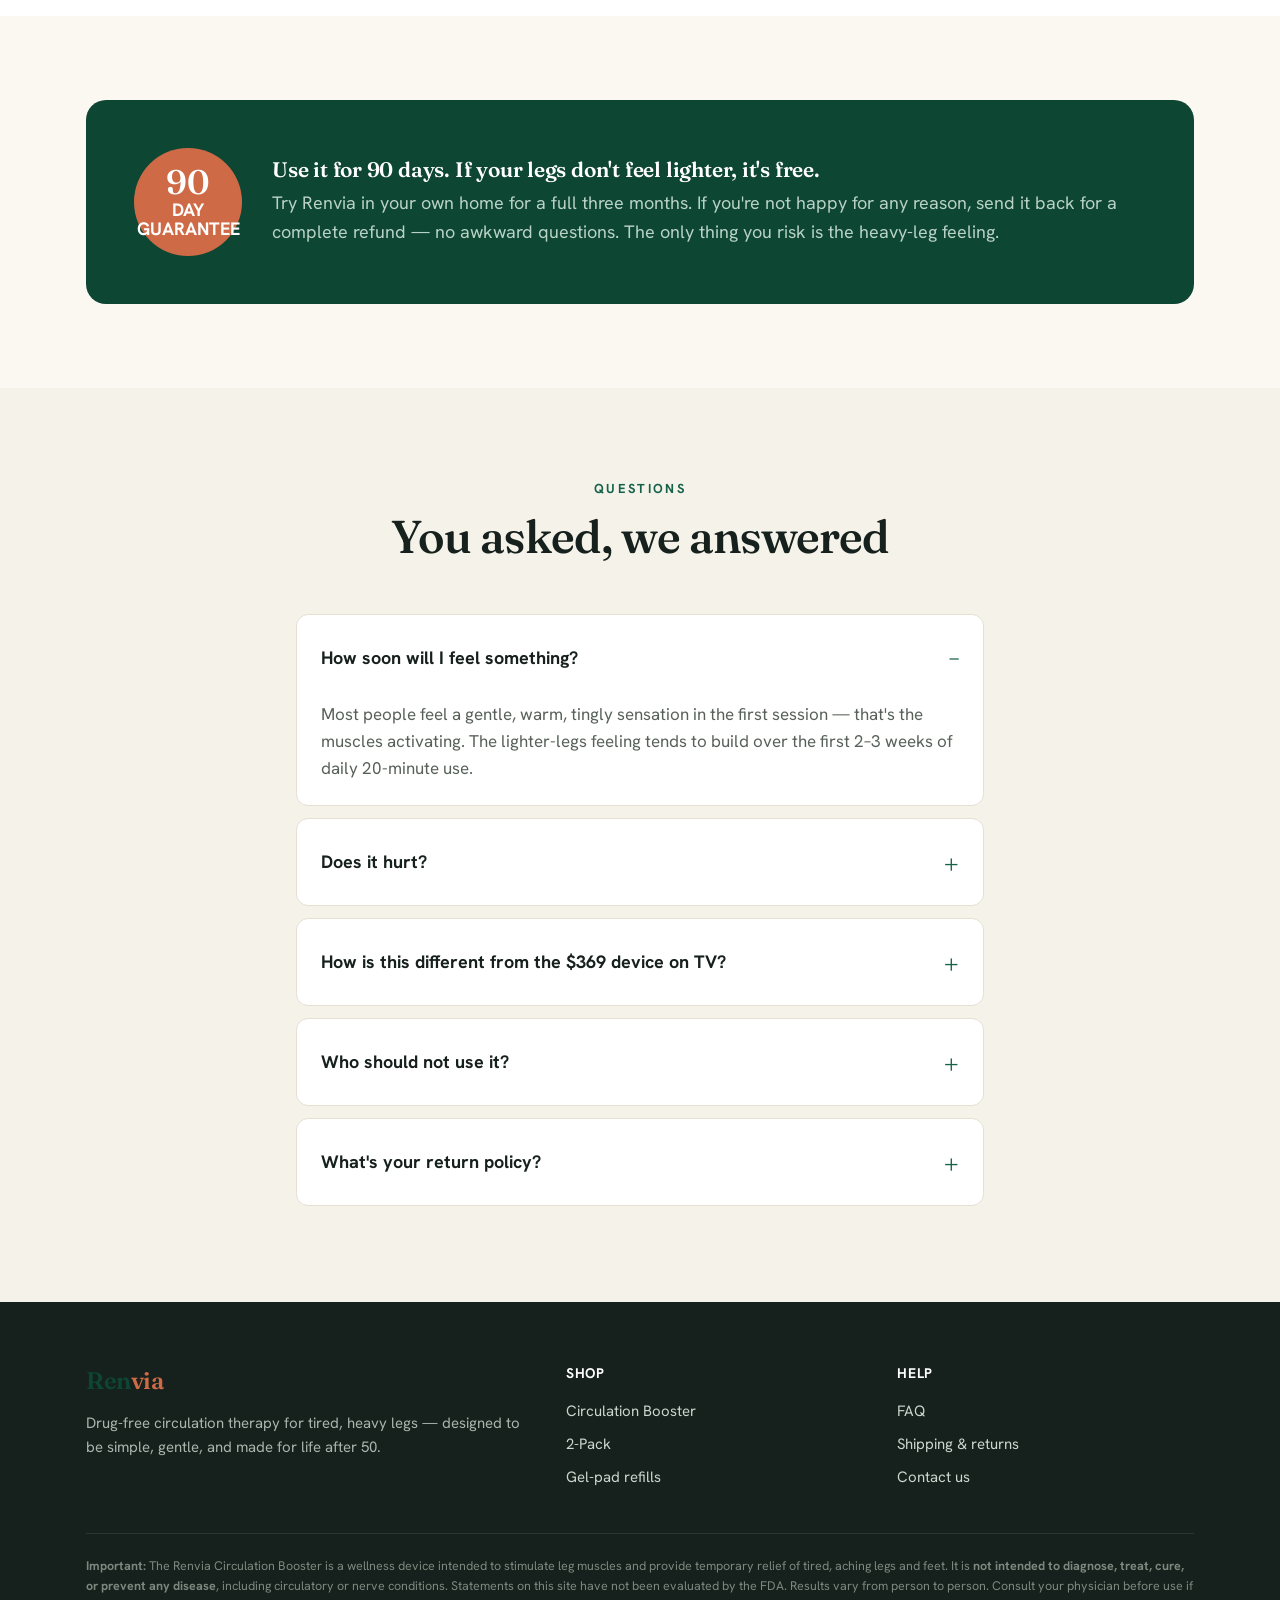
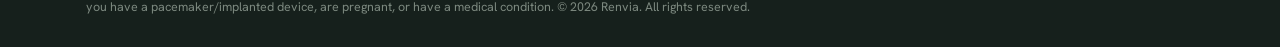
==== commit 421538bc: "feat: real-product EMS simulation overlay (replaces lookalike in-use photo) + richer mechanism anima" ====
--- a/index.html
+++ b/index.html
@@ -68,6 +68,31 @@
 @media(max-width:560px){.explgrid{grid-template-columns:1fr;gap:10px;}.explgrid .legimg{max-height:300px;}}
 @media(prefers-reduced-motion:reduce){.legwrap .flow,.legwrap .ems,.hgal-main .badge-float,.btn-cta.btn-lg{animation:none!important;}}
 </style>
+<style>
+/* === product simulation overlay + richer mechanism (2026-06-08) === */
+.simwrap{position:relative;display:block;width:100%;max-width:440px;margin:0 auto;line-height:0;border-radius:16px;overflow:hidden;background:#fff;}
+.simwrap>img{width:100%;display:block;}
+.simwrap .sim-glow{position:absolute;width:30%;height:34%;margin:-17% 0 0 -15%;border-radius:50%;background:radial-gradient(circle,rgba(52,224,176,.6),rgba(52,224,176,0) 66%);animation:simglow 1.6s ease-in-out infinite;pointer-events:none;}
+.simwrap .sim-glow.l{left:28%;top:50%;} .simwrap .sim-glow.r{left:81%;top:50%;animation-delay:.5s;}
+@keyframes simglow{0%,100%{opacity:.14;transform:scale(.8);}50%{opacity:.68;transform:scale(1.06);}}
+.simwrap .sim-ring{position:absolute;width:18px;height:18px;margin:-9px 0 0 -9px;border-radius:50%;border:2px solid rgba(90,240,200,.9);opacity:0;animation:simring 2.4s ease-out infinite;pointer-events:none;}
+.simwrap .sim-ring.l{left:28%;top:50%;} .simwrap .sim-ring.r{left:81%;top:50%;}
+.simwrap .sim-ring.d{animation-delay:1.2s;}
+@keyframes simring{0%{opacity:.85;transform:scale(.35);}60%{opacity:.3;}100%{opacity:0;transform:scale(6);}}
+.simwrap .sim-p{position:absolute;width:7px;height:7px;margin:-3px 0 0 -3px;border-radius:50%;background:radial-gradient(circle at 40% 35%,#aef7da,#27c88c);box-shadow:0 0 9px 2px rgba(52,224,176,.7);opacity:0;animation:simrise 2.8s ease-in infinite;pointer-events:none;}
+@keyframes simrise{0%{opacity:0;transform:translateY(16px) scale(.5);}14%{opacity:1;}82%{opacity:.85;}100%{opacity:0;transform:translateY(-120px) scale(1);}}
+.simwrap .sim-badge{position:absolute;left:12px;top:12px;display:flex;align-items:center;gap:7px;background:rgba(6,12,10,.76);color:#aef7da;font:600 11.5px/1 system-ui,-apple-system,sans-serif;letter-spacing:.02em;padding:7px 12px;border-radius:999px;border:1px solid rgba(52,224,176,.45);}
+.simwrap .sim-dot{width:8px;height:8px;border-radius:50%;background:#34e0b0;box-shadow:0 0 8px 2px rgba(52,224,176,.9);animation:simblink 1.2s ease-in-out infinite;}
+@keyframes simblink{0%,100%{opacity:1;}50%{opacity:.25;}}
+.sim-cap{text-align:center;color:#7a847c;font-size:13.5px;line-height:1.45;}
+/* richer mechanism leg */
+.legwrap{overflow:hidden;border-radius:10px;}
+.legwrap .flow{width:13px;height:13px;margin-left:-6px;box-shadow:0 0 14px 3px rgba(255,90,50,.72);}
+.legwrap .flow:nth-of-type(2){left:52%;}
+.legwrap::after{content:"";position:absolute;left:34%;right:30%;bottom:14%;height:16%;background:linear-gradient(180deg,rgba(255,120,70,0),rgba(255,120,70,.22),rgba(255,120,70,0));border-radius:50%;filter:blur(3px);animation:legwave 2.6s ease-in infinite;z-index:2;pointer-events:none;}
+@keyframes legwave{0%{opacity:0;transform:translateY(0);}18%{opacity:.85;}100%{opacity:0;transform:translateY(-210px);}}
+@media(prefers-reduced-motion:reduce){.simwrap .sim-glow,.simwrap .sim-ring,.simwrap .sim-p,.simwrap .sim-dot,.legwrap::after{animation:none;}.simwrap .sim-glow{opacity:.5;}}
+</style>
 </head>
 <body>
 
@@ -111,7 +136,6 @@
           <button class="hgal-t" data-src="assets/prod-pad.jpg" aria-label="Foot pad"><img src="assets/prod-pad.jpg" alt="The round foot pad"></button>
           <button class="hgal-t" data-src="assets/prod-controls.jpg" aria-label="Controls and display"><img src="assets/prod-controls.jpg" alt="Display and controls"></button>
           <button class="hgal-t" data-src="assets/prod-remote.jpg" aria-label="Remote"><img src="assets/prod-remote.jpg" alt="Wireless remote"></button>
-          <button class="hgal-t" data-src="assets/adv-inuse.jpg" aria-label="In use"><img src="assets/adv-inuse.jpg" alt="Bare feet resting on the pad"></button>
         </div>
       </div>
     </div>
@@ -127,6 +151,12 @@
     <div class="t"><svg width="22" height="22" viewBox="0 0 24 24" fill="none" stroke="currentColor" stroke-width="2"><circle cx="12" cy="8" r="6"/><path d="M8.5 13.5L7 22l5-3 5 3-1.5-8.5"/></svg> Designed for ages 50+</div>
   </div>
 </div>
+
+<!-- SEE IT WORKING -->
+<section class="bg-mint"><div class="container"><div class="section-head"><span class="eyebrow">See it working</span><h2>Watch what Renvia is doing to your legs</h2><p class="lead">Gentle EMS pulses fire through both footplates — waking the calf muscles that pump blood back up toward your heart, the same way a brisk walk would.</p></div>
+<div class="simwrap"><img src="assets/prod-pad.jpg" alt="The real Renvia foot pad shown active — gentle EMS pulses firing through both footplate zones"><span class="sim-glow l"></span><span class="sim-glow r"></span><span class="sim-ring l"></span><span class="sim-ring l d"></span><span class="sim-ring r"></span><span class="sim-ring r d"></span><span class="sim-p" style="left:24%;top:58%"></span><span class="sim-p" style="left:31%;top:60%;animation-delay:.9s"></span><span class="sim-p" style="left:78%;top:58%;animation-delay:.45s"></span><span class="sim-p" style="left:84%;top:60%;animation-delay:1.4s"></span><span class="sim-badge"><span class="sim-dot"></span>Live · EMS pulse &rarr; circulation &uarr;</span></div>
+<div class="sim-cap" style="max-width:440px;margin:13px auto 0">Your actual device, shown active — pulses fire from each footplate and circulation lifts up the leg.</div>
+</div></section>
 
 <!-- PROBLEM -->
 <section class="bg-mint" id="problem">
@@ -170,8 +200,8 @@
   <div class="container">
     <div class="section-head"><span class="eyebrow">Why people keep using it</span><h2>Made for real life after 50</h2></div>
     <div class="features">
-      <div class="feature reveal"><div class="ph"><img src="assets/adv-inuse.jpg" alt="Bare feet resting on the round Renvia foot pad"></div><div class="ft-body"><h3>Lighter, looser legs</h3><p class="muted">Rest your bare feet on the pad and the gentle pulses do the work — relieving that heavy, tired, achy feeling.</p></div></div>
-      <div class="feature reveal"><div class="ph"><img src="assets/adv-chair.jpg" alt="A woman relaxing in a chair with her feet on the pad, remote in hand"></div><div class="ft-body"><h3>Just 20 minutes a day</h3><p class="muted">Sit back in your favourite chair, feet on the pad, remote in hand — while you read, watch TV, or have your coffee.</p></div></div>
+      <div class="feature reveal"><div class="ph"><img src="assets/adv-walk.jpg" alt="An older couple out walking together, relaxed and active"></div><div class="ft-body"><h3>Lighter, looser legs</h3><p class="muted">Rest your bare feet on the pad and the gentle pulses do the work — relieving that heavy, tired, achy feeling.</p></div></div>
+      <div class="feature reveal"><div class="ph"><img src="assets/product.jpg" alt="The Renvia Circulation Booster — foot pad and wireless remote"></div><div class="ft-body"><h3>Just 20 minutes a day</h3><p class="muted">Sit back in your favourite chair, feet on the pad, remote in hand — while you read, watch TV, or have your coffee.</p></div></div>
       <div class="feature reveal"><div class="ph"><img src="assets/product.jpg" alt="The Renvia Circulation Booster with its clear central display"></div><div class="ft-body"><h3>25 modes &amp; a clear display</h3><p class="muted">Twenty-five built-in programs and a big, easy-to-read display — pick a gentle wave or a deeper pulse.</p></div></div>
       <div class="feature reveal"><div class="ph"><img src="assets/prod-pad.jpg" alt="The round Renvia foot pad, top view"></div><div class="ft-body"><h3>99 gentle levels — you're in control</h3><p class="muted">Start whisper-soft and work up at your own pace, 1 to 99, on a big-button wireless remote. Never a shock.</p></div></div>
     </div>
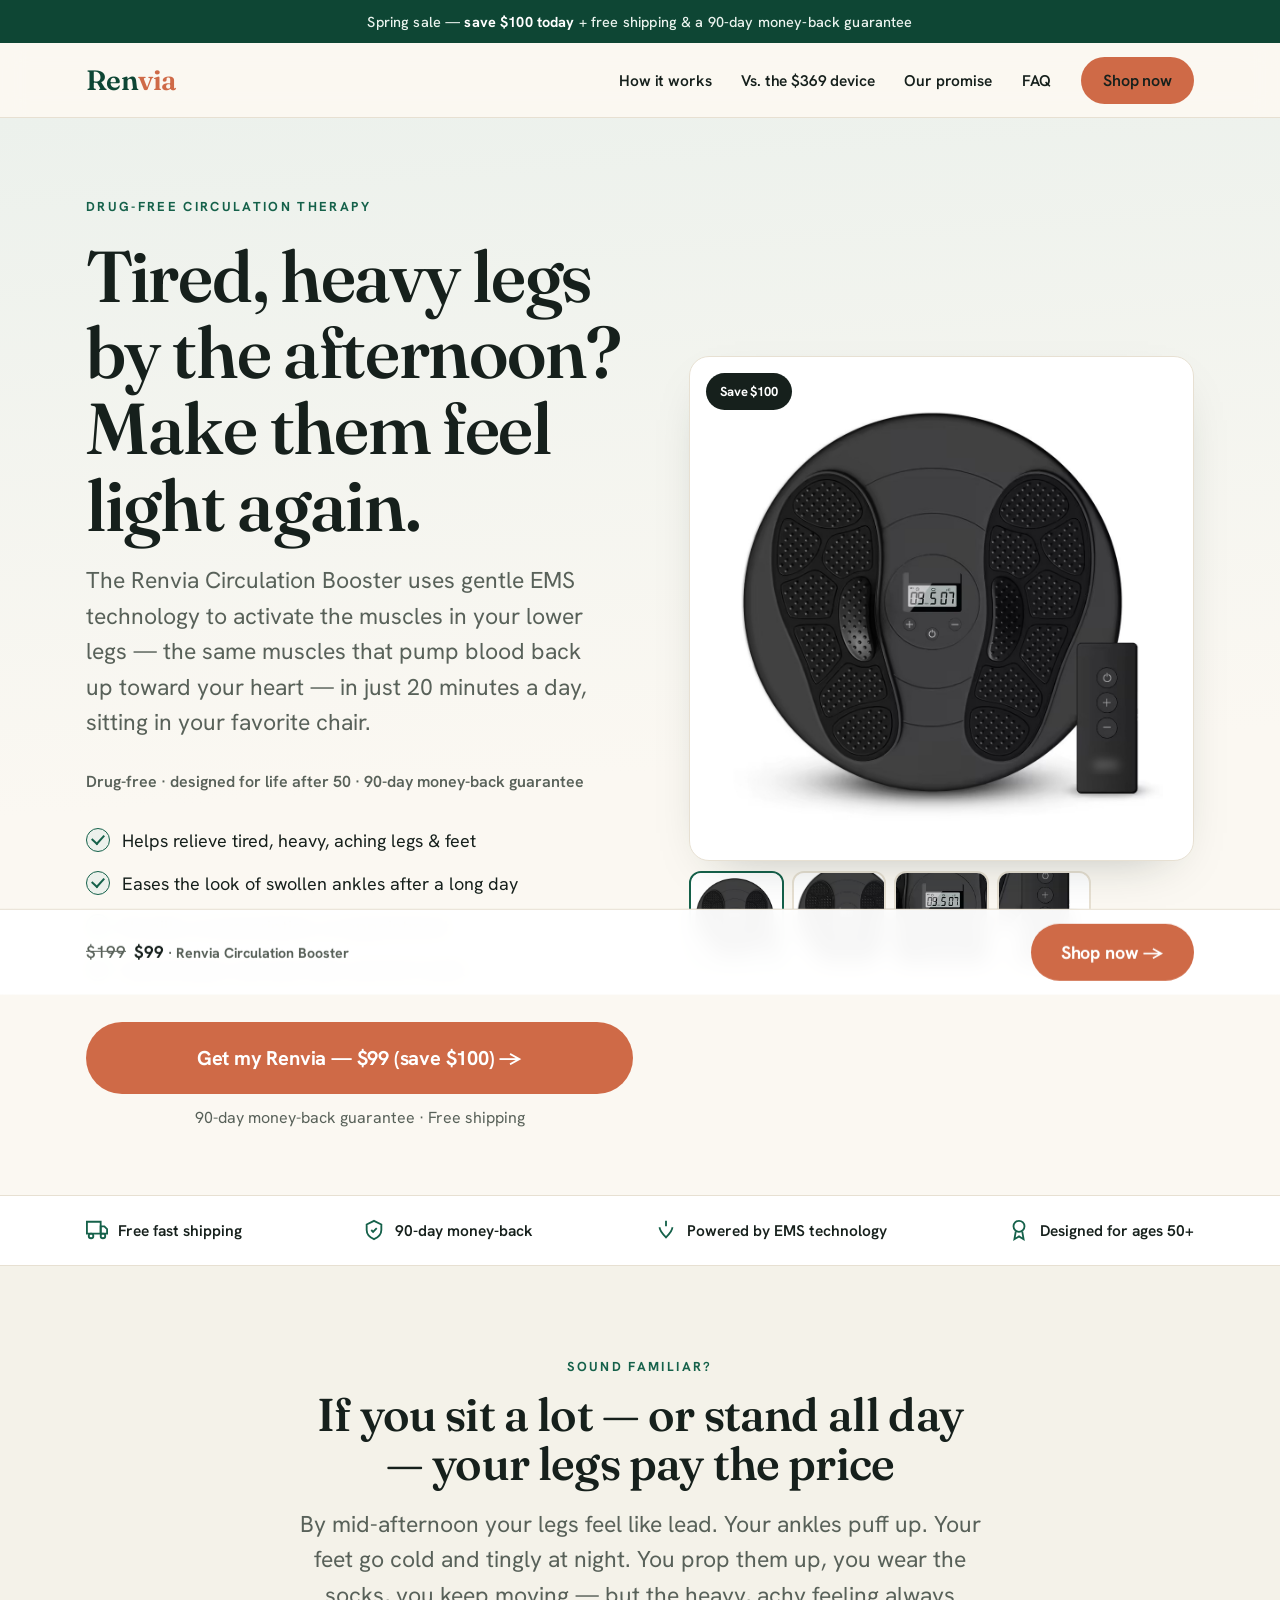
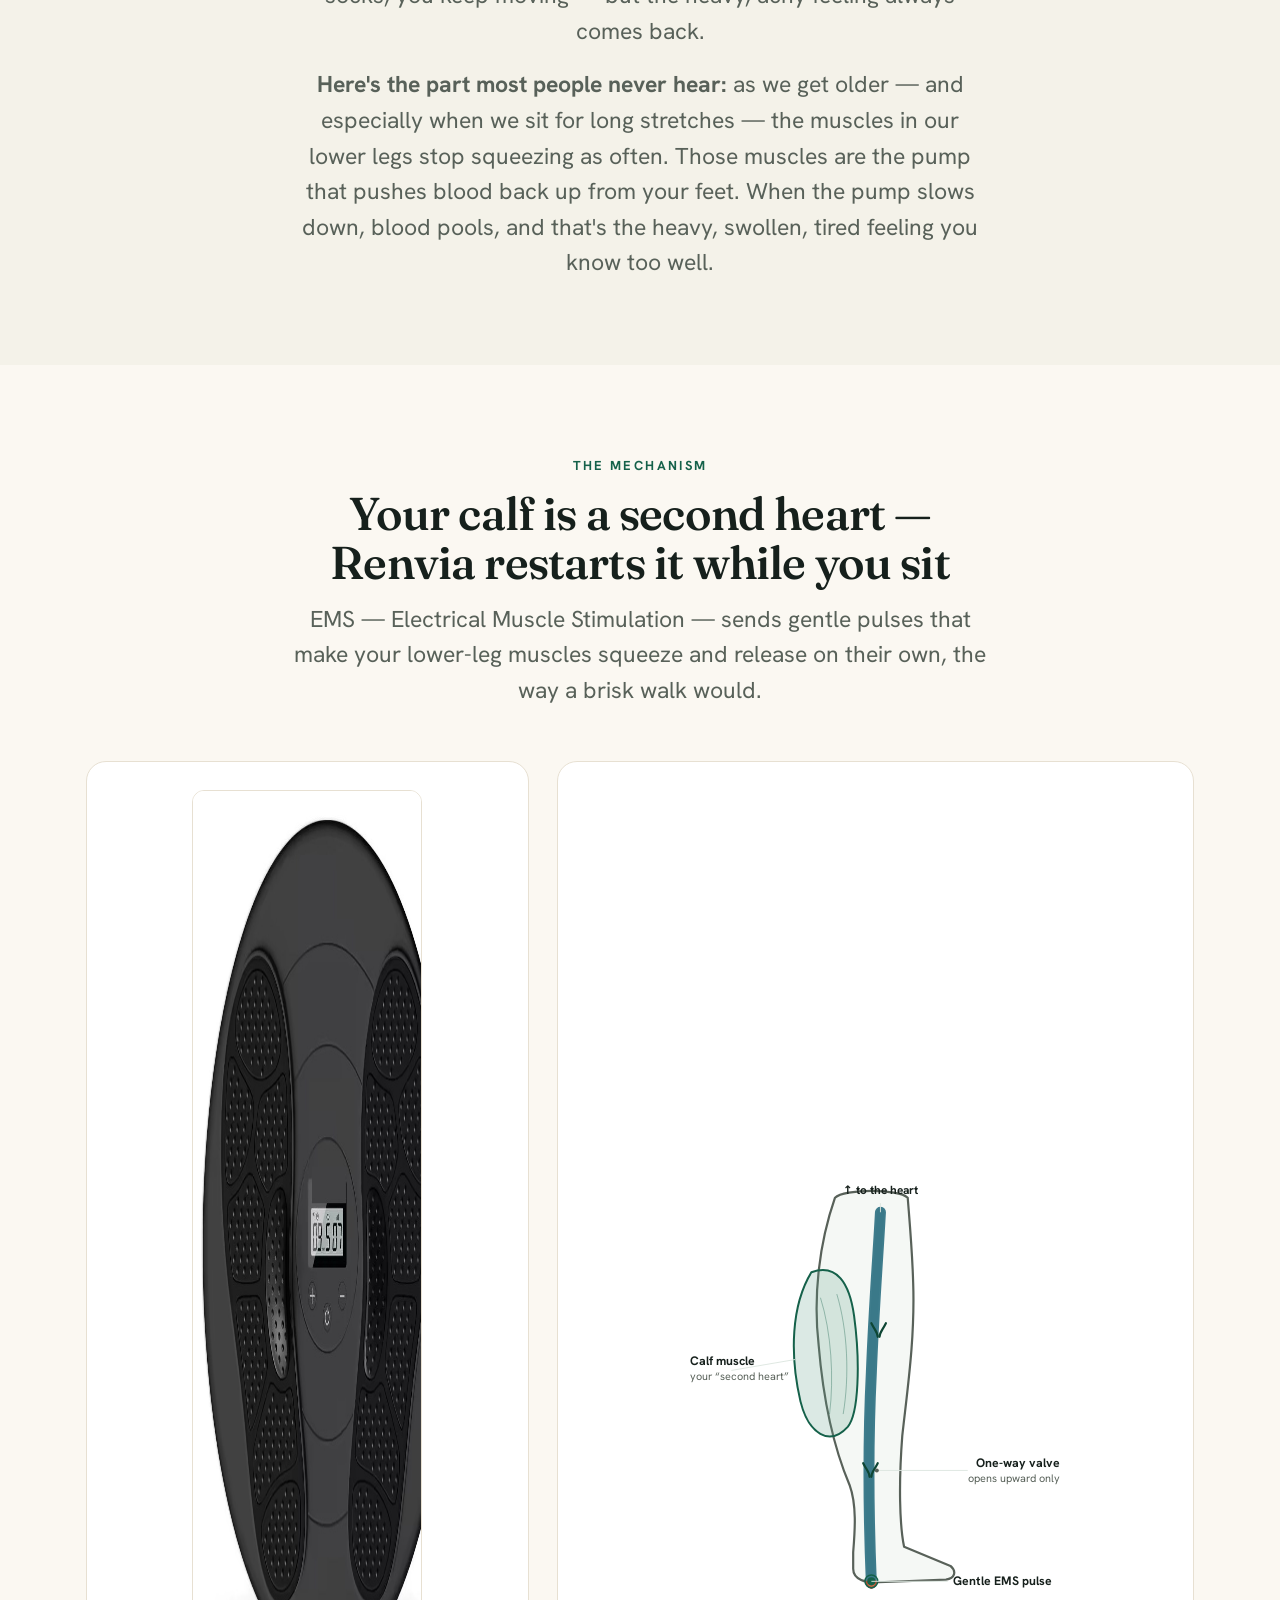
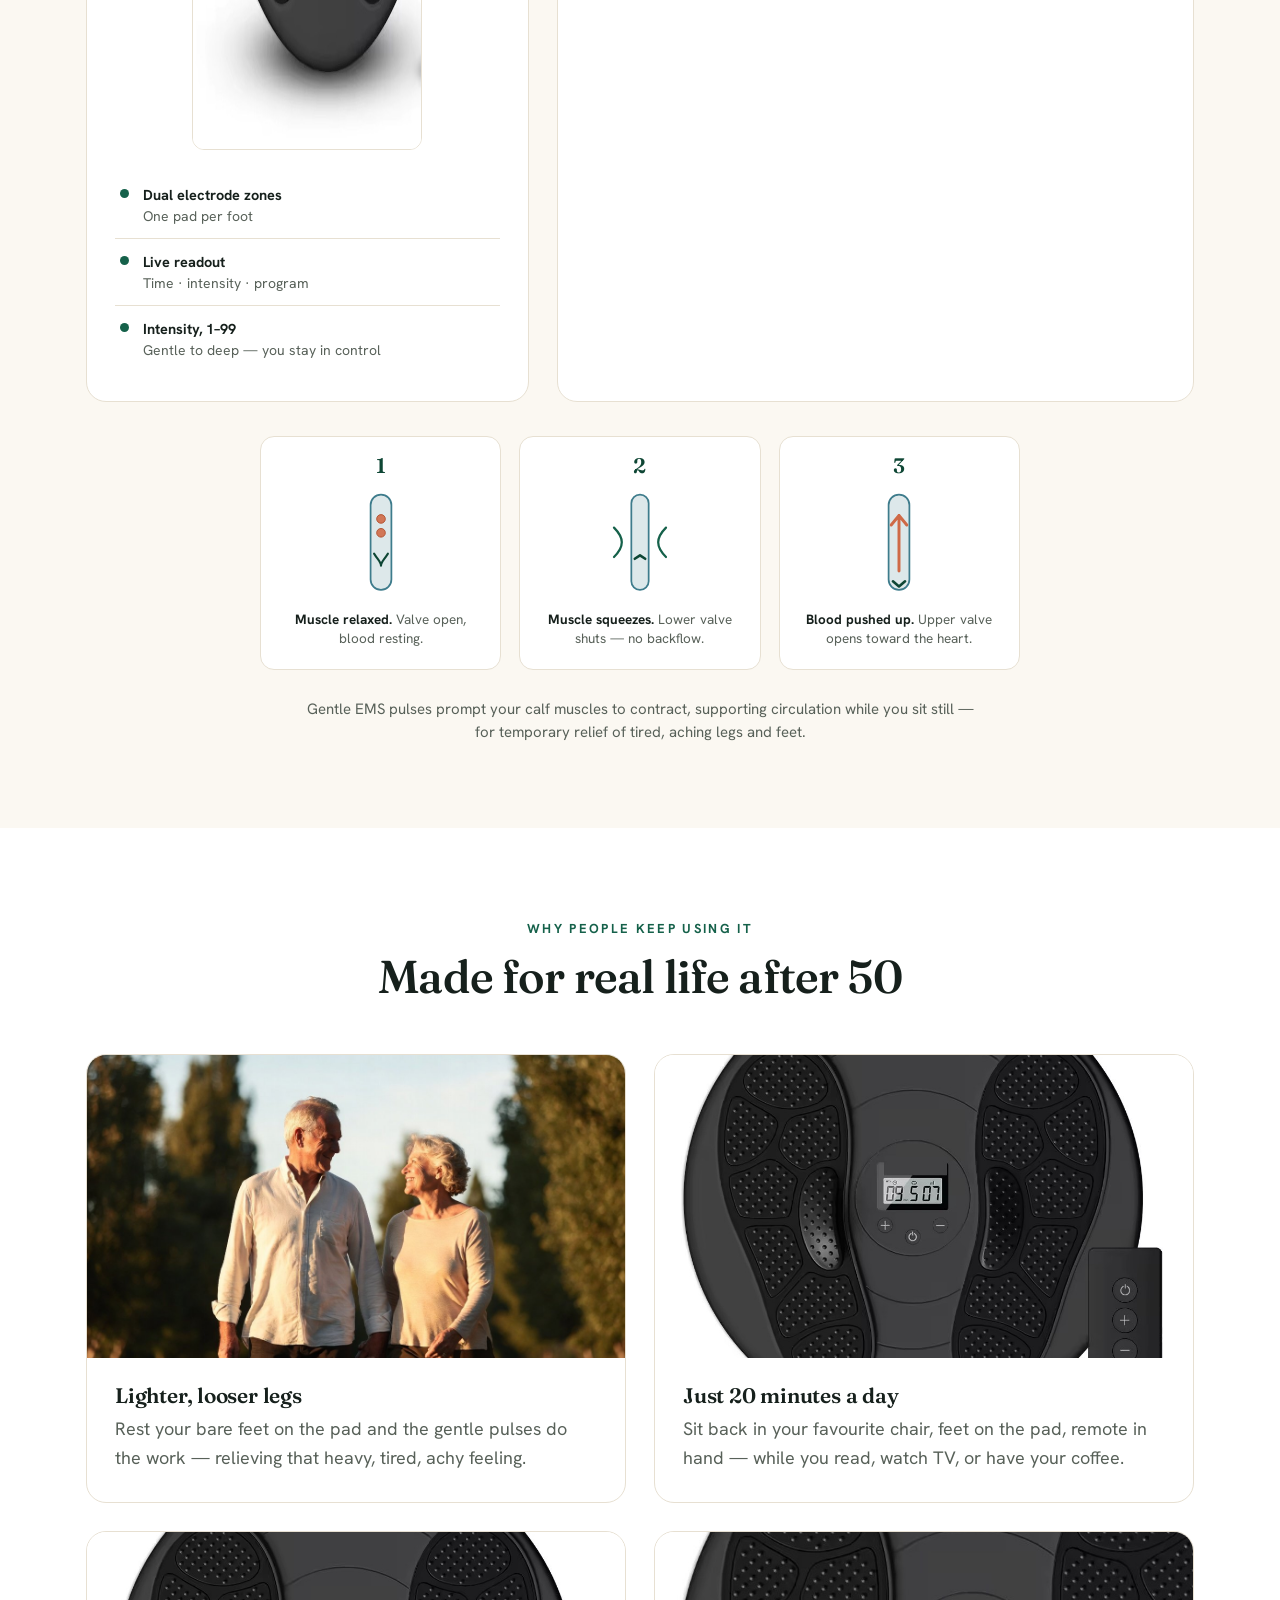
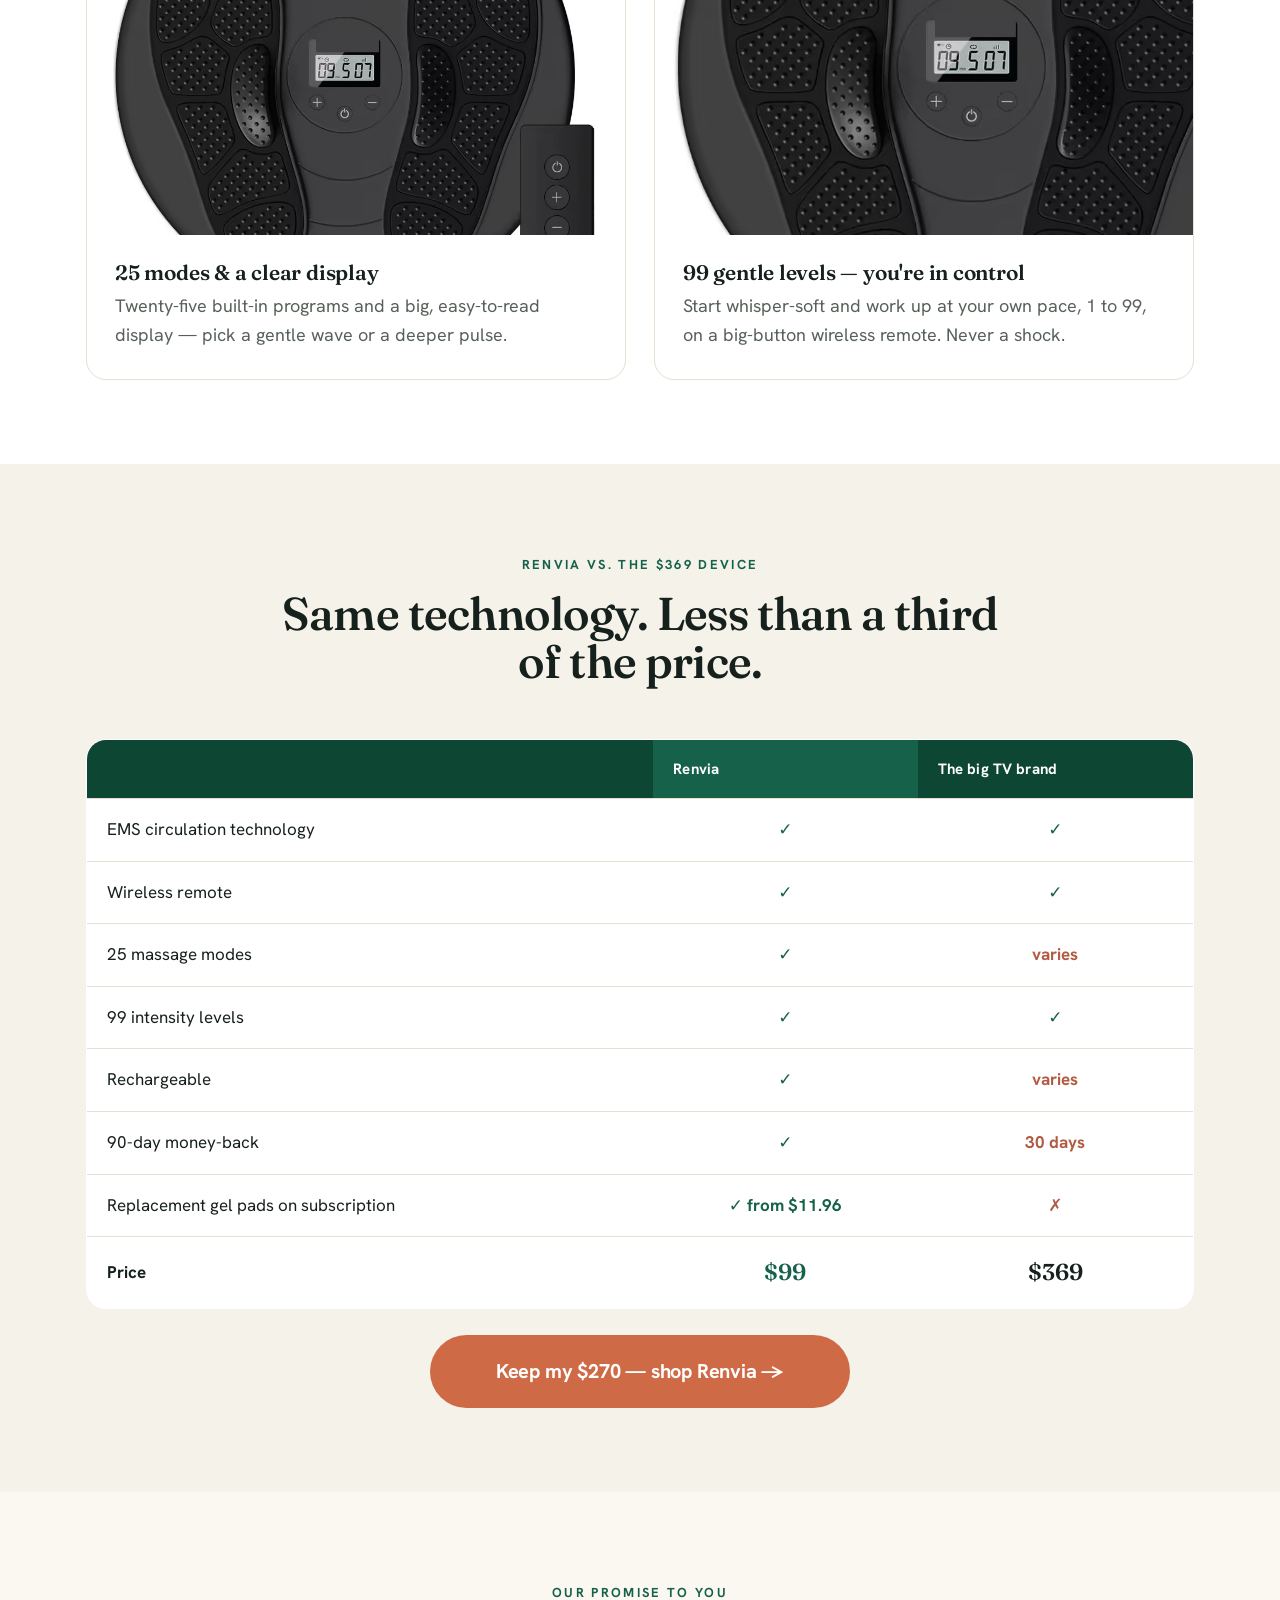
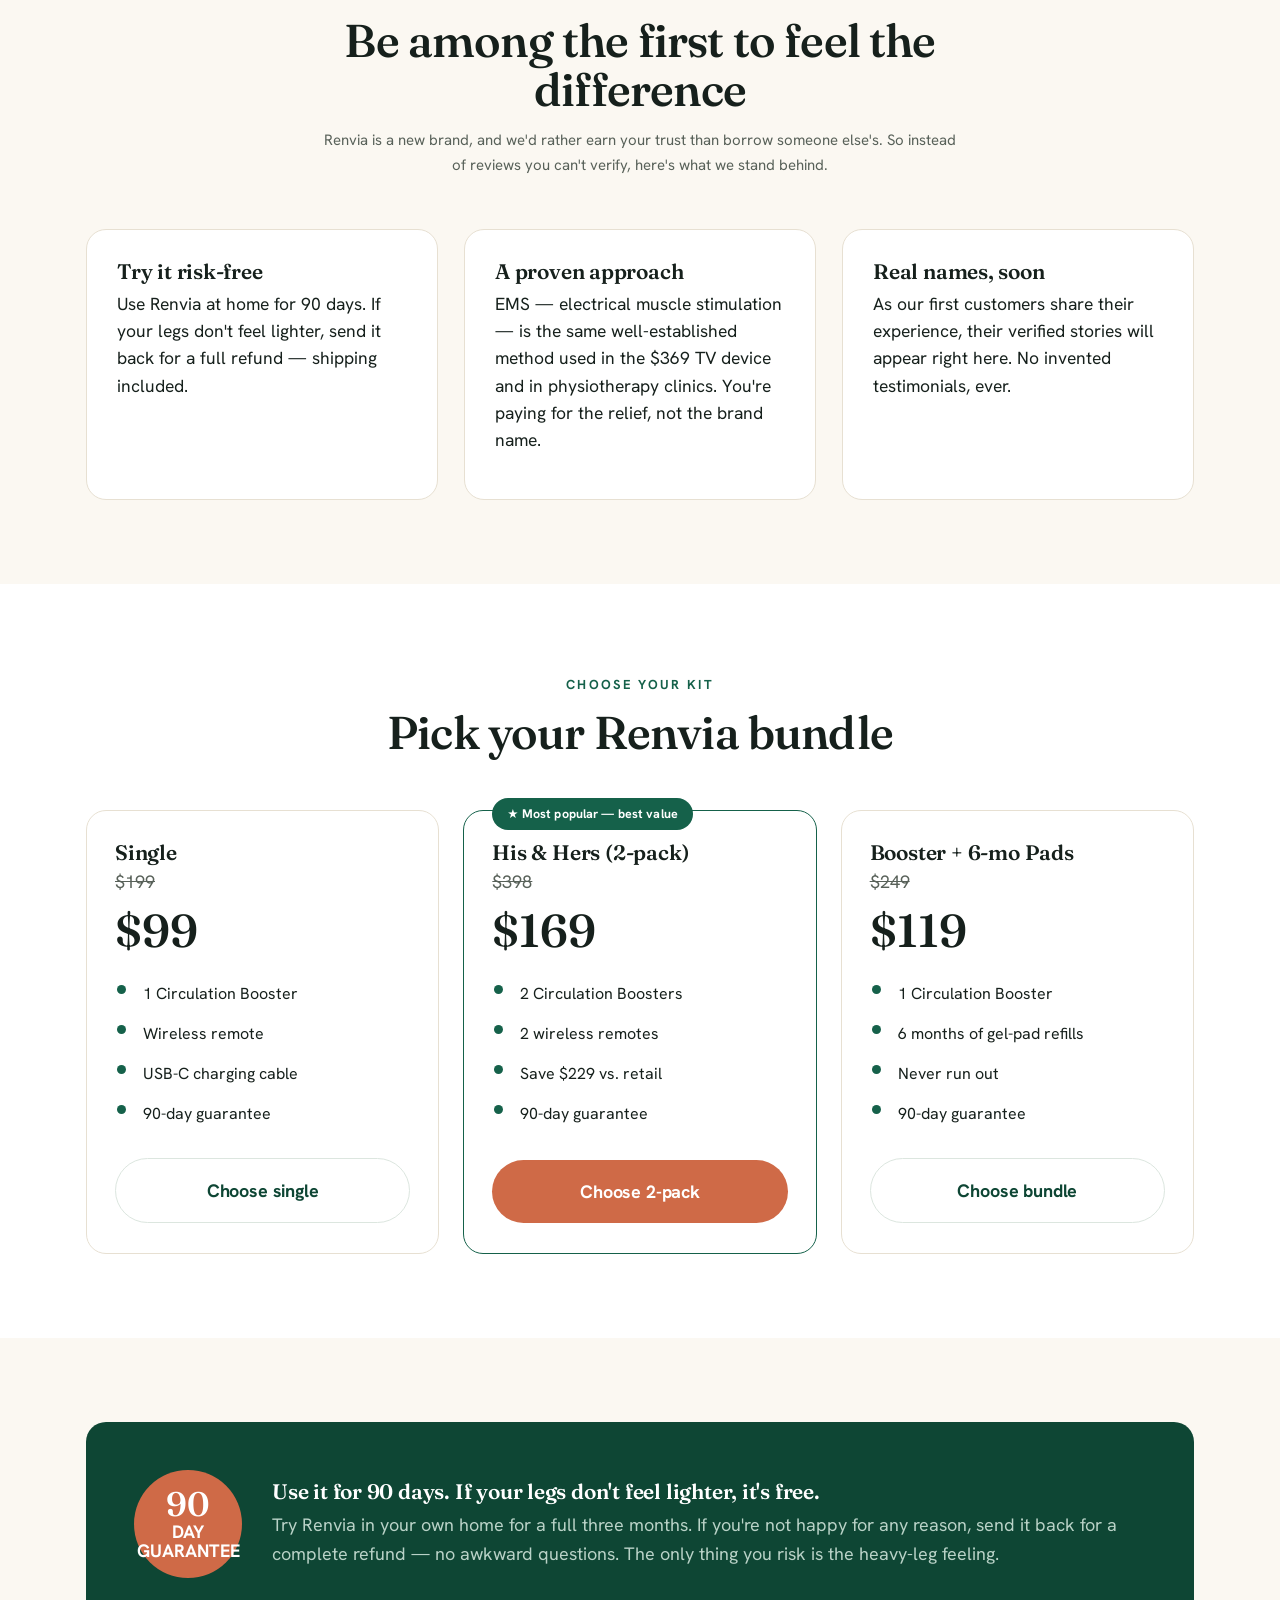
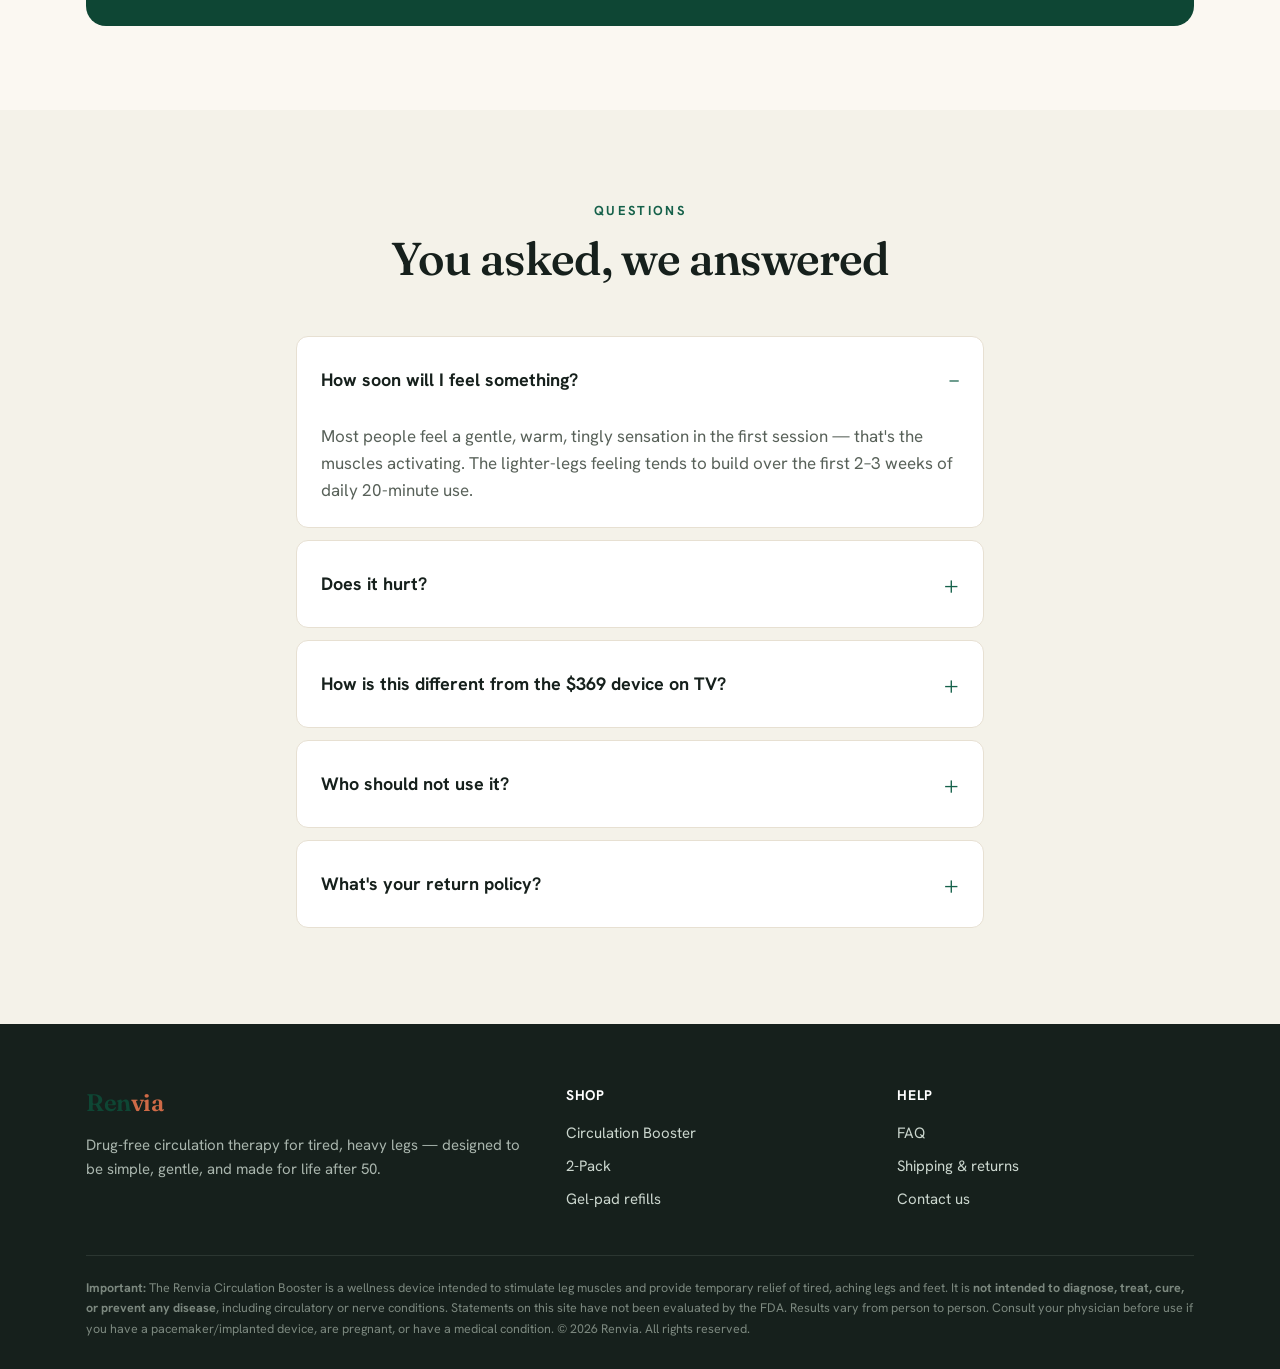
==== commit efd315f6: "feat: professional medical mechanism module on homepage (anatomical SVG + valve strip), kill neon ov" ====
--- a/index.html
+++ b/index.html
@@ -34,65 +34,6 @@
 .hgal-t img{width:100%;height:100%;object-fit:cover;display:block;}
 @media(prefers-reduced-motion:reduce){.hgal-main img{transition:none;}}
 </style>
-<style>
-/* homepage mechanism + animation + motion (2026-06-05) */
-:root{--soft:#586159;}
-.diagram{background:#fff;border:1px solid var(--line);border-radius:16px;padding:26px 24px;box-shadow:0 8px 26px -16px rgba(22,32,28,.30);}
-.diagram h4{font-family:var(--serif);font-weight:560;font-size:22px;text-align:center;margin-bottom:4px;}
-.diagram .sub{text-align:center;color:#586159;font-size:14px;margin:0 auto 8px;max-width:560px;}
-.explgrid{display:grid;grid-template-columns:.85fr 1.15fr;gap:22px;align-items:center;margin-top:8px;}
-.explgrid .legimg{width:100%;max-height:340px;object-fit:contain;display:block;margin:0 auto;}
-.esteps{display:flex;flex-direction:column;}
-.estep{display:flex;gap:14px;align-items:flex-start;padding:11px 0;}
-.estep+.estep{border-top:1px solid #ECE6DA;}
-.estep .en{flex:none;width:34px;height:34px;border-radius:99px;color:#fff;font-weight:800;display:flex;align-items:center;justify-content:center;font-size:17px;}
-.estep:nth-child(1) .en{background:#15614A;} .estep:nth-child(2) .en{background:#CF6A47;} .estep:nth-child(3) .en{background:#D9A441;color:#3a2a08;}
-.estep b{font-family:var(--serif);font-weight:560;font-size:17px;display:block;margin-bottom:2px;}
-.estep span{font-size:14.5px;color:#586159;line-height:1.5;}
-.explbanner{margin-top:16px;background:#15614A;color:#fff;border-radius:12px;padding:13px 18px;text-align:center;font-weight:700;font-size:15px;}
-.explbanner b{color:#F4D9A0;}
-.legwrap{position:relative;display:inline-block;line-height:0;}
-.legwrap .legimg{position:relative;z-index:1;}
-.legwrap .flow{position:absolute;left:50%;bottom:16%;width:11px;height:11px;margin-left:-5px;border-radius:99px;background:radial-gradient(circle at 40% 35%,#ff8a63,#c8401c);box-shadow:0 0 10px 2px rgba(255,90,50,.65);z-index:2;opacity:0;animation:flowup 2.6s ease-in infinite;}
-.legwrap .flow:nth-of-type(3){animation-delay:.9s;left:47%;} .legwrap .flow:nth-of-type(4){animation-delay:1.8s;left:53%;}
-@keyframes flowup{0%{opacity:0;transform:translateY(0) scale(.5);}12%{opacity:.95;}80%{opacity:.85;}100%{opacity:0;transform:translateY(-250px) scale(1);}}
-.legwrap .ems{position:absolute;left:50%;bottom:7%;width:26px;height:26px;margin-left:-13px;border-radius:99px;border:2px solid rgba(21,97,74,.55);z-index:2;animation:emspulse 2.6s ease-out infinite;}
-@keyframes emspulse{0%{transform:scale(.35);opacity:.85;}70%{opacity:0;}100%{transform:scale(2.4);opacity:0;}}
-@keyframes badgefloat{0%,100%{transform:translateY(0) rotate(-2deg);}50%{transform:translateY(-6px) rotate(2deg);}}
-.hgal-main .badge-float{animation:badgefloat 3.4s ease-in-out infinite;}
-@keyframes ctaglow{0%,100%{box-shadow:0 10px 26px -10px rgba(207,106,71,.5);}50%{box-shadow:0 16px 36px -8px rgba(207,106,71,.9);}}
-.btn-cta.btn-lg{animation:ctaglow 2.4s ease-in-out infinite;}
-.feature .ph{overflow:hidden;}
-.feature .ph img{transition:transform .4s ease;}
-.feature:hover .ph img{transform:scale(1.05);}
-@media(max-width:560px){.explgrid{grid-template-columns:1fr;gap:10px;}.explgrid .legimg{max-height:300px;}}
-@media(prefers-reduced-motion:reduce){.legwrap .flow,.legwrap .ems,.hgal-main .badge-float,.btn-cta.btn-lg{animation:none!important;}}
-</style>
-<style>
-/* === product simulation overlay + richer mechanism (2026-06-08) === */
-.simwrap{position:relative;display:block;width:100%;max-width:440px;margin:0 auto;line-height:0;border-radius:16px;overflow:hidden;background:#fff;}
-.simwrap>img{width:100%;display:block;}
-.simwrap .sim-glow{position:absolute;width:30%;height:34%;margin:-17% 0 0 -15%;border-radius:50%;background:radial-gradient(circle,rgba(52,224,176,.6),rgba(52,224,176,0) 66%);animation:simglow 1.6s ease-in-out infinite;pointer-events:none;}
-.simwrap .sim-glow.l{left:28%;top:50%;} .simwrap .sim-glow.r{left:81%;top:50%;animation-delay:.5s;}
-@keyframes simglow{0%,100%{opacity:.14;transform:scale(.8);}50%{opacity:.68;transform:scale(1.06);}}
-.simwrap .sim-ring{position:absolute;width:18px;height:18px;margin:-9px 0 0 -9px;border-radius:50%;border:2px solid rgba(90,240,200,.9);opacity:0;animation:simring 2.4s ease-out infinite;pointer-events:none;}
-.simwrap .sim-ring.l{left:28%;top:50%;} .simwrap .sim-ring.r{left:81%;top:50%;}
-.simwrap .sim-ring.d{animation-delay:1.2s;}
-@keyframes simring{0%{opacity:.85;transform:scale(.35);}60%{opacity:.3;}100%{opacity:0;transform:scale(6);}}
-.simwrap .sim-p{position:absolute;width:7px;height:7px;margin:-3px 0 0 -3px;border-radius:50%;background:radial-gradient(circle at 40% 35%,#aef7da,#27c88c);box-shadow:0 0 9px 2px rgba(52,224,176,.7);opacity:0;animation:simrise 2.8s ease-in infinite;pointer-events:none;}
-@keyframes simrise{0%{opacity:0;transform:translateY(16px) scale(.5);}14%{opacity:1;}82%{opacity:.85;}100%{opacity:0;transform:translateY(-120px) scale(1);}}
-.simwrap .sim-badge{position:absolute;left:12px;top:12px;display:flex;align-items:center;gap:7px;background:rgba(6,12,10,.76);color:#aef7da;font:600 11.5px/1 system-ui,-apple-system,sans-serif;letter-spacing:.02em;padding:7px 12px;border-radius:999px;border:1px solid rgba(52,224,176,.45);}
-.simwrap .sim-dot{width:8px;height:8px;border-radius:50%;background:#34e0b0;box-shadow:0 0 8px 2px rgba(52,224,176,.9);animation:simblink 1.2s ease-in-out infinite;}
-@keyframes simblink{0%,100%{opacity:1;}50%{opacity:.25;}}
-.sim-cap{text-align:center;color:#7a847c;font-size:13.5px;line-height:1.45;}
-/* richer mechanism leg */
-.legwrap{overflow:hidden;border-radius:10px;}
-.legwrap .flow{width:13px;height:13px;margin-left:-6px;box-shadow:0 0 14px 3px rgba(255,90,50,.72);}
-.legwrap .flow:nth-of-type(2){left:52%;}
-.legwrap::after{content:"";position:absolute;left:34%;right:30%;bottom:14%;height:16%;background:linear-gradient(180deg,rgba(255,120,70,0),rgba(255,120,70,.22),rgba(255,120,70,0));border-radius:50%;filter:blur(3px);animation:legwave 2.6s ease-in infinite;z-index:2;pointer-events:none;}
-@keyframes legwave{0%{opacity:0;transform:translateY(0);}18%{opacity:.85;}100%{opacity:0;transform:translateY(-210px);}}
-@media(prefers-reduced-motion:reduce){.simwrap .sim-glow,.simwrap .sim-ring,.simwrap .sim-p,.simwrap .sim-dot,.legwrap::after{animation:none;}.simwrap .sim-glow{opacity:.5;}}
-</style>
 </head>
 <body>
 
@@ -152,12 +93,6 @@
   </div>
 </div>
 
-<!-- SEE IT WORKING -->
-<section class="bg-mint"><div class="container"><div class="section-head"><span class="eyebrow">See it working</span><h2>Watch what Renvia is doing to your legs</h2><p class="lead">Gentle EMS pulses fire through both footplates — waking the calf muscles that pump blood back up toward your heart, the same way a brisk walk would.</p></div>
-<div class="simwrap"><img src="assets/prod-pad.jpg" alt="The real Renvia foot pad shown active — gentle EMS pulses firing through both footplate zones"><span class="sim-glow l"></span><span class="sim-glow r"></span><span class="sim-ring l"></span><span class="sim-ring l d"></span><span class="sim-ring r"></span><span class="sim-ring r d"></span><span class="sim-p" style="left:24%;top:58%"></span><span class="sim-p" style="left:31%;top:60%;animation-delay:.9s"></span><span class="sim-p" style="left:78%;top:58%;animation-delay:.45s"></span><span class="sim-p" style="left:84%;top:60%;animation-delay:1.4s"></span><span class="sim-badge"><span class="sim-dot"></span>Live · EMS pulse &rarr; circulation &uarr;</span></div>
-<div class="sim-cap" style="max-width:440px;margin:13px auto 0">Your actual device, shown active — pulses fire from each footplate and circulation lifts up the leg.</div>
-</div></section>
-
 <!-- PROBLEM -->
 <section class="bg-mint" id="problem">
   <div class="narrow" style="text-align:center">
@@ -171,27 +106,66 @@
 <!-- HOW IT WORKS -->
 <section id="how">
   <div class="container">
-    <div class="section-head"><span class="eyebrow">The mechanism</span><h2>Renvia gently restarts your leg's natural pump</h2><p class="lead">EMS stands for Electrical Muscle Stimulation — gentle pulses that make your lower-leg muscles contract and relax on their own, the way a brisk walk would.</p></div>
-
-    <div class="diagram reveal" style="max-width:820px;margin:8px auto 26px">
-      <h4>How Renvia restarts your leg's natural pump &mdash; in 3 steps</h4>
-      <div class="sub">When the calf muscles contract, they squeeze the deep veins and push blood up against gravity. Gentle EMS makes them do it for you, while you sit still.</div>
-      <div class="explgrid">
-        <span class="legwrap"><img class="legimg" src="assets/calf-pump.jpg" alt="Anatomical illustration of the calf muscle pump moving blood up the leg toward the heart"><span class="ems"></span><span class="flow"></span><span class="flow"></span><span class="flow"></span></span>
-        <div class="esteps">
-          <div class="estep"><div class="en">1</div><div><b>A gentle electrical pulse</b><span>The foot pad sends a soft EMS pulse up into the soles of your feet.</span></div></div>
-          <div class="estep"><div class="en">2</div><div><b>Your calf muscle contracts</b><span>It squeezes the deep vein &mdash; the same action as taking a step.</span></div></div>
-          <div class="estep"><div class="en">3</div><div><b>Blood is pushed up</b><span>Each squeeze sends fresh, oxygen-rich blood up toward your heart.</span></div></div>
-        </div>
-      </div>
-      <div class="explbanner">Your calf is your <b>&quot;second heart&quot;</b> &mdash; Renvia keeps it pumping while you sit still.</div>
-    </div>
-
-    <div class="steps">
-      <div class="step reveal"><div class="n"></div><h3>1. Rest your feet on the pad</h3><p class="muted">Sit back in any chair, bare feet on the Renvia footplate. Pick your intensity with the wireless remote — 99 levels, start gentle.</p></div>
-      <div class="step reveal"><div class="n"></div><h3>2. Feel the muscles work</h3><p class="muted">Gentle pulses travel through your feet and calves, contracting the muscles that pump blood back toward your heart — no effort from you.</p></div>
-      <div class="step reveal"><div class="n"></div><h3>3. Legs feel lighter</h3><p class="muted">20 minutes a day. Most people feel a warm, tingly, lighter sensation from the very first session — and it builds with daily use.</p></div>
-    </div>
+    <div class="section-head"><span class="eyebrow">The mechanism</span><h2>Your calf is a second heart &mdash; Renvia restarts it while you sit</h2><p class="lead">EMS &mdash; Electrical Muscle Stimulation &mdash; sends gentle pulses that make your lower-leg muscles squeeze and release on their own, the way a brisk walk would.</p></div>
+    <div class="mech-grid">
+      <figure class="mech-device">
+        <div class="mech-photo"><img src="assets/prod-pad.jpg" width="780" height="960" alt="The Renvia foot pad, top view — two electrode footplates, a live readout, and intensity buttons"></div>
+        <ul class="mech-callouts">
+          <li><b>Dual electrode zones</b>One pad per foot</li>
+          <li><b>Live readout</b>Time &middot; intensity &middot; program</li>
+          <li><b>Intensity, 1&ndash;99</b>Gentle to deep &mdash; you stay in control</li>
+        </ul>
+      </figure>
+      <figure class="mech-figure">
+        <svg class="mech-svg" viewBox="0 0 440 520" role="img" aria-labelledby="mt md" xmlns="http://www.w3.org/2000/svg">
+          <title id="mt">How Renvia restarts your calf pump</title>
+          <desc id="md">A lower-leg figure: the calf muscle squeezes a deep vein with two one-way valves, pushing blood cells up toward the heart.</desc>
+          <path d="M176 58C158 110 152 168 158 220C162 268 170 322 192 374C200 396 198 424 196 448L196 466C196 478 210 482 224 481L298 478C308 477 310 469 303 463L252 442C247 418 246 372 250 320C256 266 264 212 262 152C261 116 258 84 256 58C246 48 186 48 176 58Z" fill="#ECF1EC" fill-opacity=".5" stroke="#586159" stroke-width="2.2" stroke-linejoin="round" vector-effect="non-scaling-stroke"/>
+          <g id="muscle">
+            <path d="M150 140C128 176 126 230 138 282C147 318 170 332 190 310C202 296 204 240 197 188C192 152 178 130 150 140Z" fill="#5C9A85" fill-opacity=".22" stroke="#15614A" stroke-width="2" vector-effect="non-scaling-stroke"/>
+            <path d="M160 168C172 206 175 256 170 296M178 164C190 204 192 254 185 296" fill="none" stroke="#15614A" stroke-width=".9" stroke-opacity=".4" vector-effect="non-scaling-stroke"/>
+          </g>
+          <path d="M216 482C213 410 212 330 216 250C219 175 223 128 226 74" fill="none" stroke="#3E7C8C" stroke-width="11" stroke-linecap="round" vector-effect="non-scaling-stroke"/>
+          <path d="M216 482C213 410 212 330 216 250C219 175 223 128 226 74" fill="none" stroke="#2C6E7E" stroke-opacity=".2" stroke-width="7" stroke-linecap="round" vector-effect="non-scaling-stroke"/>
+          <g id="cells">
+            <circle class="cell" r="5.2" fill="#CF6A47" fill-opacity=".92" stroke="#B14E2D" stroke-width="1"/>
+            <circle class="cell" r="5.2" fill="#CF6A47" fill-opacity=".92" stroke="#B14E2D" stroke-width="1"/>
+            <circle class="cell" r="5.2" fill="#CF6A47" fill-opacity=".92" stroke="#B14E2D" stroke-width="1"/>
+            <circle class="cell" r="4.6" fill="#CF6A47" fill-opacity=".88" stroke="#B14E2D" stroke-width="1"/>
+          </g>
+          <g id="valve-lower"><path d="M207 350C211 358 214 360 214 365" fill="none" stroke="#0E4634" stroke-width="2.2" stroke-linecap="round" vector-effect="non-scaling-stroke"/><path d="M223 350C219 358 216 360 216 365" fill="none" stroke="#0E4634" stroke-width="2.2" stroke-linecap="round" vector-effect="non-scaling-stroke"/></g>
+          <g id="valve-upper"><path d="M216 196C220 204 223 206 223 211" fill="none" stroke="#0E4634" stroke-width="2.2" stroke-linecap="round" vector-effect="non-scaling-stroke"/><path d="M232 196C228 204 225 206 225 211" fill="none" stroke="#0E4634" stroke-width="2.2" stroke-linecap="round" vector-effect="non-scaling-stroke"/></g>
+          <g id="foot-pulse">
+            <circle class="ems-ring" cx="216" cy="480" r="7" fill="none" stroke="#15614A" stroke-width="1.6"/>
+            <circle cx="216" cy="480" r="4.5" fill="#15614A"/>
+          </g>
+          <g font-family="'Hanken Grotesk',system-ui,sans-serif">
+            <path d="M226 64L226 74" stroke="#DCE6DF" stroke-width="1" fill="none"/>
+            <text x="226" y="54" font-size="13" font-weight="700" fill="#16201C" text-anchor="middle">&#8593; to the heart</text>
+            <path d="M132 236L62 248" stroke="#DCE6DF" stroke-width="1" fill="none"/>
+            <text x="16" y="242" font-size="13.5" font-weight="700" fill="#16201C">Calf muscle</text>
+            <text x="16" y="259" font-size="12" fill="#586159">your &#8220;second heart&#8221;</text>
+            <path d="M222 358L322 358" stroke="#DCE6DF" stroke-width="1" fill="none"/><circle cx="222" cy="358" r="2.2" fill="#586159"/>
+            <text x="424" y="354" font-size="13.5" font-weight="700" fill="#16201C" text-anchor="end">One-way valve</text>
+            <text x="424" y="371" font-size="12" fill="#586159" text-anchor="end">opens upward only</text>
+            <path d="M216 480L300 480" stroke="#DCE6DF" stroke-width="1" fill="none"/>
+            <text x="306" y="484" font-size="13.5" font-weight="700" fill="#16201C">Gentle EMS pulse</text>
+          </g>
+        </svg>
+      </figure>
+    </div>
+    <div class="mech-valvestrip">
+      <div class="vstep"><div class="vn">1</div>
+        <svg viewBox="0 0 120 130" xmlns="http://www.w3.org/2000/svg"><rect x="48" y="10" width="24" height="110" rx="12" fill="#2C6E7E" fill-opacity=".16" stroke="#3E7C8C" stroke-width="2"/><path d="M52 78C57 86 60 88 60 92M68 78C63 86 60 88 60 92" fill="none" stroke="#0E4634" stroke-width="2.4" stroke-linecap="round"/><circle cx="60" cy="54" r="5" fill="#CF6A47" fill-opacity=".9" stroke="#B14E2D"/><circle cx="60" cy="38" r="5" fill="#CF6A47" fill-opacity=".9" stroke="#B14E2D"/></svg>
+        <p><b>Muscle relaxed.</b> Valve open, blood resting.</p></div>
+      <div class="vstep"><div class="vn">2</div>
+        <svg viewBox="0 0 120 130" xmlns="http://www.w3.org/2000/svg"><path d="M30 48C42 60 42 70 30 82M90 48C78 60 78 70 90 82" fill="none" stroke="#15614A" stroke-width="2.6" stroke-linecap="round"/><rect x="50" y="10" width="20" height="110" rx="10" fill="#2C6E7E" fill-opacity=".16" stroke="#3E7C8C" stroke-width="2"/><path d="M54 84L60 80L66 84" fill="none" stroke="#0E4634" stroke-width="3" stroke-linecap="round" stroke-linejoin="round"/></svg>
+        <p><b>Muscle squeezes.</b> Lower valve shuts &mdash; no backflow.</p></div>
+      <div class="vstep"><div class="vn">3</div>
+        <svg viewBox="0 0 120 130" xmlns="http://www.w3.org/2000/svg"><rect x="48" y="10" width="24" height="110" rx="12" fill="#2C6E7E" fill-opacity=".16" stroke="#3E7C8C" stroke-width="2"/><path d="M60 98L60 34M60 34L51 45M60 34L69 45" fill="none" stroke="#CF6A47" stroke-width="3.4" stroke-linecap="round" stroke-linejoin="round"/><path d="M53 110L60 116L67 110" fill="none" stroke="#0E4634" stroke-width="3" stroke-linecap="round" stroke-linejoin="round"/></svg>
+        <p><b>Blood pushed up.</b> Upper valve opens toward the heart.</p></div>
+    </div>
+    <p class="mech-claim">Gentle EMS pulses prompt your calf muscles to contract, supporting circulation while you sit still &mdash; for temporary relief of tired, aching legs and feet.</p>
   </div>
 </section>
 
@@ -329,5 +303,8 @@
   if(!window.matchMedia||!window.matchMedia('(prefers-reduced-motion: reduce)').matches){iv=setInterval(function(){set((i+1)%ts.length);},3500);}
 })();
 </script>
+<script>
+(function(){var f=document.querySelector('.mech-figure');if(!f)return;if('IntersectionObserver' in window){var io=new IntersectionObserver(function(es){es.forEach(function(e){f.classList.toggle('is-live',e.isIntersecting);});},{threshold:.18});io.observe(f);}else{f.classList.add('is-live');}})();
+</script>
 </body>
 </html>
--- a/styles.css
+++ b/styles.css
@@ -212,3 +212,46 @@
 .spec{width:100%;border-collapse:collapse;font-size:16.5px;}
 .spec td{padding:13px 0;border-bottom:1px solid var(--line);}
 .spec td:first-child{color:var(--ink-soft);width:42%;}
+
+
+/* ============================================================
+   Mechanism module — "How it works" (2026-06-08 pro rebuild)
+   ============================================================ */
+.mech-grid{display:grid;gap:28px;align-items:stretch;grid-template-columns:.82fr 1.18fr;margin-top:40px;}
+@media(max-width:880px){.mech-grid{grid-template-columns:1fr;gap:22px;}}
+.mech-device,.mech-figure{background:var(--surface);border:1px solid var(--line);border-radius:20px;padding:28px;margin:0;}
+.mech-figure{position:relative;display:flex;align-items:center;justify-content:center;}
+.mech-device{display:flex;flex-direction:column;justify-content:center;}
+.mech-photo{position:relative;width:100%;max-width:230px;margin:0 auto;}
+.mech-photo>img{width:100%;display:block;border:1px solid var(--line);border-radius:12px;}
+.mech-callouts{list-style:none;margin:22px 0 0;padding:0;}
+.mech-callouts li{position:relative;padding:12px 0 12px 28px;border-top:1px solid var(--line);font-size:14px;color:var(--ink-soft);line-height:1.45;}
+.mech-callouts li:first-child{border-top:none;}
+.mech-callouts li::before{content:"";position:absolute;left:5px;top:17px;width:9px;height:9px;border-radius:50%;background:var(--teal);}
+.mech-callouts b{color:var(--ink);font-weight:700;display:block;font-size:14.5px;margin-bottom:1px;}
+.mech-svg{width:100%;height:auto;max-width:400px;display:block;}
+.mech-valvestrip{display:grid;grid-template-columns:repeat(3,1fr);gap:18px;margin:34px auto 0;max-width:760px;}
+@media(max-width:620px){.mech-valvestrip{grid-template-columns:1fr;max-width:340px;}}
+.vstep{background:var(--surface);border:1px solid var(--line);border-radius:14px;padding:18px 18px 20px;text-align:center;}
+.vstep .vn{font-family:var(--serif);font-weight:600;font-size:21px;color:var(--teal-d);line-height:1;}
+.vstep svg{width:100%;max-width:104px;height:auto;margin:10px auto 12px;display:block;}
+.vstep p{font-size:13.5px;color:var(--ink-soft);margin:0;line-height:1.42;}
+.vstep b{color:var(--ink);}
+.mech-claim{max-width:680px;margin:28px auto 0;text-align:center;font-size:15px;color:var(--ink-soft);line-height:1.55;}
+.mech-svg #muscle,.mech-svg .cell,.mech-svg [id^=valve-],.mech-svg .ems-ring{animation-play-state:paused;}
+.mech-figure.is-live .mech-svg #muscle,.mech-figure.is-live .mech-svg .cell,.mech-figure.is-live .mech-svg [id^=valve-],.mech-figure.is-live .mech-svg .ems-ring{animation-play-state:running;}
+#muscle{transform-box:fill-box;transform-origin:center;animation:mechSqueeze 4.8s cubic-bezier(.4,0,.5,1) infinite;}
+@keyframes mechSqueeze{0%,12%,100%{transform:scale(1);}42%{transform:scale(1.06,1.015);}92%{transform:scale(1);}}
+.cell{offset-path:path('M216 482C213 410 212 330 216 250C219 175 223 128 226 74');offset-rotate:0deg;animation:cellRise 4.8s linear infinite;}
+@keyframes cellRise{0%{offset-distance:100%;opacity:0;}7%{opacity:1;}88%{opacity:1;}100%{offset-distance:1%;opacity:0;}}
+.cell:nth-child(1){animation-delay:0s;}.cell:nth-child(2){animation-delay:1.2s;}.cell:nth-child(3){animation-delay:2.4s;}.cell:nth-child(4){animation-delay:3.6s;}
+.ems-ring{transform-box:fill-box;transform-origin:center;animation:emsPing 4.8s ease-out infinite;}
+@keyframes emsPing{0%{transform:scale(1);opacity:.85;}40%{opacity:0;}100%{transform:scale(2.8);opacity:0;}}
+#valve-lower{transform-box:fill-box;transform-origin:center;animation:valveLower 4.8s ease-in-out infinite;}
+@keyframes valveLower{0%,8%{transform:scaleX(1);}20%,54%{transform:scaleX(.22);}72%,100%{transform:scaleX(1);}}
+#valve-upper{transform-box:fill-box;transform-origin:center;animation:valveUpper 4.8s ease-in-out infinite;}
+@keyframes valveUpper{0%,8%{transform:scaleX(.3);}20%,54%{transform:scaleX(1);}72%,100%{transform:scaleX(.3);}}
+.feature .ph{overflow:hidden;}
+.feature .ph img{transition:transform .4s ease;}
+.feature:hover .ph img{transform:scale(1.05);}
+@media(prefers-reduced-motion:reduce){#muscle,.cell,.ems-ring,#valve-lower,#valve-upper{animation:none!important;}}
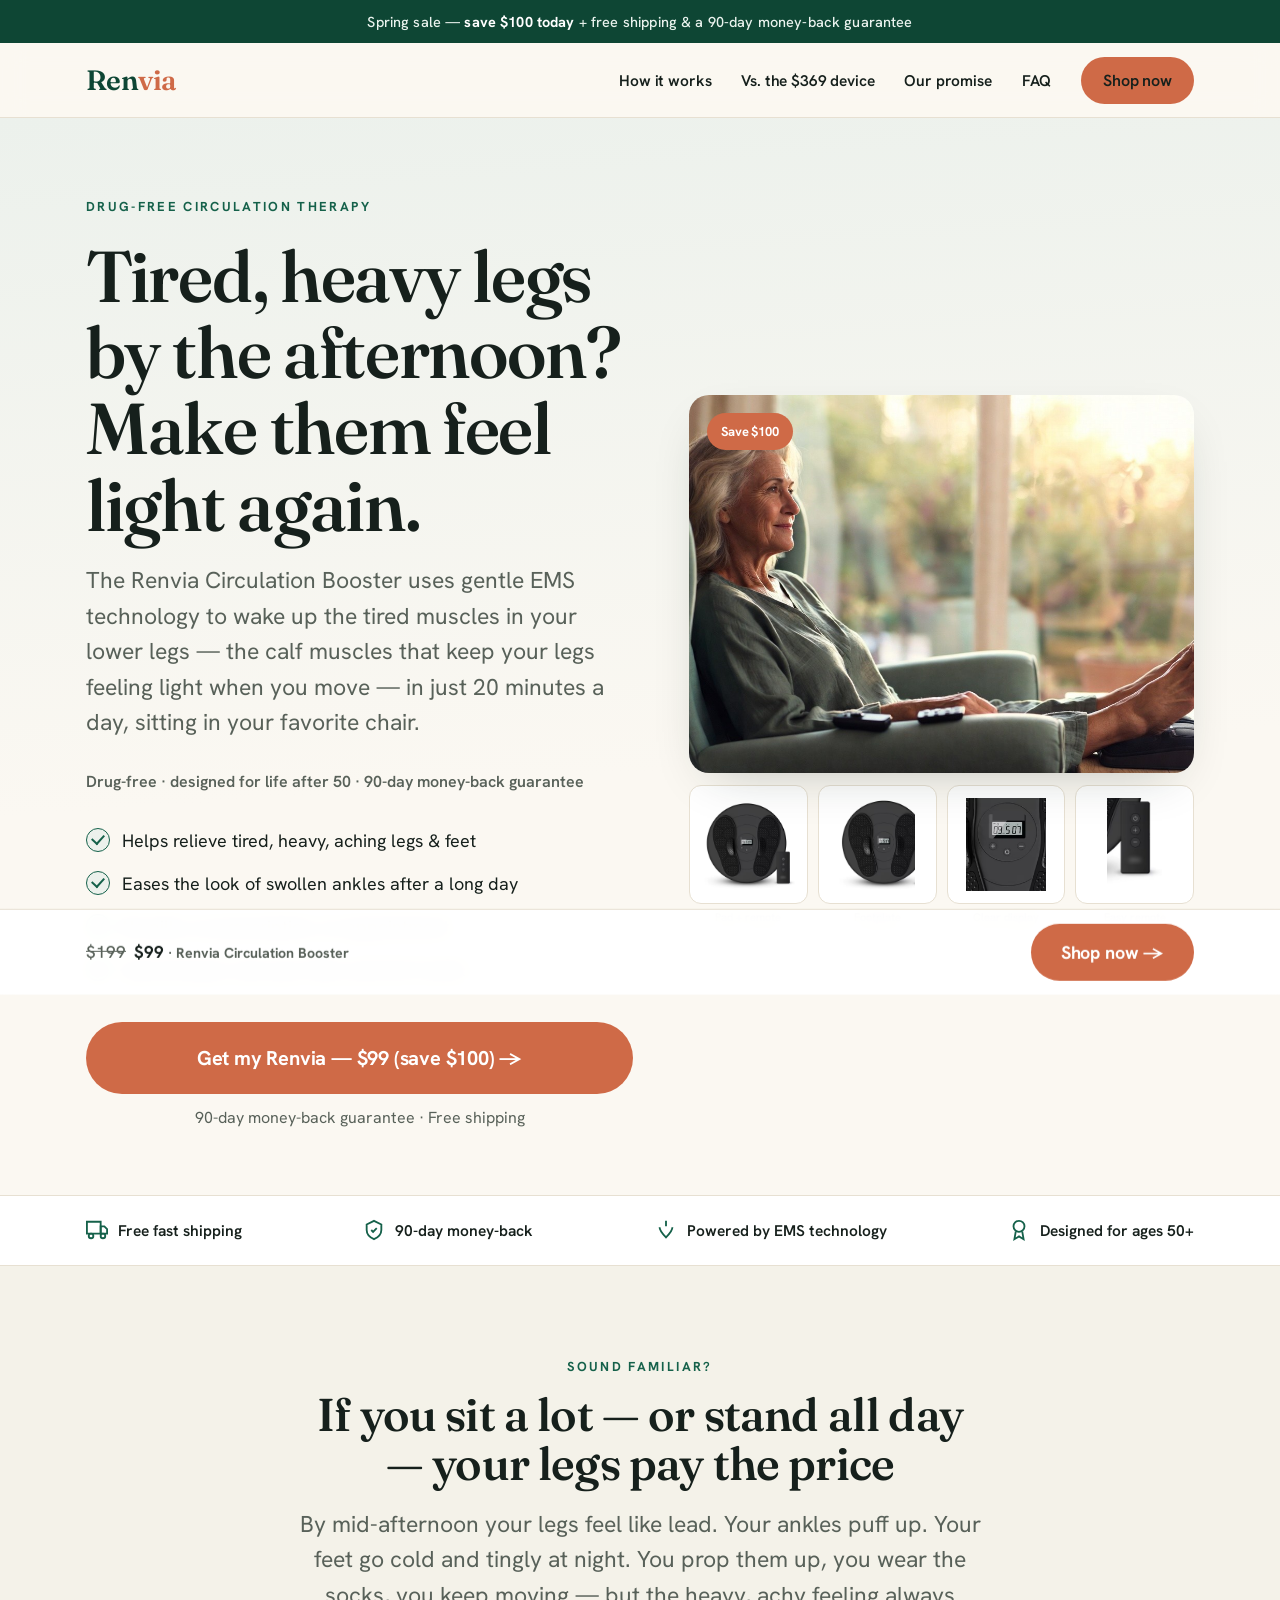
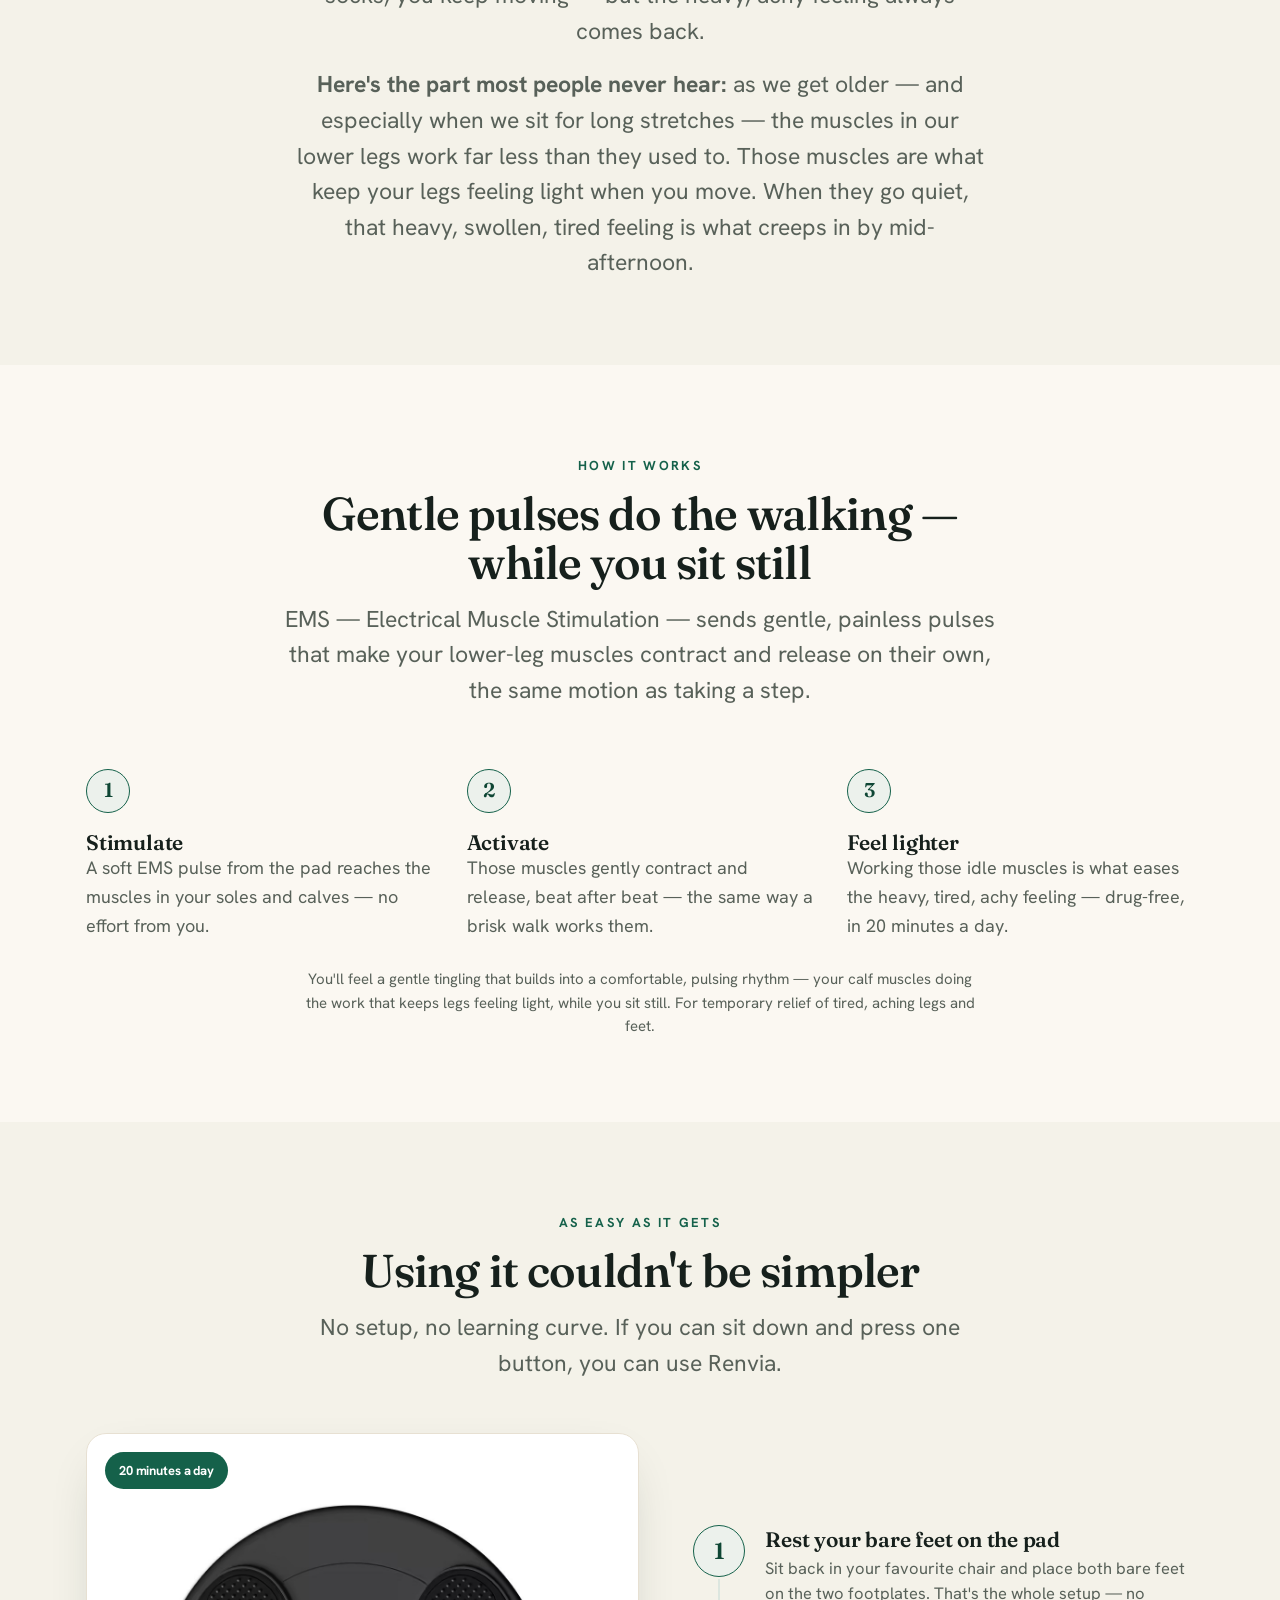
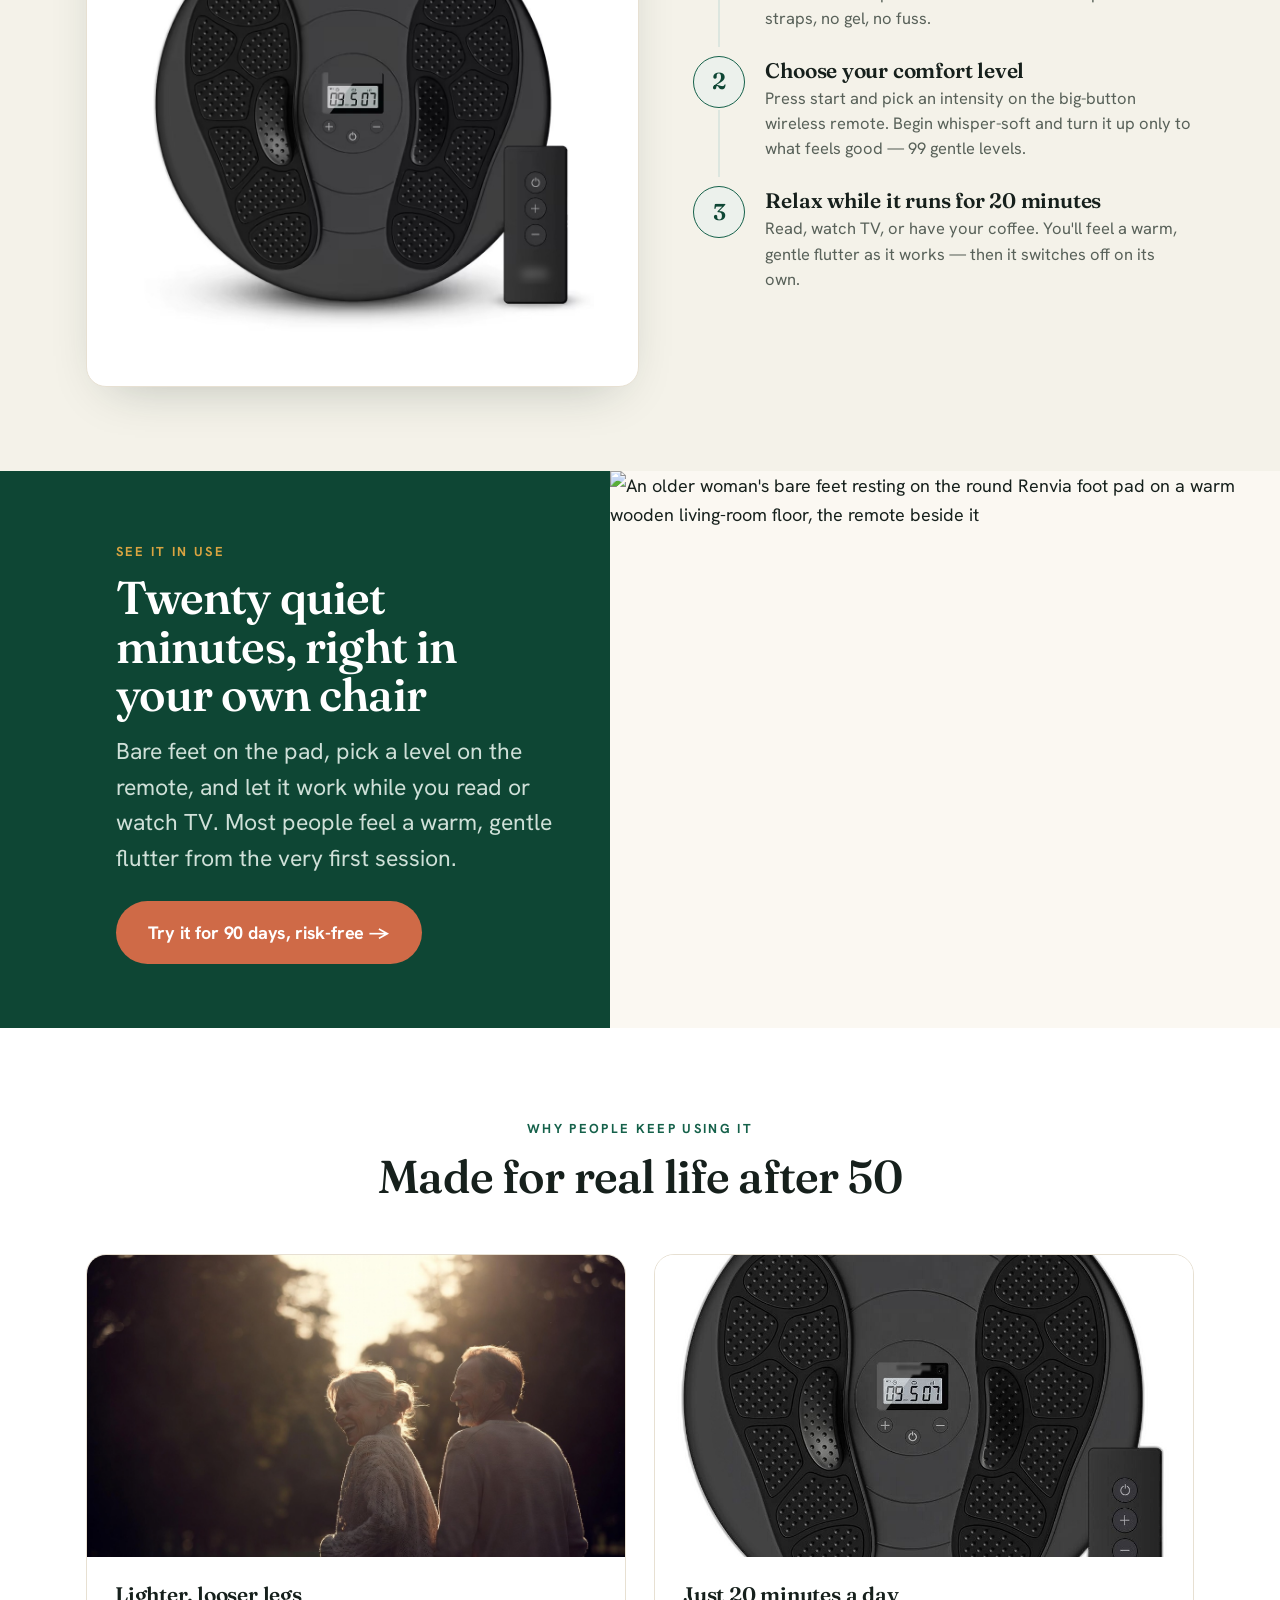
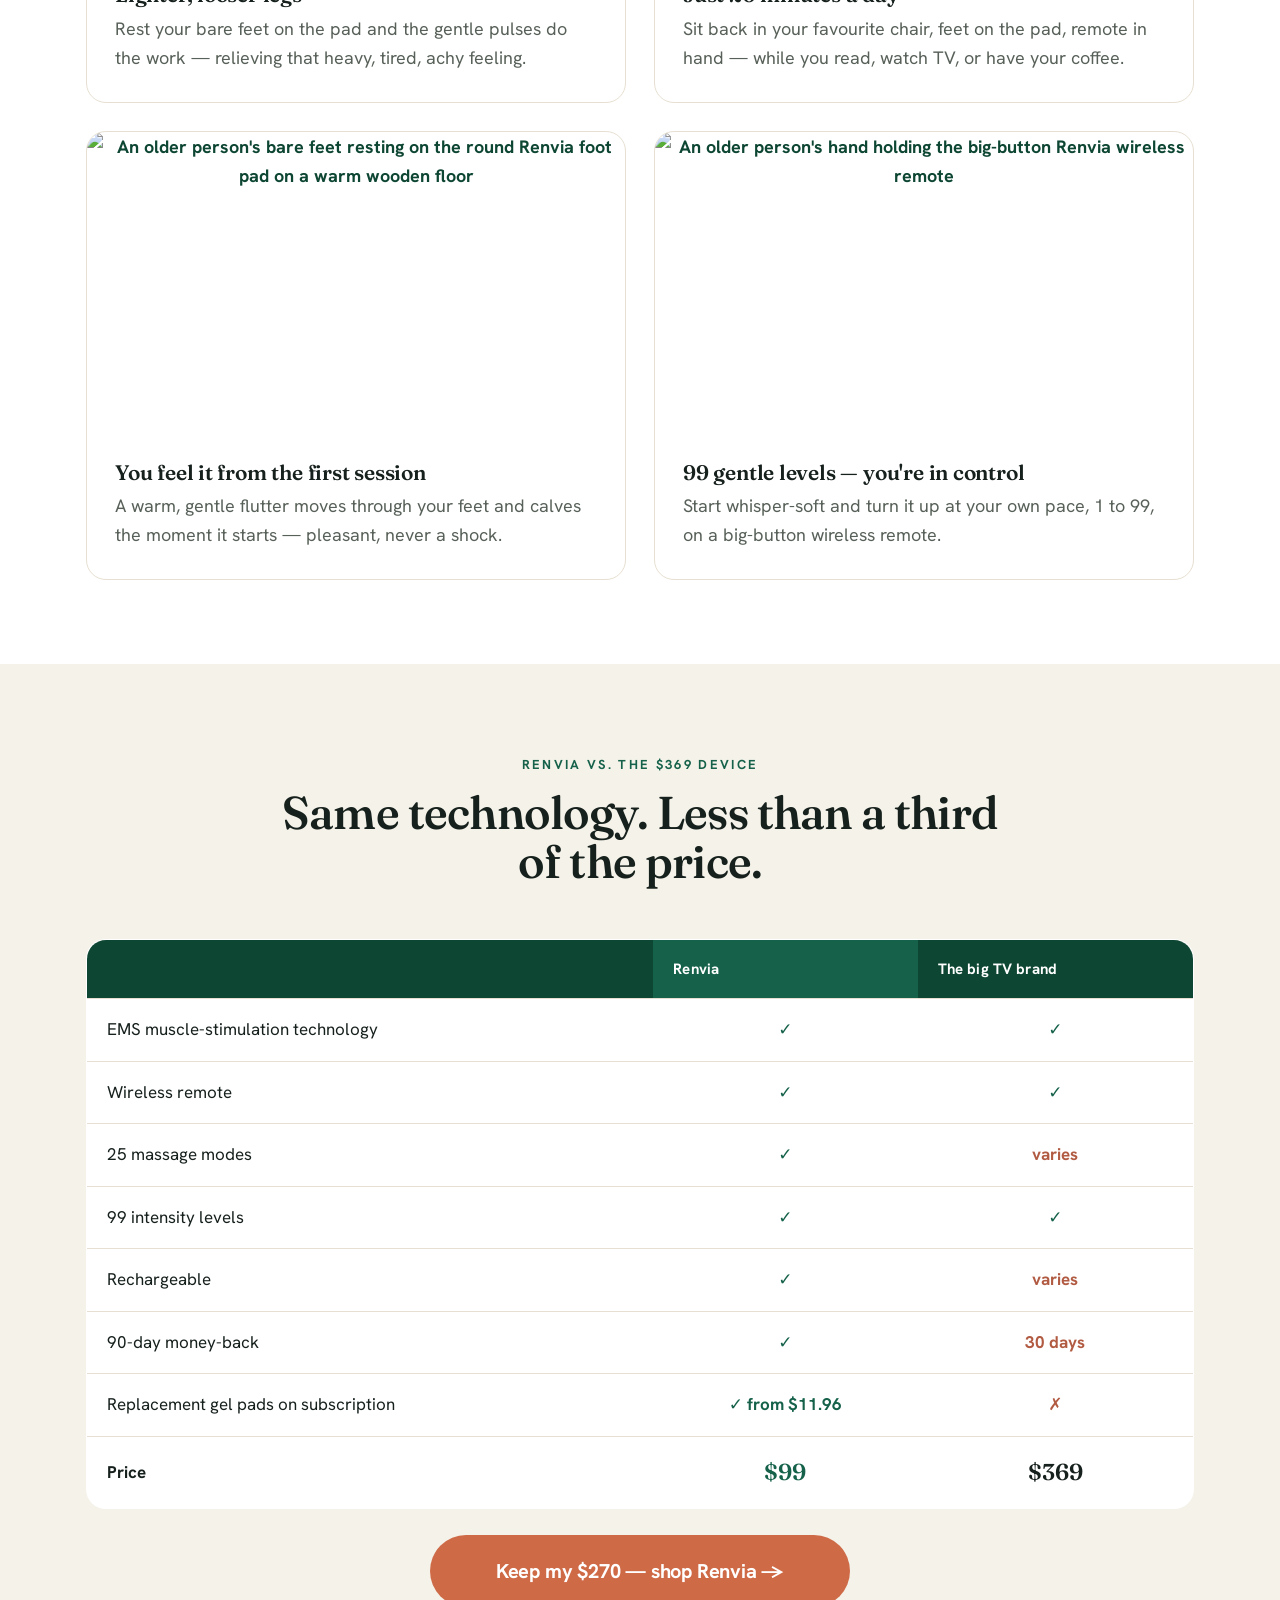
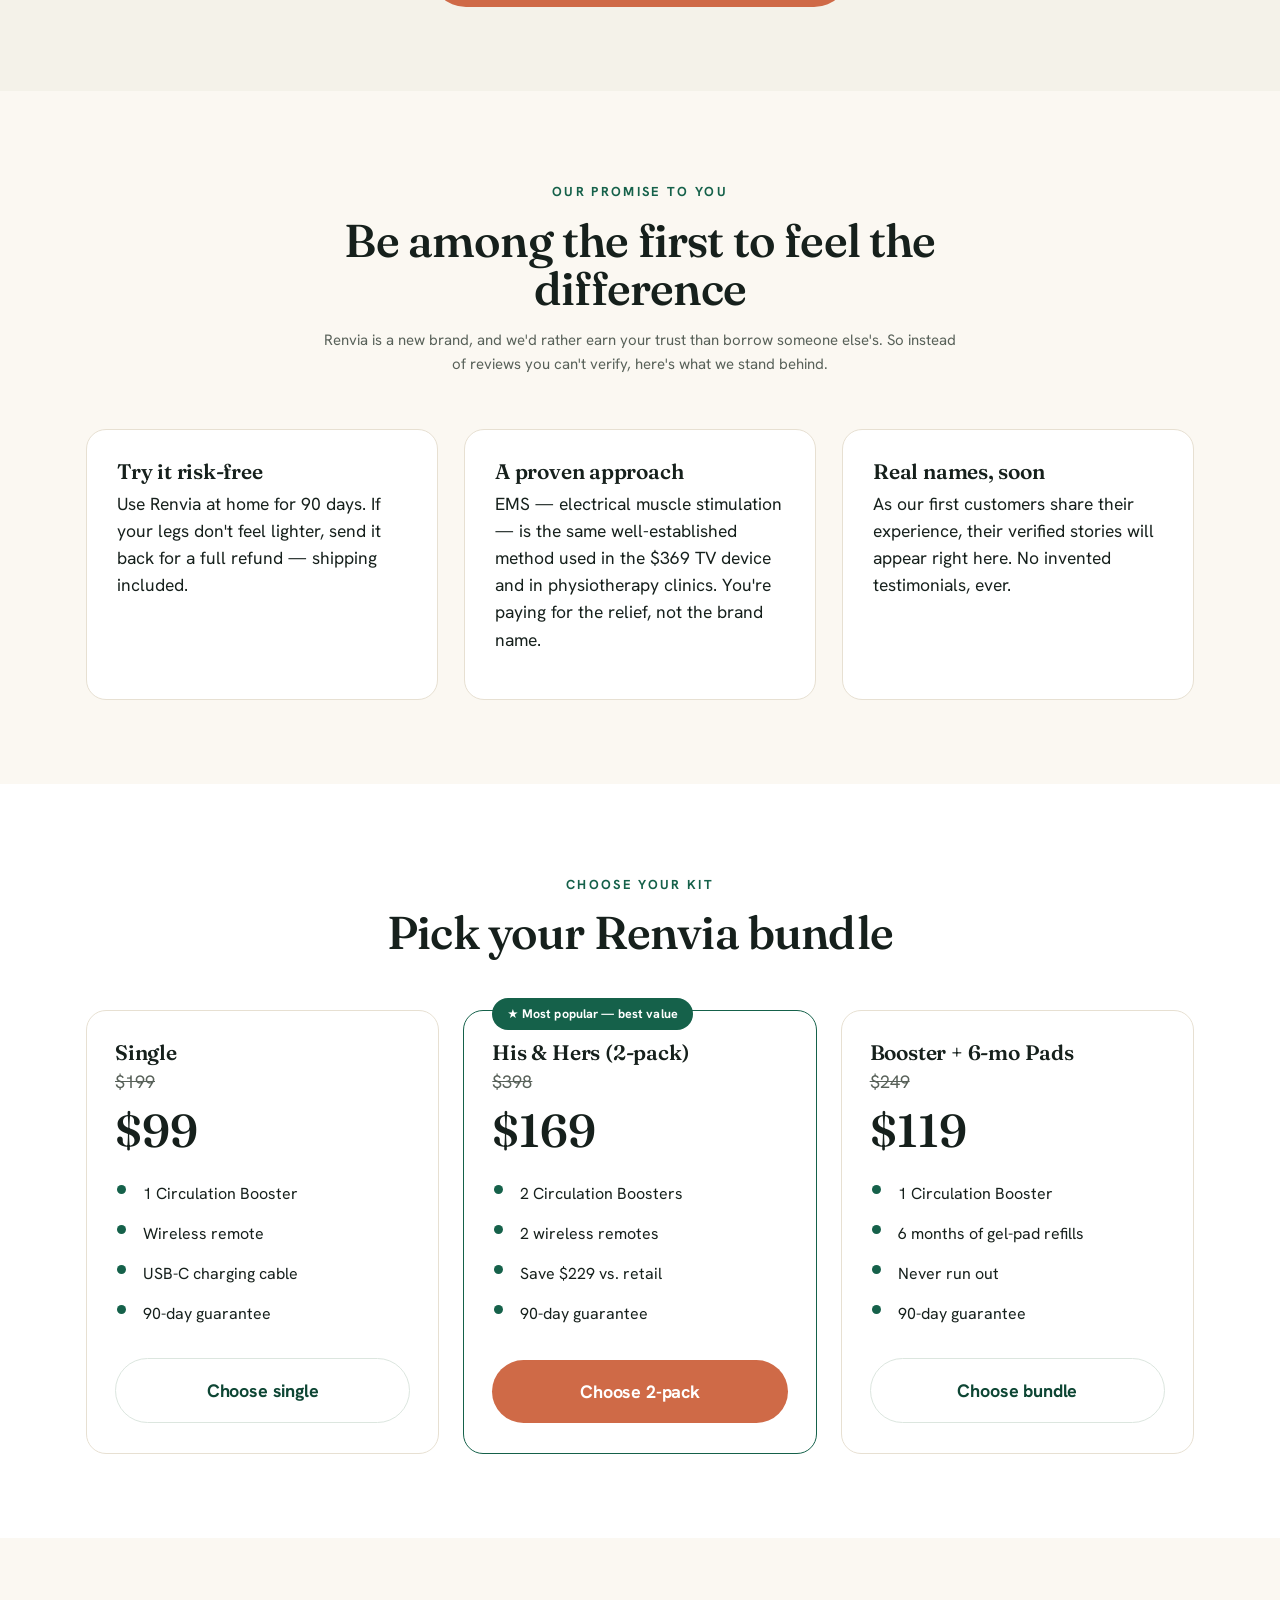
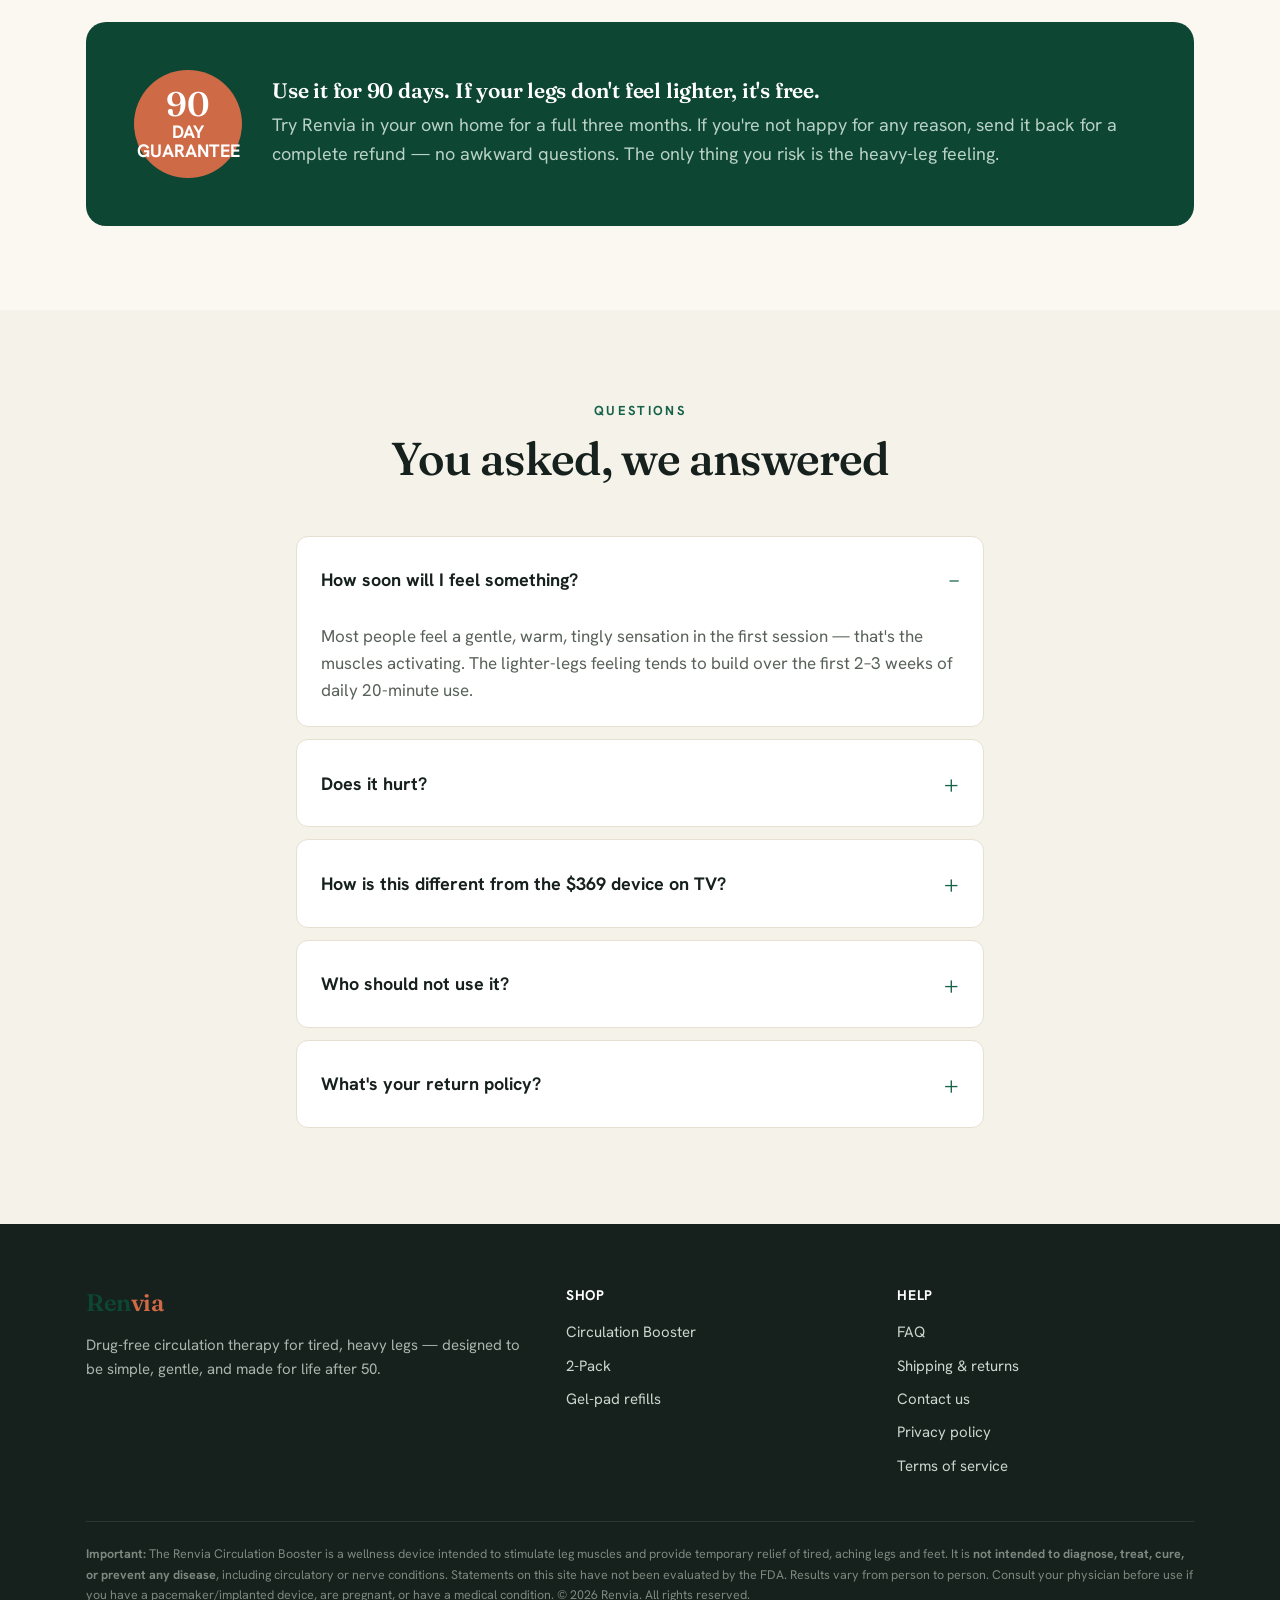
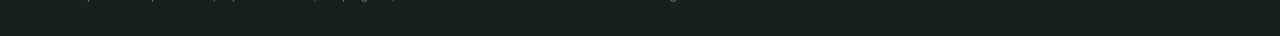
==== commit 847e3437: "design: premium redesign — person-first lifestyle hero, gradient product-stage, second-heart infogra" ====
--- a/index.html
+++ b/index.html
@@ -33,6 +33,39 @@
 .hgal-t.active{border-color:var(--teal);}
 .hgal-t img{width:100%;height:100%;object-fit:cover;display:block;}
 @media(prefers-reduced-motion:reduce){.hgal-main img{transition:none;}}
+/* how to use — editorial 2-col (2026-06-09) */
+.howto-grid{display:grid;grid-template-columns:1.05fr .95fr;gap:54px;align-items:center;}
+@media(max-width:880px){.howto-grid{grid-template-columns:1fr;gap:34px;}}
+.howto-shot{position:relative;background:var(--surface);border:1px solid var(--line);border-radius:var(--r-lg);aspect-ratio:1;box-shadow:var(--shadow);overflow:hidden;}
+.howto-shot img{width:100%;height:100%;object-fit:contain;padding:8%;}
+.howto-shot .badge-float{background:var(--teal);}
+.howto-list{list-style:none;counter-reset:h;}
+.howto-list li{position:relative;padding:0 0 28px 72px;}
+.howto-list li:last-child{padding-bottom:0;}
+.howto-list li:before{counter-increment:h;content:counter(h);position:absolute;left:0;top:-3px;width:50px;height:50px;border-radius:99px;background:var(--mint);border:1.5px solid var(--teal);color:var(--teal-d);font-family:var(--serif);font-weight:600;font-size:23px;display:flex;align-items:center;justify-content:center;}
+.howto-list li:after{content:"";position:absolute;left:25px;top:51px;bottom:12px;width:1.5px;background:var(--line-2);}
+.howto-list li:last-child:after{display:none;}
+.howto-list h3{margin-bottom:5px;}
+.howto-list p{color:var(--ink-soft);font-size:16.5px;line-height:1.52;}
+/* photo-led hero (2026-06-09) */
+.herovis{position:relative;border-radius:var(--r-lg);overflow:hidden;box-shadow:var(--shadow);aspect-ratio:4/3;}
+.herovis>img{width:100%;height:100%;object-fit:cover;display:block;}
+.herovis .badge-float{background:var(--coral);}
+.herothumbs{display:grid;grid-template-columns:repeat(4,1fr);gap:10px;margin-top:12px;}
+.herothumbs figure{margin:0;}
+.herothumbs img{width:100%;aspect-ratio:1;object-fit:contain;padding:10%;background:#fff;border:1px solid var(--line);border-radius:12px;}
+.herothumbs figcaption{font-size:11px;color:var(--ink-soft);text-align:center;margin-top:5px;font-weight:600;}
+/* full-width in-use proof band (2026-06-09) */
+.proofband{padding:0;}
+.proofband .pb-grid{display:grid;grid-template-columns:1fr 1.1fr;align-items:stretch;min-height:520px;}
+.proofband .pb-copy{background:var(--teal-d);color:#EAF3EE;display:flex;align-items:center;}
+.proofband .pb-copy-in{max-width:520px;margin-left:auto;padding:64px 56px 64px 26px;}
+.proofband .pb-copy .eyebrow{color:var(--gold);}
+.proofband .pb-copy h2{color:#fff;margin:10px 0 14px;}
+.proofband .pb-copy .lead{color:#CFE0D8;margin-bottom:24px;}
+.proofband .pb-photo{position:relative;overflow:hidden;}
+.proofband .pb-photo img{position:absolute;inset:0;width:100%;height:100%;object-fit:cover;}
+@media(max-width:860px){.proofband .pb-grid{grid-template-columns:1fr;min-height:0;}.proofband .pb-photo{position:relative;aspect-ratio:16/10;}.proofband .pb-photo img{position:absolute;}.proofband .pb-copy-in{margin:0;padding:46px 26px;max-width:none;}}
 </style>
 </head>
 <body>
@@ -58,7 +91,7 @@
     <div>
       <span class="eyebrow">Drug-free circulation therapy</span>
       <h1>Tired, heavy legs by the afternoon? Make them feel light again.</h1>
-      <p class="lead">The Renvia Circulation Booster uses gentle EMS technology to activate the muscles in your lower legs — the same muscles that pump blood back up toward your heart — in just 20 minutes a day, sitting in your favorite chair.</p>
+      <p class="lead">The Renvia Circulation Booster uses gentle EMS technology to wake up the tired muscles in your lower legs — the calf muscles that keep your legs feeling light when you move — in just 20 minutes a day, sitting in your favorite chair.</p>
       <div class="rating-row"><span>Drug-free · designed for life after 50 · 90-day money-back guarantee</span></div>
       <ul class="hero-list">
         <li>Helps relieve tired, heavy, aching legs &amp; feet</li>
@@ -70,13 +103,13 @@
       <div class="cta-sub">90-day money-back guarantee · Free shipping</div>
     </div>
     <div>
-      <div class="hgal">
-        <div class="hgal-main"><img id="hgalMain" src="assets/product.jpg" alt="The Renvia Circulation Booster — round black foot pad and wireless remote" fetchpriority="high"><div class="badge-float">Save $100</div></div>
-        <div class="hgal-thumbs">
-          <button class="hgal-t active" data-src="assets/product.jpg" aria-label="Full kit"><img src="assets/product.jpg" alt="Renvia foot pad and remote"></button>
-          <button class="hgal-t" data-src="assets/prod-pad.jpg" aria-label="Foot pad"><img src="assets/prod-pad.jpg" alt="The round foot pad"></button>
-          <button class="hgal-t" data-src="assets/prod-controls.jpg" aria-label="Controls and display"><img src="assets/prod-controls.jpg" alt="Display and controls"></button>
-          <button class="hgal-t" data-src="assets/prod-remote.jpg" aria-label="Remote"><img src="assets/prod-remote.jpg" alt="Wireless remote"></button>
+      <div class="herovis-wrap">
+        <div class="herovis"><img src="assets/lifestyle-hero.jpg" alt="A relaxed woman in her sixties resting with her feet up in a calm, sunlit living room" fetchpriority="high"><div class="badge-float">Save $100</div></div>
+        <div class="herothumbs">
+          <figure><img src="assets/product.jpg" alt="Renvia foot pad and remote"><figcaption>Pad + remote</figcaption></figure>
+          <figure><img src="assets/prod-pad.jpg" alt="The round foot pad"><figcaption>Footplate</figcaption></figure>
+          <figure><img src="assets/prod-controls.jpg" alt="Display and controls"><figcaption>Clear display</figcaption></figure>
+          <figure><img src="assets/prod-remote.jpg" alt="Wireless remote"><figcaption>Easy remote</figcaption></figure>
         </div>
       </div>
     </div>
@@ -99,73 +132,49 @@
     <span class="eyebrow">Sound familiar?</span>
     <h2 style="margin:12px 0 18px">If you sit a lot — or stand all day — your legs pay the price</h2>
     <p class="lead">By mid-afternoon your legs feel like lead. Your ankles puff up. Your feet go cold and tingly at night. You prop them up, you wear the socks, you keep moving — but the heavy, achy feeling always comes back.</p>
-    <p class="lead" style="margin-top:18px"><b>Here's the part most people never hear:</b> as we get older — and especially when we sit for long stretches — the muscles in our lower legs stop squeezing as often. Those muscles are the pump that pushes blood back up from your feet. When the pump slows down, blood pools, and that's the heavy, swollen, tired feeling you know too well.</p>
+    <p class="lead" style="margin-top:18px"><b>Here's the part most people never hear:</b> as we get older — and especially when we sit for long stretches — the muscles in our lower legs work far less than they used to. Those muscles are what keep your legs feeling light when you move. When they go quiet, that heavy, swollen, tired feeling is what creeps in by mid-afternoon.</p>
   </div>
 </section>
 
 <!-- HOW IT WORKS -->
 <section id="how">
   <div class="container">
-    <div class="section-head"><span class="eyebrow">The mechanism</span><h2>Your calf is a second heart &mdash; Renvia restarts it while you sit</h2><p class="lead">EMS &mdash; Electrical Muscle Stimulation &mdash; sends gentle pulses that make your lower-leg muscles squeeze and release on their own, the way a brisk walk would.</p></div>
-    <div class="mech-grid">
-      <figure class="mech-device">
-        <div class="mech-photo"><img src="assets/prod-pad.jpg" width="780" height="960" alt="The Renvia foot pad, top view — two electrode footplates, a live readout, and intensity buttons"></div>
-        <ul class="mech-callouts">
-          <li><b>Dual electrode zones</b>One pad per foot</li>
-          <li><b>Live readout</b>Time &middot; intensity &middot; program</li>
-          <li><b>Intensity, 1&ndash;99</b>Gentle to deep &mdash; you stay in control</li>
-        </ul>
-      </figure>
-      <figure class="mech-figure">
-        <svg class="mech-svg" viewBox="0 0 440 520" role="img" aria-labelledby="mt md" xmlns="http://www.w3.org/2000/svg">
-          <title id="mt">How Renvia restarts your calf pump</title>
-          <desc id="md">A lower-leg figure: the calf muscle squeezes a deep vein with two one-way valves, pushing blood cells up toward the heart.</desc>
-          <path d="M176 58C158 110 152 168 158 220C162 268 170 322 192 374C200 396 198 424 196 448L196 466C196 478 210 482 224 481L298 478C308 477 310 469 303 463L252 442C247 418 246 372 250 320C256 266 264 212 262 152C261 116 258 84 256 58C246 48 186 48 176 58Z" fill="#ECF1EC" fill-opacity=".5" stroke="#586159" stroke-width="2.2" stroke-linejoin="round" vector-effect="non-scaling-stroke"/>
-          <g id="muscle">
-            <path d="M150 140C128 176 126 230 138 282C147 318 170 332 190 310C202 296 204 240 197 188C192 152 178 130 150 140Z" fill="#5C9A85" fill-opacity=".22" stroke="#15614A" stroke-width="2" vector-effect="non-scaling-stroke"/>
-            <path d="M160 168C172 206 175 256 170 296M178 164C190 204 192 254 185 296" fill="none" stroke="#15614A" stroke-width=".9" stroke-opacity=".4" vector-effect="non-scaling-stroke"/>
-          </g>
-          <path d="M216 482C213 410 212 330 216 250C219 175 223 128 226 74" fill="none" stroke="#3E7C8C" stroke-width="11" stroke-linecap="round" vector-effect="non-scaling-stroke"/>
-          <path d="M216 482C213 410 212 330 216 250C219 175 223 128 226 74" fill="none" stroke="#2C6E7E" stroke-opacity=".2" stroke-width="7" stroke-linecap="round" vector-effect="non-scaling-stroke"/>
-          <g id="cells">
-            <circle class="cell" r="5.2" fill="#CF6A47" fill-opacity=".92" stroke="#B14E2D" stroke-width="1"/>
-            <circle class="cell" r="5.2" fill="#CF6A47" fill-opacity=".92" stroke="#B14E2D" stroke-width="1"/>
-            <circle class="cell" r="5.2" fill="#CF6A47" fill-opacity=".92" stroke="#B14E2D" stroke-width="1"/>
-            <circle class="cell" r="4.6" fill="#CF6A47" fill-opacity=".88" stroke="#B14E2D" stroke-width="1"/>
-          </g>
-          <g id="valve-lower"><path d="M207 350C211 358 214 360 214 365" fill="none" stroke="#0E4634" stroke-width="2.2" stroke-linecap="round" vector-effect="non-scaling-stroke"/><path d="M223 350C219 358 216 360 216 365" fill="none" stroke="#0E4634" stroke-width="2.2" stroke-linecap="round" vector-effect="non-scaling-stroke"/></g>
-          <g id="valve-upper"><path d="M216 196C220 204 223 206 223 211" fill="none" stroke="#0E4634" stroke-width="2.2" stroke-linecap="round" vector-effect="non-scaling-stroke"/><path d="M232 196C228 204 225 206 225 211" fill="none" stroke="#0E4634" stroke-width="2.2" stroke-linecap="round" vector-effect="non-scaling-stroke"/></g>
-          <g id="foot-pulse">
-            <circle class="ems-ring" cx="216" cy="480" r="7" fill="none" stroke="#15614A" stroke-width="1.6"/>
-            <circle cx="216" cy="480" r="4.5" fill="#15614A"/>
-          </g>
-          <g font-family="'Hanken Grotesk',system-ui,sans-serif">
-            <path d="M226 64L226 74" stroke="#DCE6DF" stroke-width="1" fill="none"/>
-            <text x="226" y="54" font-size="13" font-weight="700" fill="#16201C" text-anchor="middle">&#8593; to the heart</text>
-            <path d="M132 236L62 248" stroke="#DCE6DF" stroke-width="1" fill="none"/>
-            <text x="16" y="242" font-size="13.5" font-weight="700" fill="#16201C">Calf muscle</text>
-            <text x="16" y="259" font-size="12" fill="#586159">your &#8220;second heart&#8221;</text>
-            <path d="M222 358L322 358" stroke="#DCE6DF" stroke-width="1" fill="none"/><circle cx="222" cy="358" r="2.2" fill="#586159"/>
-            <text x="424" y="354" font-size="13.5" font-weight="700" fill="#16201C" text-anchor="end">One-way valve</text>
-            <text x="424" y="371" font-size="12" fill="#586159" text-anchor="end">opens upward only</text>
-            <path d="M216 480L300 480" stroke="#DCE6DF" stroke-width="1" fill="none"/>
-            <text x="306" y="484" font-size="13.5" font-weight="700" fill="#16201C">Gentle EMS pulse</text>
-          </g>
-        </svg>
-      </figure>
-    </div>
-    <div class="mech-valvestrip">
-      <div class="vstep"><div class="vn">1</div>
-        <svg viewBox="0 0 120 130" xmlns="http://www.w3.org/2000/svg"><rect x="48" y="10" width="24" height="110" rx="12" fill="#2C6E7E" fill-opacity=".16" stroke="#3E7C8C" stroke-width="2"/><path d="M52 78C57 86 60 88 60 92M68 78C63 86 60 88 60 92" fill="none" stroke="#0E4634" stroke-width="2.4" stroke-linecap="round"/><circle cx="60" cy="54" r="5" fill="#CF6A47" fill-opacity=".9" stroke="#B14E2D"/><circle cx="60" cy="38" r="5" fill="#CF6A47" fill-opacity=".9" stroke="#B14E2D"/></svg>
-        <p><b>Muscle relaxed.</b> Valve open, blood resting.</p></div>
-      <div class="vstep"><div class="vn">2</div>
-        <svg viewBox="0 0 120 130" xmlns="http://www.w3.org/2000/svg"><path d="M30 48C42 60 42 70 30 82M90 48C78 60 78 70 90 82" fill="none" stroke="#15614A" stroke-width="2.6" stroke-linecap="round"/><rect x="50" y="10" width="20" height="110" rx="10" fill="#2C6E7E" fill-opacity=".16" stroke="#3E7C8C" stroke-width="2"/><path d="M54 84L60 80L66 84" fill="none" stroke="#0E4634" stroke-width="3" stroke-linecap="round" stroke-linejoin="round"/></svg>
-        <p><b>Muscle squeezes.</b> Lower valve shuts &mdash; no backflow.</p></div>
-      <div class="vstep"><div class="vn">3</div>
-        <svg viewBox="0 0 120 130" xmlns="http://www.w3.org/2000/svg"><rect x="48" y="10" width="24" height="110" rx="12" fill="#2C6E7E" fill-opacity=".16" stroke="#3E7C8C" stroke-width="2"/><path d="M60 98L60 34M60 34L51 45M60 34L69 45" fill="none" stroke="#CF6A47" stroke-width="3.4" stroke-linecap="round" stroke-linejoin="round"/><path d="M53 110L60 116L67 110" fill="none" stroke="#0E4634" stroke-width="3" stroke-linecap="round" stroke-linejoin="round"/></svg>
-        <p><b>Blood pushed up.</b> Upper valve opens toward the heart.</p></div>
-    </div>
-    <p class="mech-claim">Gentle EMS pulses prompt your calf muscles to contract, supporting circulation while you sit still &mdash; for temporary relief of tired, aching legs and feet.</p>
+    <div class="section-head"><span class="eyebrow">How it works</span><h2>Gentle pulses do the walking &mdash; while you sit still</h2><p class="lead">EMS &mdash; Electrical Muscle Stimulation &mdash; sends gentle, painless pulses that make your lower-leg muscles contract and release on their own, the same motion as taking a step.</p></div>
+    <div class="steps">
+      <div class="step reveal"><div class="n"></div><h3>Stimulate</h3><p class="muted">A soft EMS pulse from the pad reaches the muscles in your soles and calves &mdash; no effort from you.</p></div>
+      <div class="step reveal"><div class="n"></div><h3>Activate</h3><p class="muted">Those muscles gently contract and release, beat after beat &mdash; the same way a brisk walk works them.</p></div>
+      <div class="step reveal"><div class="n"></div><h3>Feel lighter</h3><p class="muted">Working those idle muscles is what eases the heavy, tired, achy feeling &mdash; drug-free, in 20 minutes a day.</p></div>
+    </div>
+    <p class="mech-claim">You'll feel a gentle tingling that builds into a comfortable, pulsing rhythm &mdash; your calf muscles doing the work that keeps legs feeling light, while you sit still. For temporary relief of tired, aching legs and feet.</p>
+  </div>
+</section>
+<!-- HOW TO USE -->
+<section class="bg-mint" id="howto">
+  <div class="container">
+    <div class="section-head"><span class="eyebrow">As easy as it gets</span><h2>Using it couldn't be simpler</h2><p class="lead">No setup, no learning curve. If you can sit down and press one button, you can use Renvia.</p></div>
+    <div class="howto-grid">
+      <div class="howto-shot reveal"><img src="assets/product.jpg" alt="The Renvia Circulation Booster — round black foot pad and wireless remote"><div class="badge-float">20 minutes a day</div></div>
+      <ol class="howto-list reveal">
+        <li><h3>Rest your bare feet on the pad</h3><p>Sit back in your favourite chair and place both bare feet on the two footplates. That's the whole setup — no straps, no gel, no fuss.</p></li>
+        <li><h3>Choose your comfort level</h3><p>Press start and pick an intensity on the big-button wireless remote. Begin whisper-soft and turn it up only to what feels good — 99 gentle levels.</p></li>
+        <li><h3>Relax while it runs for 20 minutes</h3><p>Read, watch TV, or have your coffee. You'll feel a warm, gentle flutter as it works — then it switches off on its own.</p></li>
+      </ol>
+    </div>
+  </div>
+</section>
+
+<!-- IN-USE PROOF BAND -->
+<section class="proofband">
+  <div class="pb-grid">
+    <div class="pb-copy">
+      <div class="pb-copy-in">
+        <span class="eyebrow">See it in use</span>
+        <h2>Twenty quiet minutes, right in your own chair</h2>
+        <p class="lead">Bare feet on the pad, pick a level on the remote, and let it work while you read or watch TV. Most people feel a warm, gentle flutter from the very first session.</p>
+        <a class="btn btn-cta" href="product.html">Try it for 90 days, risk-free →</a>
+      </div>
+    </div>
+    <div class="pb-photo"><img src="assets/inuse-proof.jpg" alt="An older woman's bare feet resting on the round Renvia foot pad on a warm wooden living-room floor, the remote beside it"></div>
   </div>
 </section>
 
@@ -174,10 +183,10 @@
   <div class="container">
     <div class="section-head"><span class="eyebrow">Why people keep using it</span><h2>Made for real life after 50</h2></div>
     <div class="features">
-      <div class="feature reveal"><div class="ph"><img src="assets/adv-walk.jpg" alt="An older couple out walking together, relaxed and active"></div><div class="ft-body"><h3>Lighter, looser legs</h3><p class="muted">Rest your bare feet on the pad and the gentle pulses do the work — relieving that heavy, tired, achy feeling.</p></div></div>
-      <div class="feature reveal"><div class="ph"><img src="assets/product.jpg" alt="The Renvia Circulation Booster — foot pad and wireless remote"></div><div class="ft-body"><h3>Just 20 minutes a day</h3><p class="muted">Sit back in your favourite chair, feet on the pad, remote in hand — while you read, watch TV, or have your coffee.</p></div></div>
-      <div class="feature reveal"><div class="ph"><img src="assets/product.jpg" alt="The Renvia Circulation Booster with its clear central display"></div><div class="ft-body"><h3>25 modes &amp; a clear display</h3><p class="muted">Twenty-five built-in programs and a big, easy-to-read display — pick a gentle wave or a deeper pulse.</p></div></div>
-      <div class="feature reveal"><div class="ph"><img src="assets/prod-pad.jpg" alt="The round Renvia foot pad, top view"></div><div class="ft-body"><h3>99 gentle levels — you're in control</h3><p class="muted">Start whisper-soft and work up at your own pace, 1 to 99, on a big-button wireless remote. Never a shock.</p></div></div>
+      <div class="feature reveal"><div class="ph"><img src="assets/lifestyle-walk.jpg" alt="An active couple in their sixties out walking together at golden hour, relaxed and energetic"></div><div class="ft-body"><h3>Lighter, looser legs</h3><p class="muted">Rest your bare feet on the pad and the gentle pulses do the work — relieving that heavy, tired, achy feeling.</p></div></div>
+      <div class="feature reveal"><div class="ph"><img src="assets/product-stage.jpg" alt="The Renvia Circulation Booster — foot pad and wireless remote on a warm studio backdrop"></div><div class="ft-body"><h3>Just 20 minutes a day</h3><p class="muted">Sit back in your favourite chair, feet on the pad, remote in hand — while you read, watch TV, or have your coffee.</p></div></div>
+      <div class="feature reveal"><div class="ph"><img src="assets/lifestyle-inuse.jpg" alt="An older person's bare feet resting on the round Renvia foot pad on a warm wooden floor"></div><div class="ft-body"><h3>You feel it from the first session</h3><p class="muted">A warm, gentle flutter moves through your feet and calves the moment it starts — pleasant, never a shock.</p></div></div>
+      <div class="feature reveal"><div class="ph"><img src="assets/lifestyle-remote.jpg" alt="An older person's hand holding the big-button Renvia wireless remote"></div><div class="ft-body"><h3>99 gentle levels — you're in control</h3><p class="muted">Start whisper-soft and turn it up at your own pace, 1 to 99, on a big-button wireless remote.</p></div></div>
     </div>
   </div>
 </section>
@@ -190,7 +199,7 @@
     <table class="compare">
       <thead><tr><th></th><th class="us">Renvia</th><th>The big TV brand</th></tr></thead>
       <tbody>
-        <tr><td>EMS circulation technology</td><td class="c yes">✓</td><td class="c yes">✓</td></tr>
+        <tr><td>EMS muscle-stimulation technology</td><td class="c yes">✓</td><td class="c yes">✓</td></tr>
         <tr><td>Wireless remote</td><td class="c yes">✓</td><td class="c yes">✓</td></tr>
         <tr><td>25 massage modes</td><td class="c yes">✓</td><td class="c no">varies</td></tr>
         <tr><td>99 intensity levels</td><td class="c yes">✓</td><td class="c yes">✓</td></tr>
@@ -263,7 +272,7 @@
         <p>Drug-free circulation therapy for tired, heavy legs — designed to be simple, gentle, and made for life after 50.</p>
       </div>
       <div><h4>Shop</h4><ul><li><a href="product.html?bundle=single">Circulation Booster</a></li><li><a href="product.html?bundle=2pack">2-Pack</a></li><li><a href="product.html?bundle=pads">Gel-pad refills</a></li></ul></div>
-      <div><h4>Help</h4><ul><li><a href="#faq">FAQ</a></li><li><a href="shipping-returns.html">Shipping &amp; returns</a></li><li><a href="contact.html">Contact us</a></li></ul></div>
+      <div><h4>Help</h4><ul><li><a href="#faq">FAQ</a></li><li><a href="shipping-returns.html">Shipping &amp; returns</a></li><li><a href="contact.html">Contact us</a></li><li><a href="privacy.html">Privacy policy</a></li><li><a href="terms.html">Terms of service</a></li></ul></div>
     </div>
     <div class="disclaimer">
       <p><b>Important:</b> The Renvia Circulation Booster is a wellness device intended to stimulate leg muscles and provide temporary relief of tired, aching legs and feet. It is <b>not intended to diagnose, treat, cure, or prevent any disease</b>, including circulatory or nerve conditions. Statements on this site have not been evaluated by the FDA. Results vary from person to person. Consult your physician before use if you have a pacemaker/implanted device, are pregnant, or have a medical condition. © 2026 Renvia. All rights reserved.</p>
